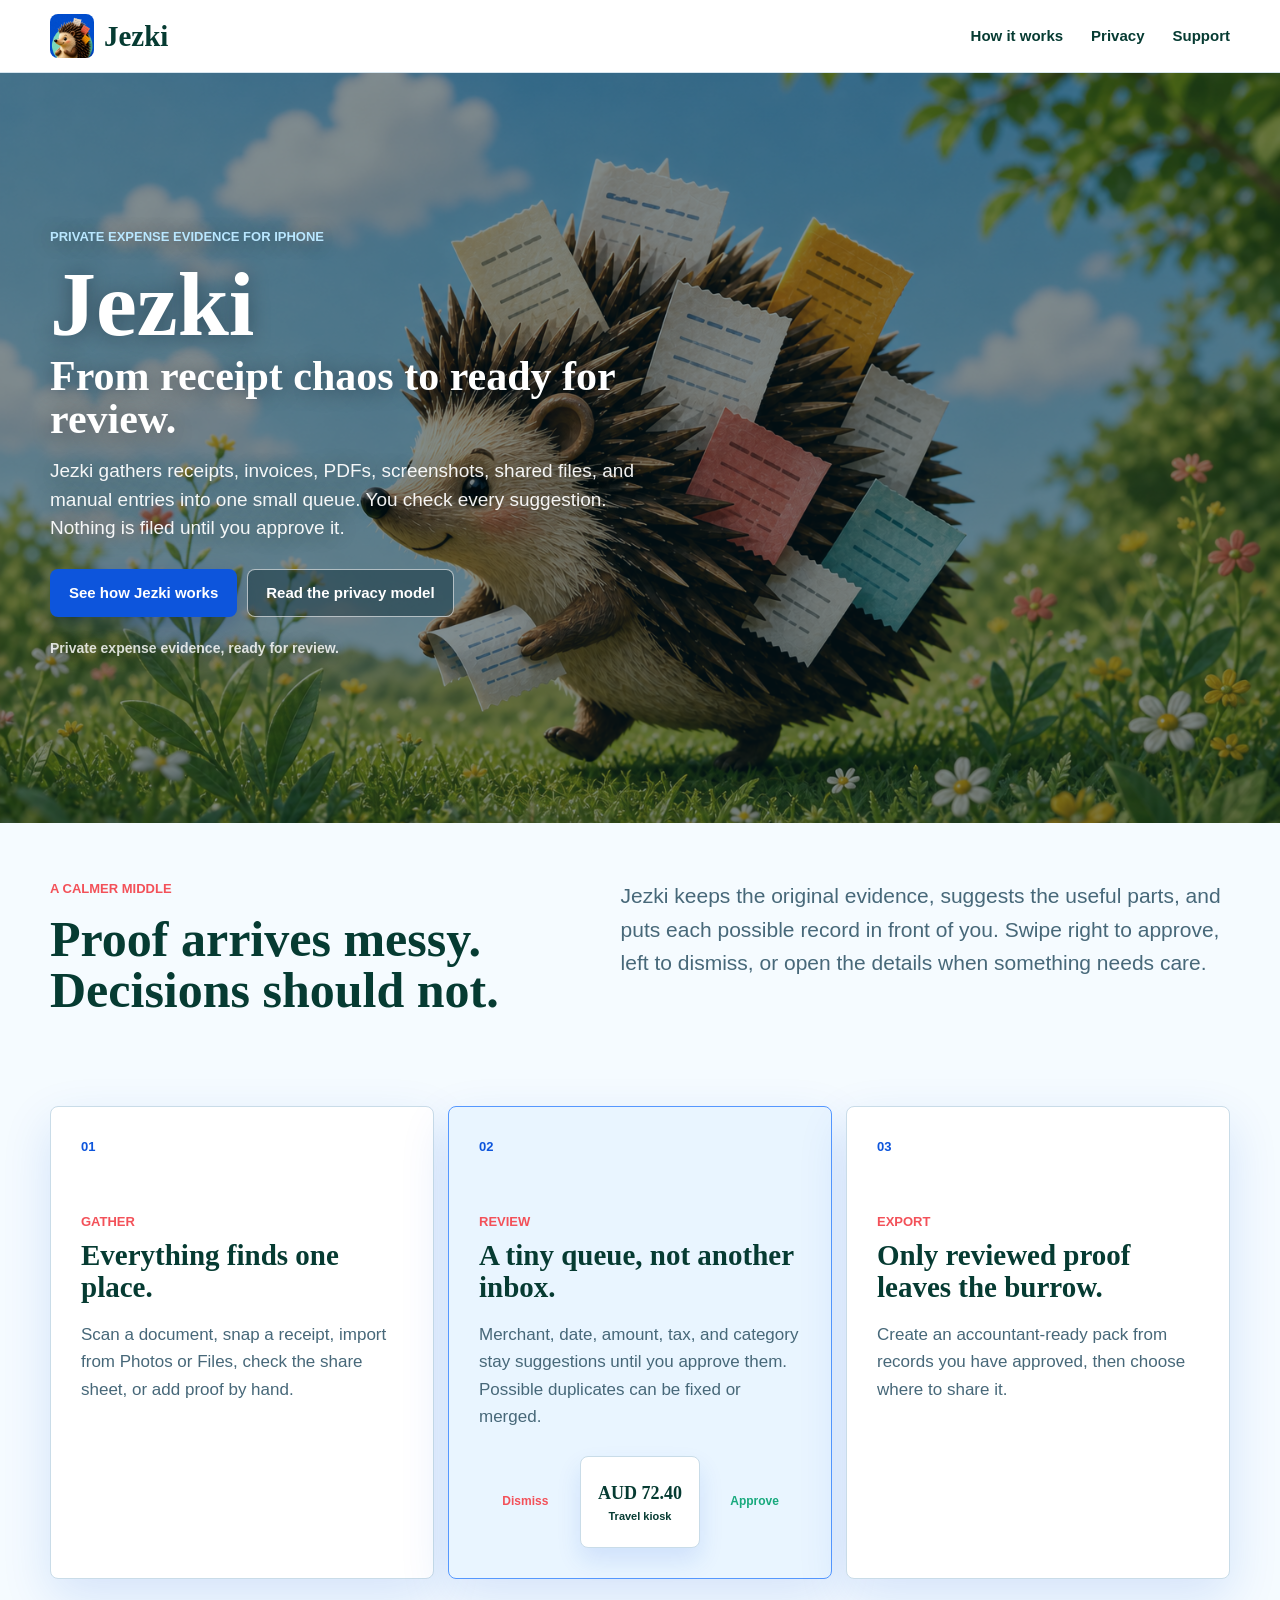
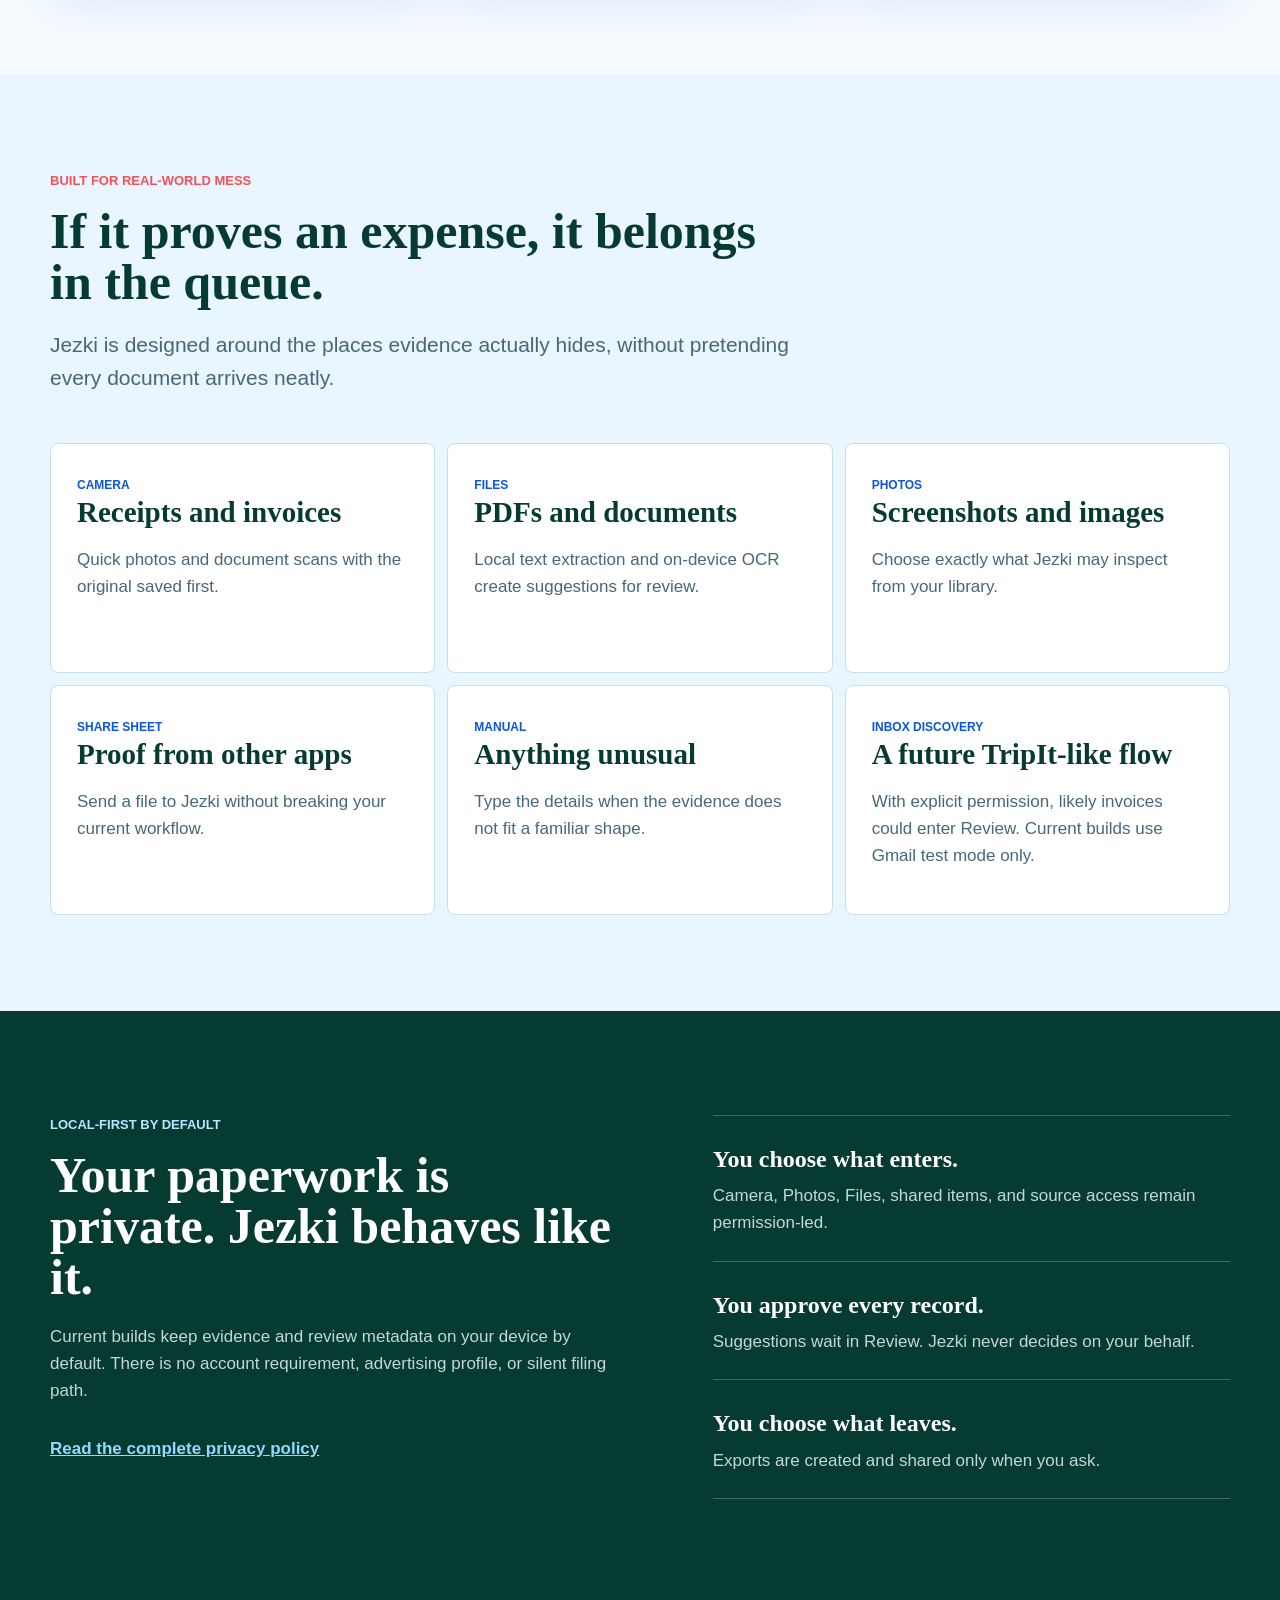
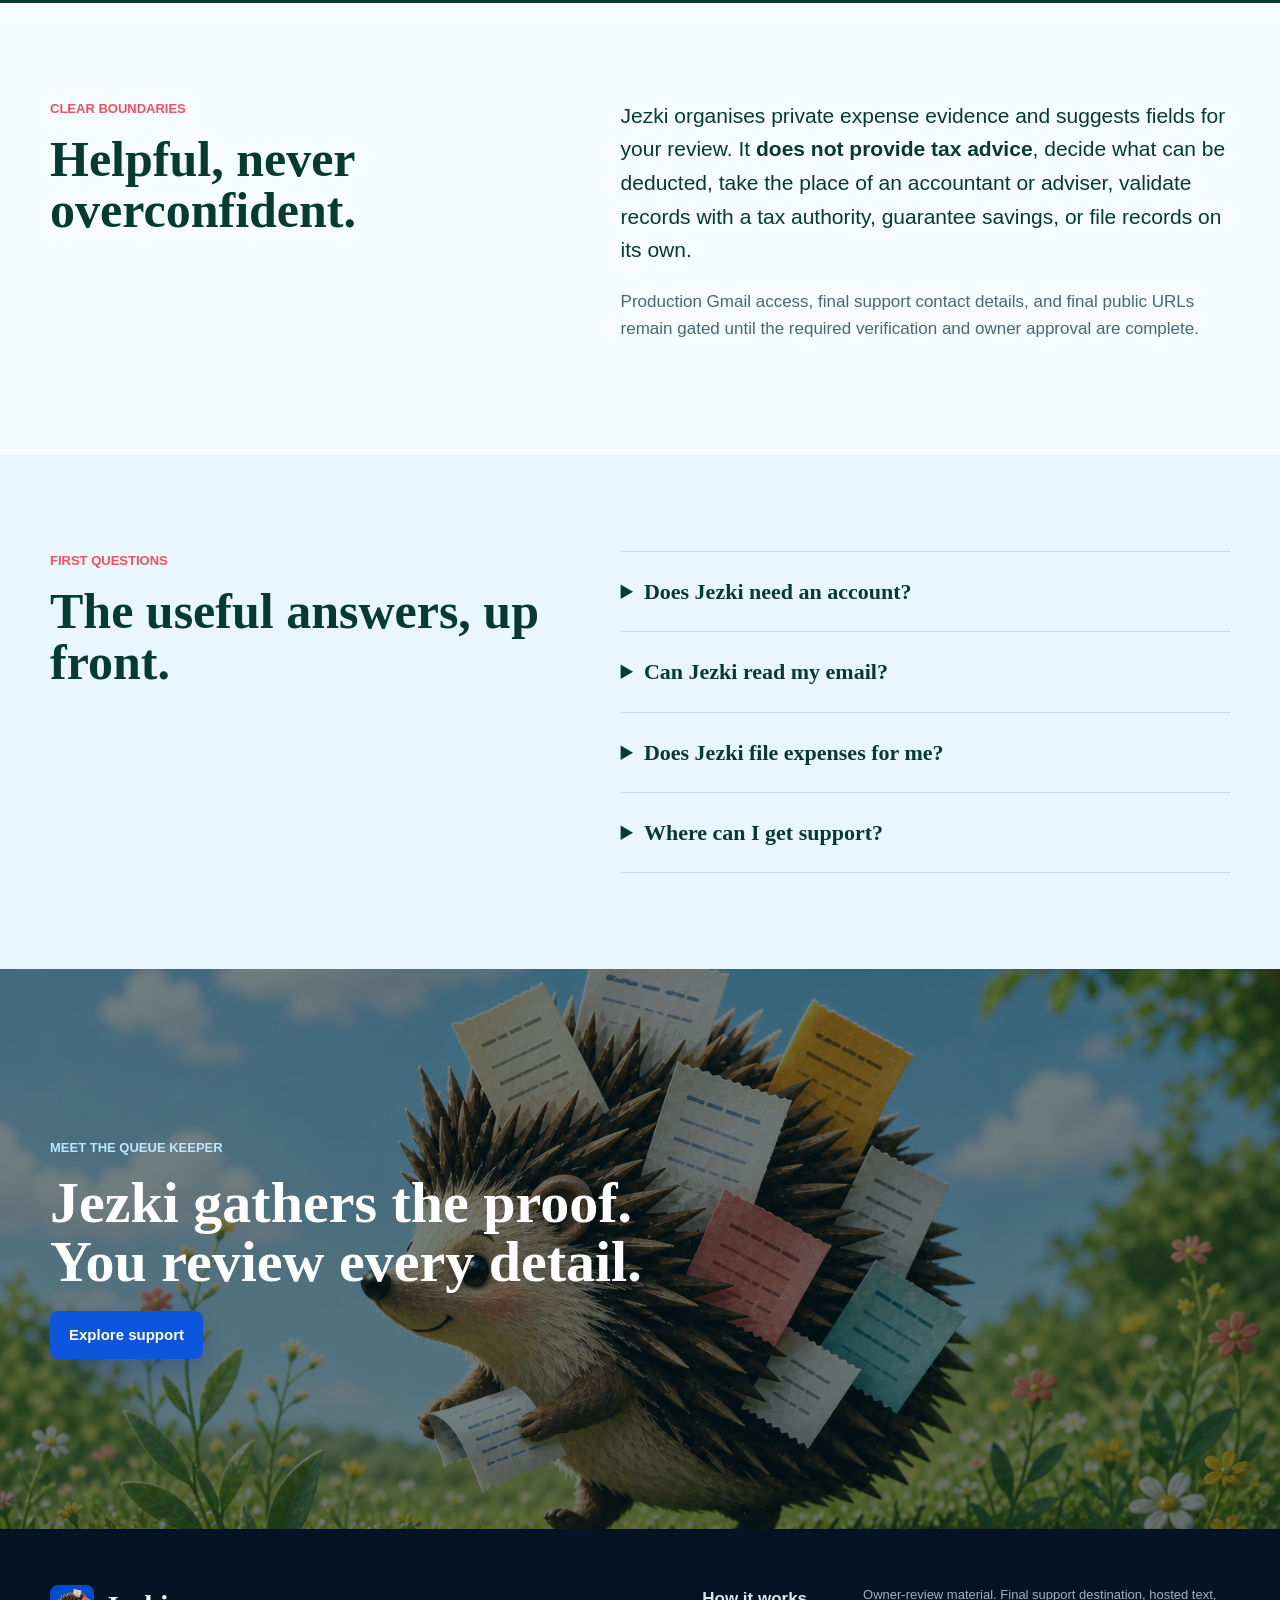
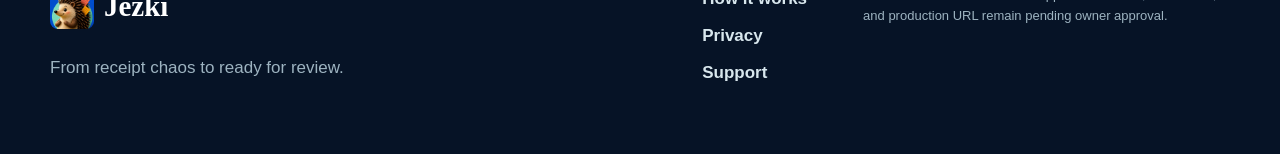
==== index.html @ cfbc45eb "Redesign Jezki website with adaptive mascot art" ====
<!doctype html>
<html lang="en">
<head>
  <meta charset="utf-8">
  <meta name="viewport" content="width=device-width, initial-scale=1">
  <title>Jezki - Private expense evidence for iPhone</title>
  <meta name="description" content="Jezki turns receipt chaos into a small review queue: gather private expense evidence, check every suggestion, and export only what you approve.">
  <meta name="theme-color" content="#f5fbff" media="(prefers-color-scheme: light)">
  <meta name="theme-color" content="#061326" media="(prefers-color-scheme: dark)">
  <meta property="og:type" content="website">
  <meta property="og:title" content="Jezki - From receipt chaos to ready for review">
  <meta property="og:description" content="Private expense evidence, ready for review. Jezki gathers the proof. You approve every detail.">
  <link rel="stylesheet" href="assets/styles.css">
  <link rel="icon" href="assets/jezki-icon.png">
</head>
<body>
  <a class="skip-link" href="#main">Skip to content</a>

  <header class="site-header">
    <div class="wrap header-inner">
      <a class="brand" href="index.html" aria-label="Jezki home">
        <img src="assets/jezki-icon.png" alt="" width="44" height="44">
        <span>Jezki</span>
      </a>
      <nav class="nav" aria-label="Primary">
        <a href="#how-it-works">How it works</a>
        <a href="#privacy">Privacy</a>
        <a href="support.html">Support</a>
      </nav>
    </div>
  </header>

  <main id="main">
    <section class="hero" aria-labelledby="hero-title">
      <picture class="hero-media" aria-hidden="true">
        <source srcset="assets/jezki-hero-night.png" media="(prefers-color-scheme: dark)">
        <img src="assets/jezki-hero-day.png" alt="" width="1536" height="1024">
      </picture>
      <div class="hero-shade" aria-hidden="true"></div>
      <div class="wrap hero-inner">
        <div class="hero-copy">
          <p class="eyebrow light">Private expense evidence for iPhone</p>
          <h1 id="hero-title">Jezki</h1>
          <p class="hero-promise">From receipt chaos to ready for review.</p>
          <p class="hero-detail">Jezki gathers receipts, invoices, PDFs, screenshots, shared files, and manual entries into one small queue. You check every suggestion. Nothing is filed until you approve it.</p>
          <div class="hero-actions">
            <a class="button primary" href="#how-it-works">See how Jezki works</a>
            <a class="button glass" href="privacy.html">Read the privacy model</a>
          </div>
          <p class="hero-note">Private expense evidence, ready for review.</p>
        </div>
      </div>
    </section>

    <section class="section intro" id="how-it-works" aria-labelledby="intro-title">
      <div class="wrap split-intro">
        <div>
          <p class="eyebrow">A calmer middle</p>
          <h2 id="intro-title">Proof arrives messy. Decisions should not.</h2>
        </div>
        <p class="section-lede">Jezki keeps the original evidence, suggests the useful parts, and puts each possible record in front of you. Swipe right to approve, left to dismiss, or open the details when something needs care.</p>
      </div>
    </section>

    <section class="section workflow" aria-label="Jezki workflow">
      <div class="wrap workflow-grid">
        <article class="workflow-step gather-step">
          <span class="step-number">01</span>
          <p class="step-kicker">Gather</p>
          <h3>Everything finds one place.</h3>
          <p>Scan a document, snap a receipt, import from Photos or Files, check the share sheet, or add proof by hand.</p>
        </article>
        <article class="workflow-step review-step">
          <span class="step-number">02</span>
          <p class="step-kicker">Review</p>
          <h3>A tiny queue, not another inbox.</h3>
          <p>Merchant, date, amount, tax, and category stay suggestions until you approve them. Possible duplicates can be fixed or merged.</p>
          <div class="swipe-cue" aria-label="Swipe right to approve, swipe left to dismiss">
            <span class="dismiss-cue">Dismiss</span>
            <span class="receipt-card">AUD 72.40<br><small>Travel kiosk</small></span>
            <span class="approve-cue">Approve</span>
          </div>
        </article>
        <article class="workflow-step export-step">
          <span class="step-number">03</span>
          <p class="step-kicker">Export</p>
          <h3>Only reviewed proof leaves the burrow.</h3>
          <p>Create an accountant-ready pack from records you have approved, then choose where to share it.</p>
        </article>
      </div>
    </section>

    <section class="section sources" aria-labelledby="sources-title">
      <div class="wrap">
        <div class="section-head">
          <p class="eyebrow">Built for real-world mess</p>
          <h2 id="sources-title">If it proves an expense, it belongs in the queue.</h2>
          <p>Jezki is designed around the places evidence actually hides, without pretending every document arrives neatly.</p>
        </div>
        <div class="source-list">
          <article><span>Camera</span><h3>Receipts and invoices</h3><p>Quick photos and document scans with the original saved first.</p></article>
          <article><span>Files</span><h3>PDFs and documents</h3><p>Local text extraction and on-device OCR create suggestions for review.</p></article>
          <article><span>Photos</span><h3>Screenshots and images</h3><p>Choose exactly what Jezki may inspect from your library.</p></article>
          <article><span>Share sheet</span><h3>Proof from other apps</h3><p>Send a file to Jezki without breaking your current workflow.</p></article>
          <article><span>Manual</span><h3>Anything unusual</h3><p>Type the details when the evidence does not fit a familiar shape.</p></article>
          <article><span>Inbox discovery</span><h3>A future TripIt-like flow</h3><p>With explicit permission, likely invoices could enter Review. Current builds use Gmail test mode only.</p></article>
        </div>
      </div>
    </section>

    <section class="privacy-band" id="privacy" aria-labelledby="privacy-title">
      <div class="wrap privacy-grid">
        <div>
          <p class="eyebrow light">Local-First By Default</p>
          <h2 id="privacy-title">Your paperwork is private. Jezki behaves like it.</h2>
          <p>Current builds keep evidence and review metadata on your device by default. There is no account requirement, advertising profile, or silent filing path.</p>
          <a class="text-link light-link" href="privacy.html">Read the complete privacy policy</a>
        </div>
        <ul class="privacy-list">
          <li><strong>You choose what enters.</strong><span>Camera, Photos, Files, shared items, and source access remain permission-led.</span></li>
          <li><strong>You approve every record.</strong><span>Suggestions wait in Review. Jezki never decides on your behalf.</span></li>
          <li><strong>You choose what leaves.</strong><span>Exports are created and shared only when you ask.</span></li>
        </ul>
      </div>
    </section>

    <section class="section boundary" aria-labelledby="boundary-title">
      <div class="wrap boundary-grid">
        <div>
          <p class="eyebrow">Clear boundaries</p>
          <h2 id="boundary-title">Helpful, never overconfident.</h2>
        </div>
        <div>
          <p>Jezki organises private expense evidence and suggests fields for your review. It <strong>does not provide tax advice</strong>, decide what can be deducted, take the place of an accountant or adviser, validate records with a tax authority, guarantee savings, or file records on its own.</p>
          <p>Production Gmail access, final support contact details, and final public URLs remain gated until the required verification and owner approval are complete.</p>
        </div>
      </div>
    </section>

    <section class="section faq" id="faq" aria-labelledby="faq-title">
      <div class="wrap faq-grid">
        <div>
          <p class="eyebrow">First questions</p>
          <h2 id="faq-title">The useful answers, up front.</h2>
        </div>
        <div class="faq-list">
          <details><summary>Does Jezki need an account?</summary><p>No. The current app is designed to work locally without a mandatory account or backend service.</p></details>
          <details><summary>Can Jezki read my email?</summary><p>Current builds use a local Gmail test mode only. Any future production inbox discovery must be optional, transparent, pausable, disconnectable, and verified before release.</p></details>
          <details><summary>Does Jezki file expenses for me?</summary><p>No. Every possible record waits for your review, and exports happen only when you create and share them.</p></details>
          <details><summary>Where can I get support?</summary><p>The owner-approved support destination is still pending. The support page documents the available in-app controls and current boundaries.</p></details>
        </div>
      </div>
    </section>

    <section class="closing" aria-labelledby="closing-title">
      <picture aria-hidden="true">
        <source srcset="assets/jezki-hero-night.png" media="(prefers-color-scheme: dark)">
        <img src="assets/jezki-hero-day.png" alt="" width="1536" height="1024">
      </picture>
      <div class="closing-shade" aria-hidden="true"></div>
      <div class="wrap closing-copy">
        <p class="eyebrow light">Meet the queue keeper</p>
        <h2 id="closing-title">Jezki gathers the proof.<br>You review every detail.</h2>
        <a class="button primary" href="support.html">Explore support</a>
      </div>
    </section>
  </main>

  <footer class="site-footer">
    <div class="wrap footer-grid">
      <div>
        <a class="brand footer-brand" href="index.html" aria-label="Jezki home">
          <img src="assets/jezki-icon.png" alt="" width="44" height="44">
          <span>Jezki</span>
        </a>
        <p>From receipt chaos to ready for review.</p>
      </div>
      <nav aria-label="Footer">
        <a href="#how-it-works">How it works</a>
        <a href="privacy.html">Privacy</a>
        <a href="support.html">Support</a>
      </nav>
      <p class="footer-note">Owner-review material. Final support destination, hosted text, and production URL remain pending owner approval.</p>
    </div>
  </footer>
</body>
</html>
---- assets/styles.css ----
:root {
  color-scheme: light dark;
  --paper: #f5fbff;
  --paper-strong: #ffffff;
  --surface: #ffffff;
  --surface-blue: #e9f5ff;
  --ink: #063b32;
  --ink-soft: #476879;
  --line: #c9dce8;
  --cobalt: #0d55dc;
  --cobalt-bright: #5598ff;
  --sky: #83cfff;
  --coral: #f35159;
  --mint: #18a97d;
  --amber: #f0a92e;
  --night: #061326;
  --night-surface: #0c1f3b;
  --display: "Iowan Old Style", "Palatino Linotype", Palatino, Georgia, serif;
  --sans: -apple-system, BlinkMacSystemFont, "Segoe UI", sans-serif;
  --shadow: 0 18px 50px rgba(13, 85, 220, .14);
}

* {
  box-sizing: border-box;
}

html {
  scroll-behavior: smooth;
}

body {
  margin: 0;
  background: var(--paper);
  color: var(--ink);
  font-family: var(--sans);
  font-size: 17px;
  line-height: 1.6;
  letter-spacing: 0;
  text-rendering: optimizeLegibility;
}

img {
  display: block;
  max-width: 100%;
}

a {
  color: inherit;
}

.wrap {
  width: min(1180px, calc(100% - 48px));
  margin: 0 auto;
}

.skip-link {
  position: fixed;
  top: 12px;
  left: 12px;
  z-index: 100;
  padding: 10px 14px;
  background: var(--surface);
  color: var(--ink);
  border: 2px solid var(--cobalt);
  border-radius: 6px;
  transform: translateY(-160%);
}

.skip-link:focus {
  transform: translateY(0);
}

:focus-visible {
  outline: 3px solid var(--amber);
  outline-offset: 4px;
}

.site-header {
  position: sticky;
  top: 0;
  z-index: 20;
  min-height: 72px;
  background: color-mix(in srgb, var(--paper-strong) 92%, transparent);
  border-bottom: 1px solid color-mix(in srgb, var(--line) 75%, transparent);
  backdrop-filter: blur(18px);
}

.header-inner {
  min-height: 72px;
  display: flex;
  align-items: center;
  justify-content: space-between;
  gap: 28px;
}

.brand {
  display: inline-flex;
  align-items: center;
  gap: 10px;
  text-decoration: none;
  font-family: var(--display);
  font-size: 29px;
  font-weight: 800;
  line-height: 1;
}

.brand img {
  width: 44px;
  height: 44px;
  border-radius: 8px;
}

.nav {
  display: flex;
  align-items: center;
  gap: 28px;
  font-size: 15px;
  font-weight: 750;
}

.nav a,
.site-footer nav a {
  text-decoration: none;
}

.nav a:hover,
.site-footer nav a:hover,
.text-link:hover {
  color: var(--cobalt);
}

.hero {
  position: relative;
  isolation: isolate;
  height: min(780px, calc(100svh - 150px));
  min-height: 620px;
  overflow: hidden;
  color: #fff;
  background: var(--night);
}

.hero-media,
.hero-media img,
.closing picture,
.closing picture img {
  position: absolute;
  inset: 0;
  width: 100%;
  height: 100%;
}

.hero-media img,
.closing picture img {
  object-fit: cover;
  object-position: center 54%;
}

.hero-shade,
.closing-shade {
  position: absolute;
  inset: 0;
  z-index: 1;
  background: rgba(4, 29, 36, .50);
}

.hero-inner {
  position: relative;
  z-index: 2;
  height: 100%;
  display: flex;
  align-items: center;
}

.hero-copy {
  width: min(640px, 70%);
  padding: 48px 0 58px;
  text-shadow: 0 2px 20px rgba(0, 14, 24, .38);
}

.eyebrow {
  margin: 0 0 14px;
  color: var(--coral);
  font-size: 13px;
  font-weight: 850;
  letter-spacing: 0;
  text-transform: uppercase;
}

.eyebrow.light {
  color: #b9e7ff;
}

h1,
h2,
h3,
p {
  overflow-wrap: anywhere;
}

h1,
h2,
h3 {
  margin-top: 0;
  font-family: var(--display);
  letter-spacing: 0;
}

h1 {
  margin-bottom: 8px;
  font-size: 92px;
  line-height: .92;
}

.hero-promise {
  margin: 0 0 16px;
  max-width: 620px;
  font-family: var(--display);
  font-size: 42px;
  font-weight: 800;
  line-height: 1.03;
}

.hero-detail {
  max-width: 600px;
  margin: 0 0 26px;
  font-size: 19px;
  line-height: 1.5;
  color: rgba(255, 255, 255, .94);
}

.hero-note {
  margin: 20px 0 0;
  font-size: 14px;
  font-weight: 750;
  color: rgba(255, 255, 255, .82);
}

.hero-actions {
  display: flex;
  flex-wrap: wrap;
  gap: 10px;
}

.button {
  display: inline-flex;
  min-height: 48px;
  align-items: center;
  justify-content: center;
  padding: 12px 18px;
  border: 1px solid transparent;
  border-radius: 8px;
  text-decoration: none;
  font-size: 15px;
  font-weight: 800;
  line-height: 1.2;
  text-shadow: none;
}

.button.primary {
  color: #fff;
  background: var(--cobalt);
  box-shadow: 0 10px 30px rgba(0, 31, 110, .28);
}

.button.primary:hover {
  background: #0844bd;
}

.button.glass {
  color: #fff;
  border-color: rgba(255, 255, 255, .62);
  background: rgba(3, 35, 44, .42);
}

.section {
  padding: 96px 0;
}

.intro {
  padding-top: 56px;
  padding-bottom: 58px;
}

.split-intro,
.boundary-grid,
.faq-grid {
  display: grid;
  grid-template-columns: minmax(0, .9fr) minmax(0, 1.1fr);
  gap: 72px;
  align-items: start;
}

h2 {
  margin-bottom: 20px;
  font-size: 50px;
  line-height: 1.02;
}

h3 {
  margin-bottom: 10px;
  font-size: 29px;
  line-height: 1.1;
}

.section-lede,
.section-head > p:last-child {
  margin: 0;
  color: var(--ink-soft);
  font-size: 21px;
}

.workflow {
  padding-top: 12px;
}

.workflow-grid {
  display: grid;
  grid-template-columns: repeat(3, minmax(0, 1fr));
  gap: 14px;
}

.workflow-step {
  min-height: 430px;
  padding: 30px;
  border: 1px solid var(--line);
  border-radius: 8px;
  background: var(--surface);
  box-shadow: var(--shadow);
}

.review-step {
  border-color: var(--cobalt-bright);
  background: var(--surface-blue);
}

.step-number,
.step-kicker {
  display: block;
  font-size: 13px;
  font-weight: 850;
  text-transform: uppercase;
}

.step-number {
  margin-bottom: 54px;
  color: var(--cobalt);
}

.step-kicker {
  margin: 0 0 8px;
  color: var(--coral);
}

.workflow-step > p:last-of-type {
  color: var(--ink-soft);
}

.swipe-cue {
  display: grid;
  grid-template-columns: 1fr 1.3fr 1fr;
  align-items: center;
  gap: 8px;
  margin-top: 26px;
  font-size: 12px;
  font-weight: 850;
  text-align: center;
}

.dismiss-cue {
  color: var(--coral);
}

.approve-cue {
  color: var(--mint);
}

.receipt-card {
  min-height: 92px;
  display: flex;
  flex-direction: column;
  align-items: center;
  justify-content: center;
  padding: 12px;
  border: 1px solid var(--line);
  border-radius: 8px;
  background: var(--surface);
  color: var(--ink);
  box-shadow: 0 12px 24px rgba(13, 85, 220, .12);
  font-family: var(--display);
  font-size: 18px;
}

.receipt-card small {
  font-family: var(--sans);
  font-size: 11px;
  font-weight: 650;
}

.sources {
  background: var(--surface-blue);
}

.section-head {
  max-width: 760px;
  margin-bottom: 48px;
}

.source-list {
  display: grid;
  grid-template-columns: repeat(3, minmax(0, 1fr));
  gap: 12px;
}

.source-list article {
  min-height: 230px;
  padding: 26px;
  border: 1px solid var(--line);
  border-radius: 8px;
  background: var(--surface);
}

.source-list article span {
  color: var(--cobalt);
  font-size: 12px;
  font-weight: 850;
  text-transform: uppercase;
}

.source-list article p {
  margin-bottom: 0;
  color: var(--ink-soft);
}

.privacy-band {
  padding: 104px 0;
  color: #f2f8ff;
  background: #063b32;
}

.privacy-grid {
  display: grid;
  grid-template-columns: minmax(0, 1fr) minmax(0, .9fr);
  gap: 88px;
  align-items: start;
}

.privacy-grid h2 {
  color: #fff;
}

.privacy-grid p {
  color: #c3d8d4;
}

.text-link {
  display: inline-block;
  margin-top: 14px;
  color: var(--cobalt);
  font-weight: 800;
}

.light-link {
  color: #94d8ff;
}

.privacy-list {
  margin: 0;
  padding: 0;
  list-style: none;
  border-top: 1px solid rgba(255, 255, 255, .24);
}

.privacy-list li {
  padding: 24px 0;
  border-bottom: 1px solid rgba(255, 255, 255, .24);
}

.privacy-list strong,
.privacy-list span {
  display: block;
}

.privacy-list strong {
  margin-bottom: 4px;
  color: #fff;
  font-family: var(--display);
  font-size: 24px;
}

.privacy-list span {
  color: #c3d8d4;
}

.boundary-grid > div:last-child p:first-child {
  margin-top: 0;
  font-size: 21px;
}

.boundary-grid > div:last-child p:last-child {
  color: var(--ink-soft);
}

.faq {
  background: var(--surface-blue);
}

.faq-list {
  border-top: 1px solid var(--line);
}

.faq-list details {
  border-bottom: 1px solid var(--line);
}

.faq-list summary {
  padding: 22px 42px 22px 0;
  cursor: pointer;
  font-family: var(--display);
  font-size: 22px;
  font-weight: 750;
}

.faq-list details p {
  margin: -8px 0 24px;
  color: var(--ink-soft);
}

.closing {
  position: relative;
  min-height: 560px;
  isolation: isolate;
  overflow: hidden;
  color: #fff;
}

.closing picture img {
  object-position: center 58%;
}

.closing-shade {
  background: rgba(4, 29, 36, .56);
}

.closing-copy {
  position: relative;
  z-index: 2;
  min-height: 560px;
  display: flex;
  flex-direction: column;
  align-items: flex-start;
  justify-content: center;
}

.closing-copy h2 {
  max-width: 760px;
  color: #fff;
  font-size: 58px;
}

.site-footer {
  padding: 56px 0;
  color: #d8e7ed;
  background: var(--night);
}

.footer-grid {
  display: grid;
  grid-template-columns: minmax(0, 1.3fr) auto minmax(220px, .8fr);
  gap: 56px;
  align-items: start;
}

.footer-brand {
  color: #fff;
}

.site-footer p {
  color: #9db3c0;
}

.site-footer nav {
  display: grid;
  gap: 10px;
  font-weight: 750;
}

.footer-note {
  margin-top: 0;
  font-size: 13px;
}

/* Reading pages */
.page-hero {
  position: relative;
  min-height: 430px;
  display: flex;
  align-items: flex-end;
  overflow: hidden;
  color: #fff;
  background: var(--night);
}

.page-hero picture,
.page-hero picture img,
.page-hero::after {
  position: absolute;
  inset: 0;
  width: 100%;
  height: 100%;
}

.page-hero picture img {
  object-fit: cover;
  object-position: center 52%;
}

.page-hero::after {
  content: "";
  background: rgba(4, 29, 36, .58);
}

.page-hero .wrap {
  position: relative;
  z-index: 2;
  padding-top: 80px;
  padding-bottom: 64px;
}

.page-hero h1 {
  max-width: 760px;
  margin-bottom: 16px;
  font-size: 62px;
}

.page-hero .lede {
  max-width: 720px;
  margin: 0;
  color: rgba(255, 255, 255, .9);
  font-size: 20px;
}

.reading {
  padding: 72px 0 104px;
}

.reading .wrap {
  width: min(860px, calc(100% - 48px));
}

.notice {
  margin-bottom: 36px;
  padding: 20px 22px;
  border-left: 5px solid var(--coral);
  background: var(--surface-blue);
}

.notice p {
  margin: 4px 0 0;
}

.toc {
  margin-bottom: 48px;
  padding: 26px;
  border: 1px solid var(--line);
  border-radius: 8px;
  background: var(--surface);
}

.toc > p {
  margin: 0 0 10px;
  font-weight: 850;
}

.toc ul {
  display: flex;
  flex-wrap: wrap;
  gap: 8px 18px;
  margin: 0;
  padding: 0;
  list-style: none;
}

.toc a {
  color: var(--cobalt);
  font-weight: 700;
}

.doc-block {
  padding: 36px 0;
  border-top: 1px solid var(--line);
}

.doc-block h2 {
  margin-bottom: 14px;
  font-size: 34px;
}

.doc-block p {
  color: var(--ink-soft);
}

.doc-block .updated {
  font-size: 14px;
  font-weight: 750;
}

@media (max-width: 900px) {
  .workflow-grid,
  .source-list {
    grid-template-columns: repeat(2, minmax(0, 1fr));
  }

  .workflow-step:last-child {
    grid-column: 1 / -1;
    min-height: 300px;
  }

  .privacy-grid,
  .footer-grid {
    grid-template-columns: 1fr 1fr;
  }

  .footer-note {
    grid-column: 1 / -1;
  }
}

@media (max-width: 700px) {
  .wrap,
  .reading .wrap {
    width: min(100% - 30px, 1180px);
  }

  .site-header,
  .header-inner {
    min-height: 64px;
  }

  .brand {
    font-size: 25px;
  }

  .brand img {
    width: 38px;
    height: 38px;
  }

  .nav {
    gap: 14px;
    font-size: 13px;
  }

  .nav a:first-child {
    display: none;
  }

  .hero {
    height: calc(100svh - 150px);
    min-height: 560px;
  }

  .hero-media img {
    object-position: 58% center;
  }

  .hero-shade {
    background: rgba(4, 29, 36, .58);
  }

  .hero-copy {
    width: 100%;
    padding: 38px 0 46px;
  }

  h1 {
    font-size: 62px;
  }

  .hero-promise {
    font-size: 34px;
  }

  .hero-detail {
    max-width: 530px;
    font-size: 17px;
  }

  .section {
    padding: 70px 0;
  }

  .intro {
    padding-top: 48px;
    padding-bottom: 38px;
  }

  .split-intro,
  .boundary-grid,
  .faq-grid,
  .privacy-grid,
  .footer-grid {
    grid-template-columns: 1fr;
    gap: 28px;
  }

  h2,
  .closing-copy h2 {
    font-size: 40px;
  }

  .workflow-grid,
  .source-list {
    grid-template-columns: 1fr;
  }

  .workflow-step,
  .workflow-step:last-child {
    grid-column: auto;
    min-height: 0;
  }

  .step-number {
    margin-bottom: 32px;
  }

  .source-list article {
    min-height: 0;
  }

  .privacy-band {
    padding: 76px 0;
  }

  .closing,
  .closing-copy {
    min-height: 500px;
  }

  .page-hero {
    min-height: 390px;
  }

  .page-hero h1 {
    font-size: 48px;
  }

  .reading {
    padding: 56px 0 76px;
  }
}

@media (max-width: 430px) {
  .hero-actions {
    display: grid;
  }

  .button {
    width: 100%;
  }

  .hero-note {
    display: none;
  }

  .swipe-cue {
    grid-template-columns: .8fr 1.4fr .8fr;
  }
}

@media (max-height: 680px) {
  .hero {
    min-height: 500px;
  }

  .hero-copy {
    padding-top: 28px;
    padding-bottom: 28px;
  }

  h1 {
    font-size: 54px;
  }

  .hero-promise {
    font-size: 29px;
  }

  .hero-detail {
    margin-bottom: 18px;
    font-size: 15px;
  }
}

@media (prefers-color-scheme: dark) {
  :root {
    --paper: #061326;
    --paper-strong: #091a32;
    --surface: #0c1f3b;
    --surface-blue: #0a2440;
    --ink: #f3f8ff;
    --ink-soft: #abc2d1;
    --line: #213b5d;
    --cobalt: #5598ff;
    --cobalt-bright: #6aa7ff;
    --coral: #ff7778;
    --mint: #43d8ad;
    --amber: #ffc259;
    --shadow: 0 18px 50px rgba(0, 0, 0, .22);
  }

  .button.primary {
    color: #041225;
    background: var(--cobalt-bright);
  }

  .privacy-band {
    background: #07372f;
  }

  .site-footer {
    background: #030c1a;
  }
}

@media (prefers-reduced-motion: reduce) {
  html {
    scroll-behavior: auto;
  }
}
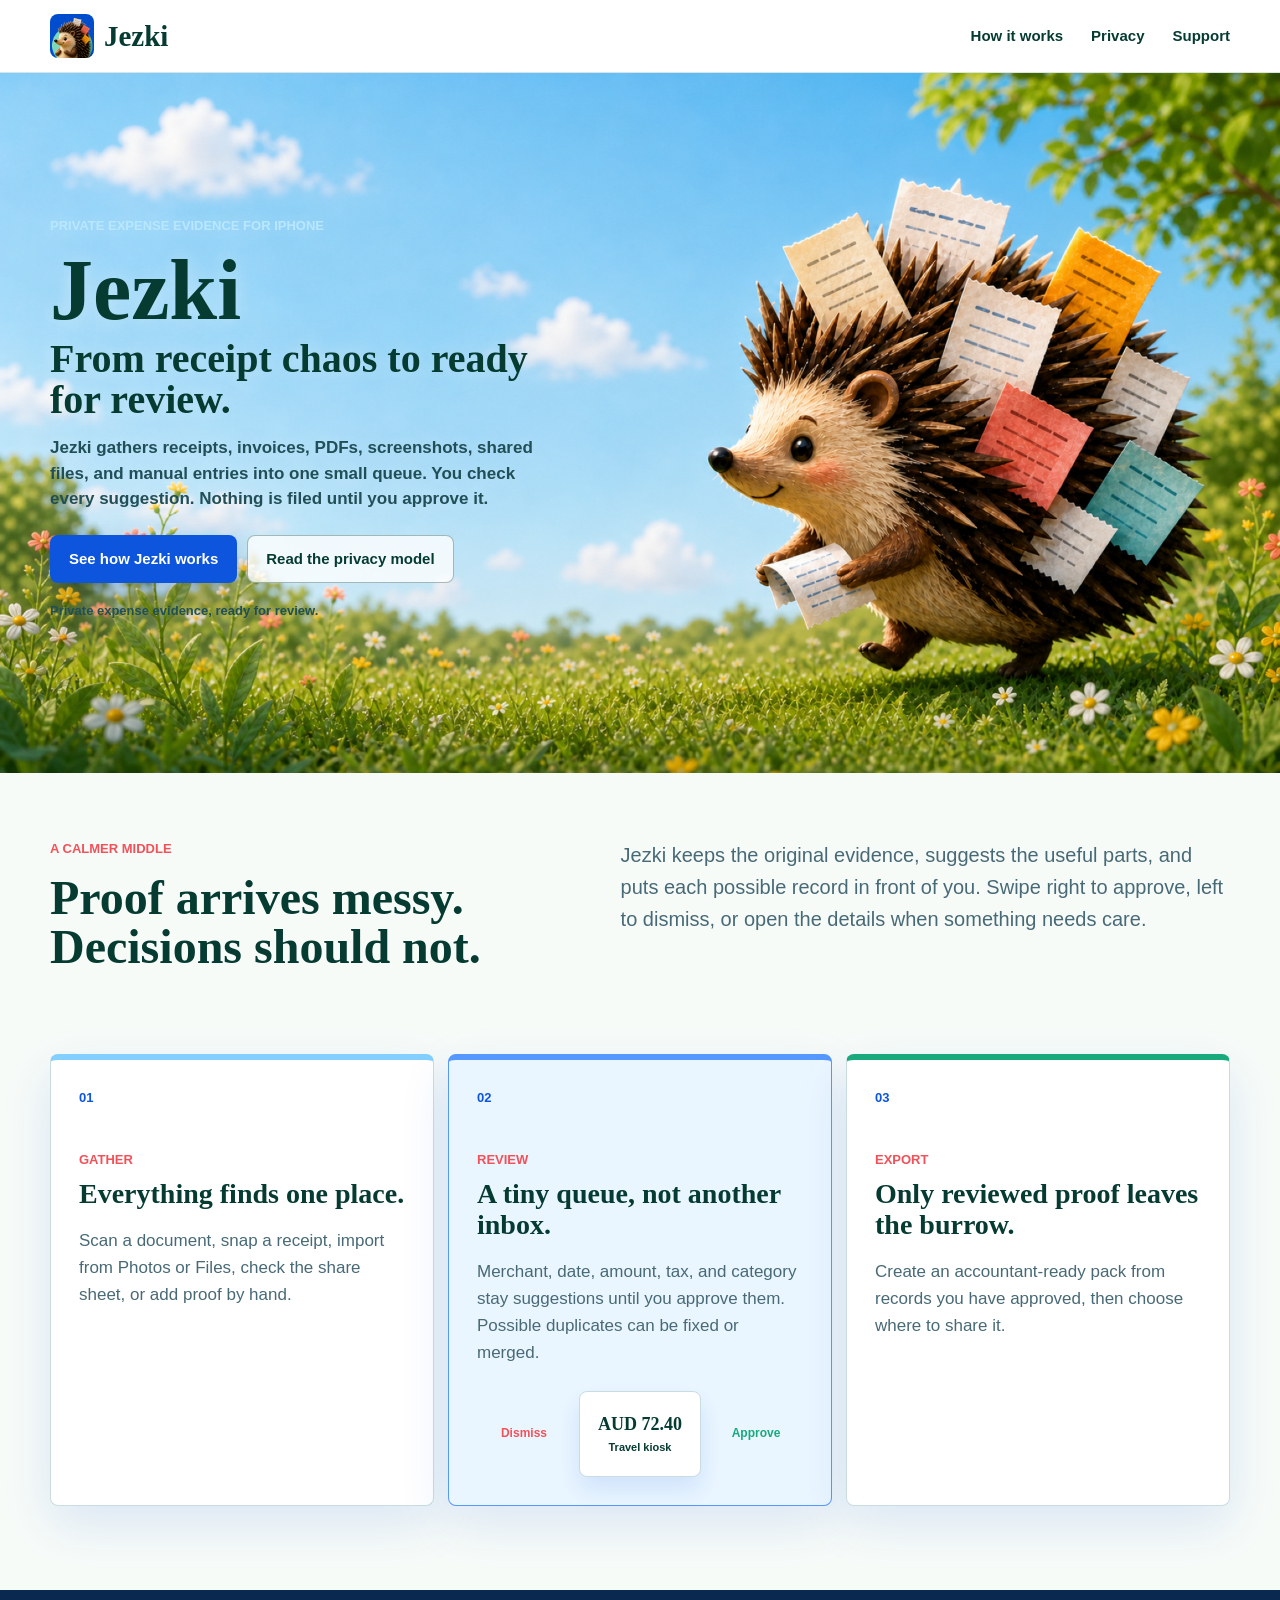
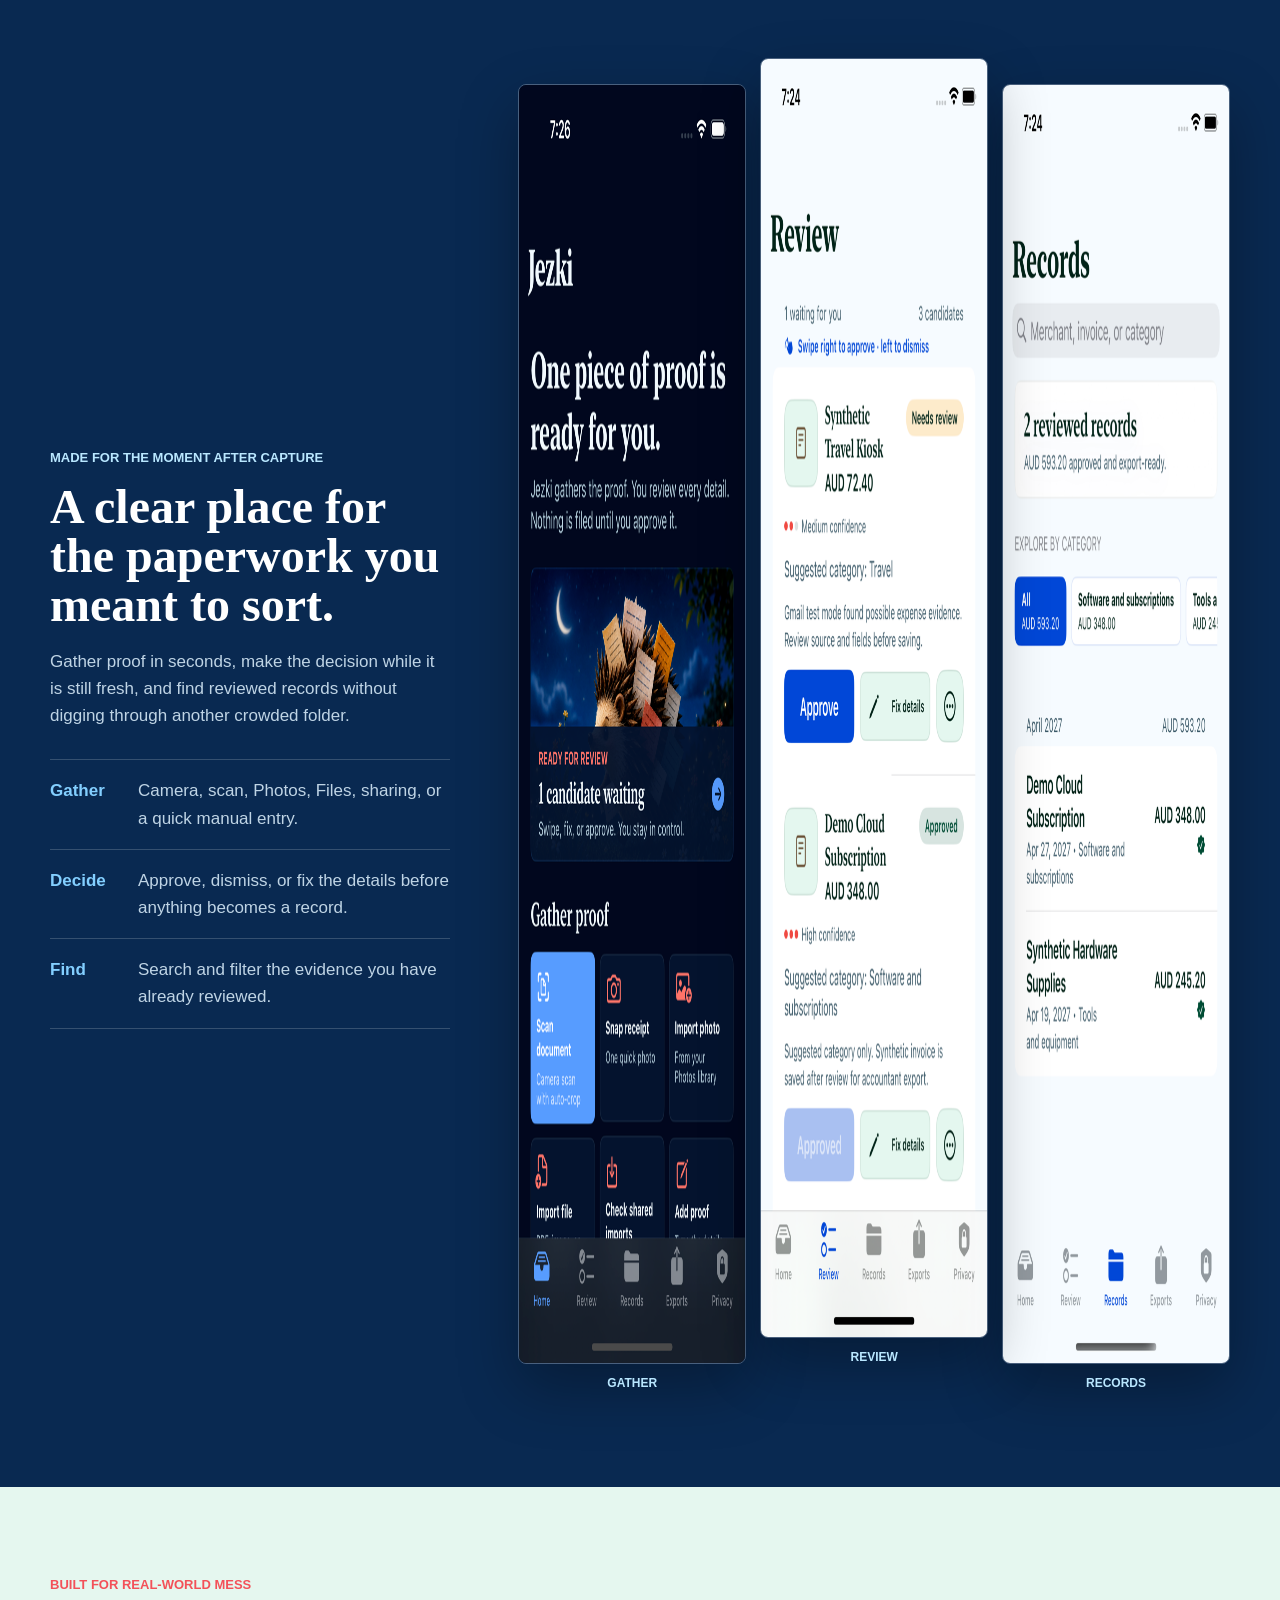
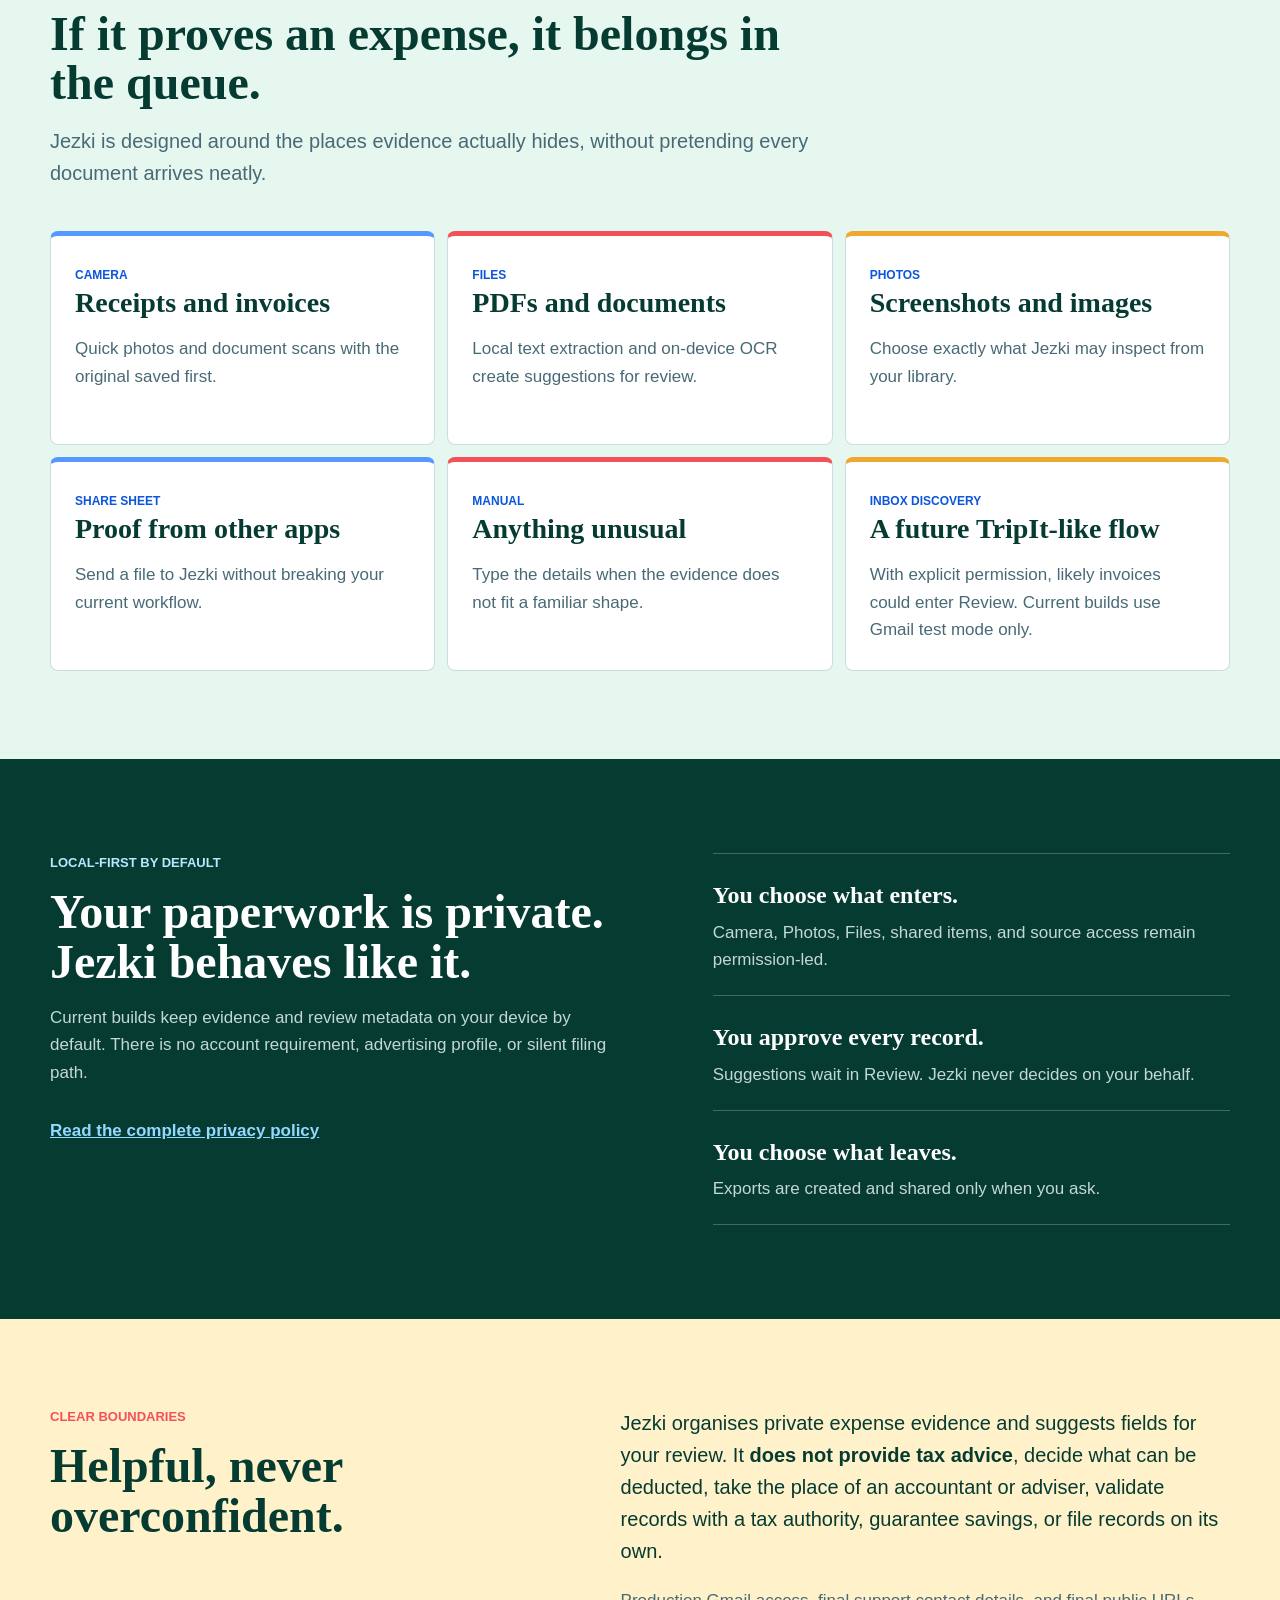
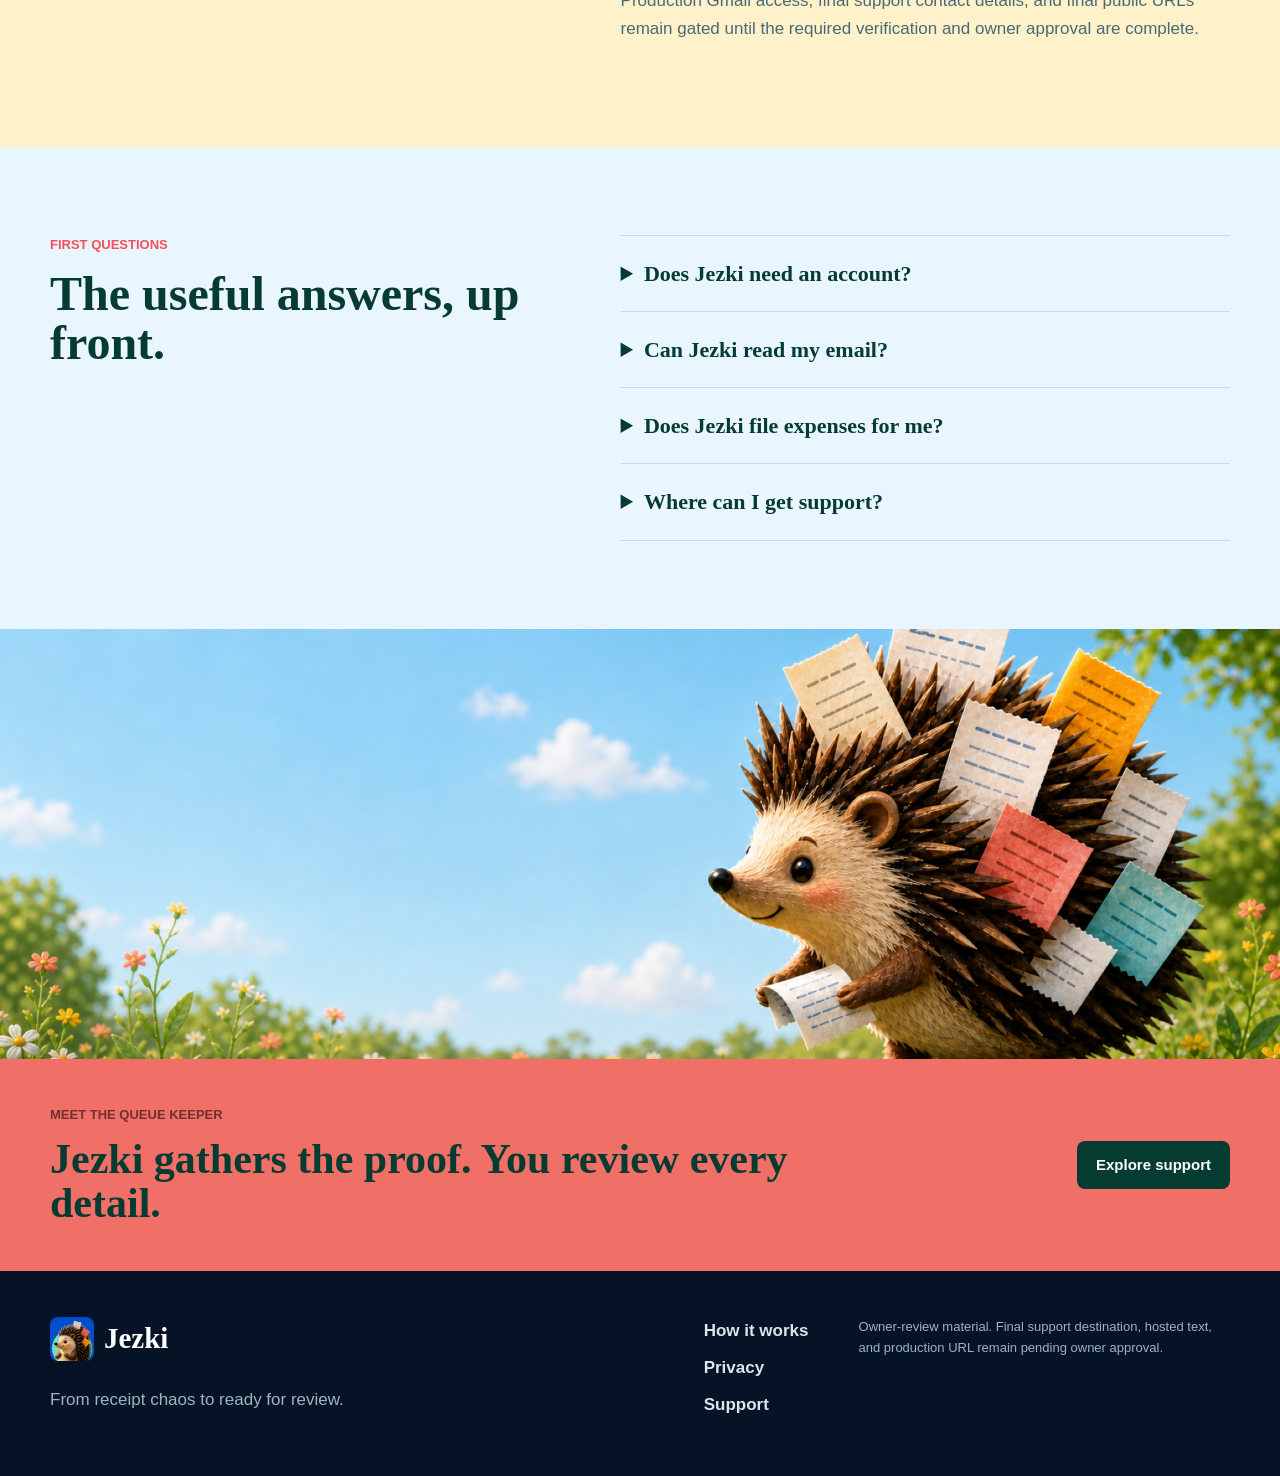
==== commit bb5a438e: "Elevate Jezki website visual storytelling" ====
--- a/index.html
+++ b/index.html
@@ -33,10 +33,9 @@
   <main id="main">
     <section class="hero" aria-labelledby="hero-title">
       <picture class="hero-media" aria-hidden="true">
-        <source srcset="assets/jezki-hero-night.png" media="(prefers-color-scheme: dark)">
-        <img src="assets/jezki-hero-day.png" alt="" width="1536" height="1024">
+        <source srcset="assets/jezki-hero-wide-night.png" media="(prefers-color-scheme: dark)">
+        <img src="assets/jezki-hero-wide-day.png" alt="" width="1920" height="1080">
       </picture>
-      <div class="hero-shade" aria-hidden="true"></div>
       <div class="wrap hero-inner">
         <div class="hero-copy">
           <p class="eyebrow light">Private expense evidence for iPhone</p>
@@ -90,6 +89,35 @@
       </div>
     </section>
 
+    <section class="app-showcase" aria-labelledby="showcase-title">
+      <div class="wrap showcase-grid">
+        <div class="showcase-copy">
+          <p class="eyebrow light">Made for the moment after capture</p>
+          <h2 id="showcase-title">A clear place for the paperwork you meant to sort.</h2>
+          <p>Gather proof in seconds, make the decision while it is still fresh, and find reviewed records without digging through another crowded folder.</p>
+          <ul class="showcase-points">
+            <li><strong>Gather</strong><span>Camera, scan, Photos, Files, sharing, or a quick manual entry.</span></li>
+            <li><strong>Decide</strong><span>Approve, dismiss, or fix the details before anything becomes a record.</span></li>
+            <li><strong>Find</strong><span>Search and filter the evidence you have already reviewed.</span></li>
+          </ul>
+        </div>
+        <div class="screen-row" aria-label="Jezki app screens">
+          <figure>
+            <img src="assets/app-home-dark.png" alt="Jezki home screen with the review queue and six ways to gather proof" width="590" height="1280" loading="lazy">
+            <figcaption>Gather</figcaption>
+          </figure>
+          <figure>
+            <img src="assets/app-review-light.png" alt="Jezki review screen showing an expense candidate ready to approve or fix" width="591" height="1280" loading="lazy">
+            <figcaption>Review</figcaption>
+          </figure>
+          <figure>
+            <img src="assets/app-records-light.png" alt="Jezki records screen with search, category filters, and reviewed totals" width="591" height="1280" loading="lazy">
+            <figcaption>Records</figcaption>
+          </figure>
+        </div>
+      </div>
+    </section>
+
     <section class="section sources" aria-labelledby="sources-title">
       <div class="wrap">
         <div class="section-head">
@@ -152,16 +180,20 @@
       </div>
     </section>
 
-    <section class="closing" aria-labelledby="closing-title">
+    <section class="closing" aria-label="Jezki carrying a bundle of receipts through a flower meadow">
       <picture aria-hidden="true">
-        <source srcset="assets/jezki-hero-night.png" media="(prefers-color-scheme: dark)">
-        <img src="assets/jezki-hero-day.png" alt="" width="1536" height="1024">
+        <source srcset="assets/jezki-hero-wide-night.png" media="(prefers-color-scheme: dark)">
+        <img src="assets/jezki-hero-wide-day.png" alt="" width="1920" height="1080" loading="lazy">
       </picture>
-      <div class="closing-shade" aria-hidden="true"></div>
-      <div class="wrap closing-copy">
-        <p class="eyebrow light">Meet the queue keeper</p>
-        <h2 id="closing-title">Jezki gathers the proof.<br>You review every detail.</h2>
-        <a class="button primary" href="support.html">Explore support</a>
+    </section>
+
+    <section class="closing-cta" aria-labelledby="closing-title">
+      <div class="wrap closing-cta-inner">
+        <div>
+          <p class="eyebrow">Meet the queue keeper</p>
+          <h2 id="closing-title">Jezki gathers the proof. You review every detail.</h2>
+        </div>
+        <a class="button dark-button" href="support.html">Explore support</a>
       </div>
     </section>
   </main>
--- a/assets/styles.css
+++ b/assets/styles.css
@@ -1,12 +1,14 @@
 :root {
   color-scheme: light dark;
-  --paper: #f5fbff;
+  --paper: #f7fbf8;
   --paper-strong: #ffffff;
   --surface: #ffffff;
-  --surface-blue: #e9f5ff;
+  --surface-blue: #eaf6ff;
+  --surface-mint: #e5f7ef;
+  --surface-amber: #fff1c9;
   --ink: #063b32;
-  --ink-soft: #476879;
-  --line: #c9dce8;
+  --ink-soft: #486a76;
+  --line: #c9dde1;
   --cobalt: #0d55dc;
   --cobalt-bright: #5598ff;
   --sky: #83cfff;
@@ -14,10 +16,14 @@
   --mint: #18a97d;
   --amber: #f0a92e;
   --night: #061326;
-  --night-surface: #0c1f3b;
+  --deep-green: #063b32;
+  --showcase: #092951;
+  --hero-ink: #063b32;
+  --hero-soft: #214f57;
+  --hero-glass: rgba(255, 255, 255, .78);
   --display: "Iowan Old Style", "Palatino Linotype", Palatino, Georgia, serif;
   --sans: -apple-system, BlinkMacSystemFont, "Segoe UI", sans-serif;
-  --shadow: 0 18px 50px rgba(13, 85, 220, .14);
+  --shadow: 0 18px 50px rgba(13, 85, 220, .12);
 }
 
 * {
@@ -59,10 +65,10 @@
   left: 12px;
   z-index: 100;
   padding: 10px 14px;
+  border: 2px solid var(--cobalt);
+  border-radius: 6px;
   background: var(--surface);
   color: var(--ink);
-  border: 2px solid var(--cobalt);
-  border-radius: 6px;
   transform: translateY(-160%);
 }
 
@@ -80,8 +86,8 @@
   top: 0;
   z-index: 20;
   min-height: 72px;
-  background: color-mix(in srgb, var(--paper-strong) 92%, transparent);
   border-bottom: 1px solid color-mix(in srgb, var(--line) 75%, transparent);
+  background: color-mix(in srgb, var(--paper-strong) 91%, transparent);
   backdrop-filter: blur(18px);
 }
 
@@ -97,11 +103,12 @@
   display: inline-flex;
   align-items: center;
   gap: 10px;
-  text-decoration: none;
+  color: var(--ink);
   font-family: var(--display);
   font-size: 29px;
   font-weight: 800;
   line-height: 1;
+  text-decoration: none;
 }
 
 .brand img {
@@ -132,35 +139,25 @@
 .hero {
   position: relative;
   isolation: isolate;
-  height: min(780px, calc(100svh - 150px));
-  min-height: 620px;
+  height: min(700px, calc(100svh - 72px));
+  min-height: 610px;
   overflow: hidden;
-  color: #fff;
-  background: var(--night);
+  background: #83cfff;
+  color: var(--hero-ink);
 }
 
 .hero-media,
-.hero-media img,
-.closing picture,
-.closing picture img {
+.hero-media img {
   position: absolute;
   inset: 0;
   width: 100%;
   height: 100%;
 }
 
-.hero-media img,
-.closing picture img {
+.hero-media img {
   object-fit: cover;
-  object-position: center 54%;
-}
-
-.hero-shade,
-.closing-shade {
-  position: absolute;
-  inset: 0;
-  z-index: 1;
-  background: rgba(4, 29, 36, .50);
+  object-position: center center;
+  animation: scene-reveal 900ms ease-out both;
 }
 
 .hero-inner {
@@ -172,13 +169,14 @@
 }
 
 .hero-copy {
-  width: min(640px, 70%);
-  padding: 48px 0 58px;
-  text-shadow: 0 2px 20px rgba(0, 14, 24, .38);
+  width: min(535px, 44%);
+  padding: 42px 0 50px;
+  text-shadow: 0 1px 18px rgba(255, 255, 255, .38);
+  animation: copy-reveal 700ms 180ms ease-out both;
 }
 
 .eyebrow {
-  margin: 0 0 14px;
+  margin: 0 0 13px;
   color: var(--coral);
   font-size: 13px;
   font-weight: 850;
@@ -207,32 +205,33 @@
 
 h1 {
   margin-bottom: 8px;
-  font-size: 92px;
-  line-height: .92;
+  font-size: 86px;
+  line-height: .94;
 }
 
 .hero-promise {
-  margin: 0 0 16px;
-  max-width: 620px;
+  max-width: 510px;
+  margin: 0 0 15px;
   font-family: var(--display);
-  font-size: 42px;
+  font-size: 40px;
   font-weight: 800;
-  line-height: 1.03;
+  line-height: 1.02;
 }
 
 .hero-detail {
-  max-width: 600px;
-  margin: 0 0 26px;
-  font-size: 19px;
-  line-height: 1.5;
-  color: rgba(255, 255, 255, .94);
+  max-width: 510px;
+  margin: 0 0 24px;
+  color: var(--hero-soft);
+  font-size: 17px;
+  font-weight: 600;
+  line-height: 1.48;
 }
 
 .hero-note {
-  margin: 20px 0 0;
-  font-size: 14px;
-  font-weight: 750;
-  color: rgba(255, 255, 255, .82);
+  margin: 18px 0 0;
+  color: var(--hero-soft);
+  font-size: 13px;
+  font-weight: 800;
 }
 
 .hero-actions {
@@ -242,24 +241,24 @@
 }
 
 .button {
+  min-height: 48px;
   display: inline-flex;
-  min-height: 48px;
   align-items: center;
   justify-content: center;
   padding: 12px 18px;
   border: 1px solid transparent;
   border-radius: 8px;
-  text-decoration: none;
   font-size: 15px;
   font-weight: 800;
   line-height: 1.2;
+  text-decoration: none;
   text-shadow: none;
 }
 
 .button.primary {
+  background: var(--cobalt);
   color: #fff;
-  background: var(--cobalt);
-  box-shadow: 0 10px 30px rgba(0, 31, 110, .28);
+  box-shadow: 0 10px 30px rgba(0, 31, 110, .22);
 }
 
 .button.primary:hover {
@@ -267,18 +266,26 @@
 }
 
 .button.glass {
+  border-color: rgba(6, 59, 50, .34);
+  background: var(--hero-glass);
+  color: var(--hero-ink);
+  backdrop-filter: blur(12px);
+}
+
+.dark-button {
+  flex: 0 0 auto;
+  background: var(--deep-green);
   color: #fff;
-  border-color: rgba(255, 255, 255, .62);
-  background: rgba(3, 35, 44, .42);
 }
 
 .section {
-  padding: 96px 0;
+  padding: 88px 0;
 }
 
 .intro {
-  padding-top: 56px;
-  padding-bottom: 58px;
+  padding-top: 66px;
+  padding-bottom: 48px;
+  background: var(--paper);
 }
 
 .split-intro,
@@ -291,14 +298,14 @@
 }
 
 h2 {
-  margin-bottom: 20px;
-  font-size: 50px;
-  line-height: 1.02;
+  margin-bottom: 18px;
+  font-size: 48px;
+  line-height: 1.03;
 }
 
 h3 {
   margin-bottom: 10px;
-  font-size: 29px;
+  font-size: 28px;
   line-height: 1.1;
 }
 
@@ -306,11 +313,12 @@
 .section-head > p:last-child {
   margin: 0;
   color: var(--ink-soft);
-  font-size: 21px;
+  font-size: 20px;
 }
 
 .workflow {
-  padding-top: 12px;
+  padding-top: 16px;
+  padding-bottom: 84px;
 }
 
 .workflow-grid {
@@ -320,9 +328,10 @@
 }
 
 .workflow-step {
-  min-height: 430px;
-  padding: 30px;
+  min-height: 390px;
+  padding: 28px;
   border: 1px solid var(--line);
+  border-top: 6px solid var(--sky);
   border-radius: 8px;
   background: var(--surface);
   box-shadow: var(--shadow);
@@ -331,6 +340,10 @@
 .review-step {
   border-color: var(--cobalt-bright);
   background: var(--surface-blue);
+}
+
+.export-step {
+  border-top-color: var(--mint);
 }
 
 .step-number,
@@ -342,7 +355,7 @@
 }
 
 .step-number {
-  margin-bottom: 54px;
+  margin-bottom: 42px;
   color: var(--cobalt);
 }
 
@@ -360,7 +373,7 @@
   grid-template-columns: 1fr 1.3fr 1fr;
   align-items: center;
   gap: 8px;
-  margin-top: 26px;
+  margin-top: 24px;
   font-size: 12px;
   font-weight: 850;
   text-align: center;
@@ -375,7 +388,7 @@
 }
 
 .receipt-card {
-  min-height: 92px;
+  min-height: 86px;
   display: flex;
   flex-direction: column;
   align-items: center;
@@ -396,13 +409,89 @@
   font-weight: 650;
 }
 
+.app-showcase {
+  padding: 94px 0;
+  overflow: hidden;
+  background: var(--showcase);
+  color: #f5f9ff;
+}
+
+.showcase-grid {
+  display: grid;
+  grid-template-columns: minmax(280px, .72fr) minmax(0, 1.28fr);
+  gap: 68px;
+  align-items: center;
+}
+
+.showcase-copy h2 {
+  color: #fff;
+}
+
+.showcase-copy > p:not(.eyebrow) {
+  color: #bfd4e5;
+}
+
+.showcase-points {
+  margin: 30px 0 0;
+  padding: 0;
+  list-style: none;
+  border-top: 1px solid rgba(255, 255, 255, .18);
+}
+
+.showcase-points li {
+  display: grid;
+  grid-template-columns: 72px 1fr;
+  gap: 16px;
+  padding: 17px 0;
+  border-bottom: 1px solid rgba(255, 255, 255, .18);
+}
+
+.showcase-points strong {
+  color: #83cfff;
+}
+
+.showcase-points span {
+  color: #bfd4e5;
+}
+
+.screen-row {
+  display: grid;
+  grid-template-columns: repeat(3, minmax(0, 1fr));
+  gap: 14px;
+  align-items: end;
+}
+
+.screen-row figure {
+  margin: 0;
+}
+
+.screen-row figure:nth-child(2) {
+  transform: translateY(-26px);
+}
+
+.screen-row img {
+  width: 100%;
+  border: 1px solid rgba(255, 255, 255, .26);
+  border-radius: 8px;
+  box-shadow: 0 24px 60px rgba(0, 0, 0, .3);
+}
+
+.screen-row figcaption {
+  margin-top: 10px;
+  color: #b9e7ff;
+  font-size: 12px;
+  font-weight: 850;
+  text-align: center;
+  text-transform: uppercase;
+}
+
 .sources {
-  background: var(--surface-blue);
+  background: var(--surface-mint);
 }
 
 .section-head {
   max-width: 760px;
-  margin-bottom: 48px;
+  margin-bottom: 42px;
 }
 
 .source-list {
@@ -412,11 +501,23 @@
 }
 
 .source-list article {
-  min-height: 230px;
-  padding: 26px;
+  min-height: 214px;
+  padding: 24px;
   border: 1px solid var(--line);
   border-radius: 8px;
   background: var(--surface);
+}
+
+.source-list article:nth-child(3n + 1) {
+  border-top: 5px solid var(--cobalt-bright);
+}
+
+.source-list article:nth-child(3n + 2) {
+  border-top: 5px solid var(--coral);
+}
+
+.source-list article:nth-child(3n + 3) {
+  border-top: 5px solid var(--amber);
 }
 
 .source-list article span {
@@ -432,9 +533,9 @@
 }
 
 .privacy-band {
-  padding: 104px 0;
+  padding: 94px 0;
+  background: var(--deep-green);
   color: #f2f8ff;
-  background: #063b32;
 }
 
 .privacy-grid {
@@ -471,7 +572,7 @@
 }
 
 .privacy-list li {
-  padding: 24px 0;
+  padding: 22px 0;
   border-bottom: 1px solid rgba(255, 255, 255, .24);
 }
 
@@ -491,9 +592,13 @@
   color: #c3d8d4;
 }
 
+.boundary {
+  background: var(--surface-amber);
+}
+
 .boundary-grid > div:last-child p:first-child {
   margin-top: 0;
-  font-size: 21px;
+  font-size: 20px;
 }
 
 .boundary-grid > div:last-child p:last-child {
@@ -513,7 +618,7 @@
 }
 
 .faq-list summary {
-  padding: 22px 42px 22px 0;
+  padding: 20px 42px 20px 0;
   cursor: pointer;
   font-family: var(--display);
   font-size: 22px;
@@ -521,52 +626,63 @@
 }
 
 .faq-list details p {
-  margin: -8px 0 24px;
+  margin: -6px 0 22px;
   color: var(--ink-soft);
 }
 
 .closing {
   position: relative;
-  min-height: 560px;
-  isolation: isolate;
+  height: 430px;
   overflow: hidden;
-  color: #fff;
-}
-
+  background: #83cfff;
+}
+
+.closing picture,
 .closing picture img {
-  object-position: center 58%;
-}
-
-.closing-shade {
-  background: rgba(4, 29, 36, .56);
-}
-
-.closing-copy {
-  position: relative;
-  z-index: 2;
-  min-height: 560px;
-  display: flex;
-  flex-direction: column;
-  align-items: flex-start;
-  justify-content: center;
-}
-
-.closing-copy h2 {
-  max-width: 760px;
-  color: #fff;
-  font-size: 58px;
+  position: absolute;
+  inset: 0;
+  width: 100%;
+  height: 100%;
+}
+
+.closing picture img {
+  object-fit: cover;
+  object-position: center center;
+}
+
+.closing-cta {
+  padding: 46px 0;
+  background: #f06f67;
+  color: #063b32;
+}
+
+.closing-cta-inner {
+  display: grid;
+  grid-template-columns: minmax(0, 1fr) auto;
+  gap: 48px;
+  align-items: center;
+}
+
+.closing-cta .eyebrow {
+  color: #71312f;
+}
+
+.closing-cta h2 {
+  max-width: 820px;
+  margin-bottom: 0;
+  font-size: 42px;
 }
 
 .site-footer {
-  padding: 56px 0;
+  padding: 46px 0;
+  background: var(--night);
   color: #d8e7ed;
-  background: var(--night);
 }
 
 .footer-grid {
   display: grid;
   grid-template-columns: minmax(0, 1.3fr) auto minmax(220px, .8fr);
-  gap: 56px;
+  gap: 50px;
   align-items: start;
 }
 
@@ -596,8 +712,8 @@
   display: flex;
   align-items: flex-end;
   overflow: hidden;
+  background: var(--night);
   color: #fff;
-  background: var(--night);
 }
 
 .page-hero picture,
@@ -704,6 +820,38 @@
   font-weight: 750;
 }
 
+@keyframes scene-reveal {
+  from { opacity: .74; transform: scale(1.025); }
+  to { opacity: 1; transform: scale(1); }
+}
+
+@keyframes copy-reveal {
+  from { opacity: 0; transform: translateY(14px); }
+  to { opacity: 1; transform: translateY(0); }
+}
+
+@media (max-width: 1040px) {
+  .hero-copy {
+    width: 47%;
+  }
+
+  h1 {
+    font-size: 76px;
+  }
+
+  .hero-promise {
+    font-size: 36px;
+  }
+
+  .showcase-grid {
+    grid-template-columns: 1fr;
+  }
+
+  .showcase-copy {
+    max-width: 720px;
+  }
+}
+
 @media (max-width: 900px) {
   .workflow-grid,
   .source-list {
@@ -712,7 +860,7 @@
 
   .workflow-step:last-child {
     grid-column: 1 / -1;
-    min-height: 300px;
+    min-height: 280px;
   }
 
   .privacy-grid,
@@ -755,57 +903,88 @@
   }
 
   .hero {
-    height: calc(100svh - 150px);
-    min-height: 560px;
-  }
-
+    height: auto;
+    min-height: 0;
+    padding-top: 245px;
+    background: var(--paper);
+    color: var(--ink);
+  }
+
+  .hero-media,
   .hero-media img {
-    object-position: 58% center;
-  }
-
-  .hero-shade {
-    background: rgba(4, 29, 36, .58);
+    height: 245px;
+  }
+
+  .hero-media img {
+    object-position: 68% center;
+  }
+
+  .hero-inner {
+    height: auto;
+    background: var(--paper);
   }
 
   .hero-copy {
     width: 100%;
-    padding: 38px 0 46px;
+    padding: 24px 0 30px;
+    text-shadow: none;
   }
 
   h1 {
-    font-size: 62px;
+    margin-bottom: 4px;
+    font-size: 50px;
   }
 
   .hero-promise {
-    font-size: 34px;
+    margin-bottom: 10px;
+    font-size: 30px;
   }
 
   .hero-detail {
-    max-width: 530px;
-    font-size: 17px;
+    margin-bottom: 16px;
+    color: var(--ink-soft);
+    font-size: 15px;
+    line-height: 1.4;
+  }
+
+  .hero-note {
+    color: var(--ink-soft);
+  }
+
+  .button.glass {
+    border-color: var(--line);
+    background: var(--surface);
+    color: var(--ink);
+  }
+
+  .hero .button {
+    min-height: 44px;
+    padding-top: 10px;
+    padding-bottom: 10px;
   }
 
   .section {
-    padding: 70px 0;
+    padding: 66px 0;
   }
 
   .intro {
     padding-top: 48px;
-    padding-bottom: 38px;
+    padding-bottom: 34px;
   }
 
   .split-intro,
   .boundary-grid,
   .faq-grid,
   .privacy-grid,
-  .footer-grid {
+  .footer-grid,
+  .closing-cta-inner {
     grid-template-columns: 1fr;
     gap: 28px;
   }
 
   h2,
-  .closing-copy h2 {
-    font-size: 40px;
+  .closing-cta h2 {
+    font-size: 38px;
   }
 
   .workflow-grid,
@@ -820,7 +999,33 @@
   }
 
   .step-number {
-    margin-bottom: 32px;
+    margin-bottom: 30px;
+  }
+
+  .app-showcase {
+    padding: 72px 0;
+  }
+
+  .showcase-grid {
+    gap: 44px;
+  }
+
+  .screen-row {
+    display: flex;
+    align-items: flex-end;
+    gap: 12px;
+    overflow-x: auto;
+    padding: 26px 4px 14px;
+    scroll-snap-type: x mandatory;
+  }
+
+  .screen-row figure {
+    flex: 0 0 72%;
+    scroll-snap-align: center;
+  }
+
+  .screen-row figure:nth-child(2) {
+    transform: none;
   }
 
   .source-list article {
@@ -828,12 +1033,23 @@
   }
 
   .privacy-band {
-    padding: 76px 0;
-  }
-
-  .closing,
-  .closing-copy {
-    min-height: 500px;
+    padding: 72px 0;
+  }
+
+  .closing {
+    height: 280px;
+  }
+
+  .closing picture img {
+    object-position: 68% center;
+  }
+
+  .closing-cta {
+    padding: 38px 0;
+  }
+
+  .dark-button {
+    justify-self: start;
   }
 
   .page-hero {
@@ -865,56 +1081,56 @@
   .swipe-cue {
     grid-template-columns: .8fr 1.4fr .8fr;
   }
-}
-
-@media (max-height: 680px) {
-  .hero {
-    min-height: 500px;
-  }
-
-  .hero-copy {
-    padding-top: 28px;
-    padding-bottom: 28px;
-  }
-
-  h1 {
-    font-size: 54px;
-  }
-
-  .hero-promise {
-    font-size: 29px;
-  }
-
-  .hero-detail {
-    margin-bottom: 18px;
-    font-size: 15px;
+
+  .showcase-points li {
+    grid-template-columns: 1fr;
+    gap: 2px;
   }
 }
 
 @media (prefers-color-scheme: dark) {
   :root {
-    --paper: #061326;
-    --paper-strong: #091a32;
-    --surface: #0c1f3b;
-    --surface-blue: #0a2440;
+    --paper: #071d1a;
+    --paper-strong: #09252d;
+    --surface: #0d2b33;
+    --surface-blue: #0d3150;
+    --surface-mint: #0b382e;
+    --surface-amber: #393219;
     --ink: #f3f8ff;
-    --ink-soft: #abc2d1;
-    --line: #213b5d;
-    --cobalt: #5598ff;
-    --cobalt-bright: #6aa7ff;
-    --coral: #ff7778;
+    --ink-soft: #b6ccd3;
+    --line: #2b5157;
+    --cobalt: #65a1ff;
+    --cobalt-bright: #79aeff;
+    --coral: #ff7b79;
     --mint: #43d8ad;
     --amber: #ffc259;
-    --shadow: 0 18px 50px rgba(0, 0, 0, .22);
+    --showcase: #0a2448;
+    --hero-ink: #ffffff;
+    --hero-soft: #d4e6f4;
+    --hero-glass: rgba(3, 25, 37, .72);
+    --shadow: 0 18px 50px rgba(0, 0, 0, .2);
+  }
+
+  .hero {
+    background: #08254f;
+  }
+
+  .hero-copy {
+    text-shadow: 0 2px 20px rgba(0, 14, 24, .34);
   }
 
   .button.primary {
+    background: var(--cobalt-bright);
     color: #041225;
-    background: var(--cobalt-bright);
-  }
-
-  .privacy-band {
-    background: #07372f;
+  }
+
+  .button.glass {
+    border-color: rgba(255, 255, 255, .48);
+    color: #fff;
+  }
+
+  .closing {
+    background: #08254f;
   }
 
   .site-footer {
@@ -926,4 +1142,9 @@
   html {
     scroll-behavior: auto;
   }
-}
+
+  .hero-media img,
+  .hero-copy {
+    animation: none;
+  }
+}
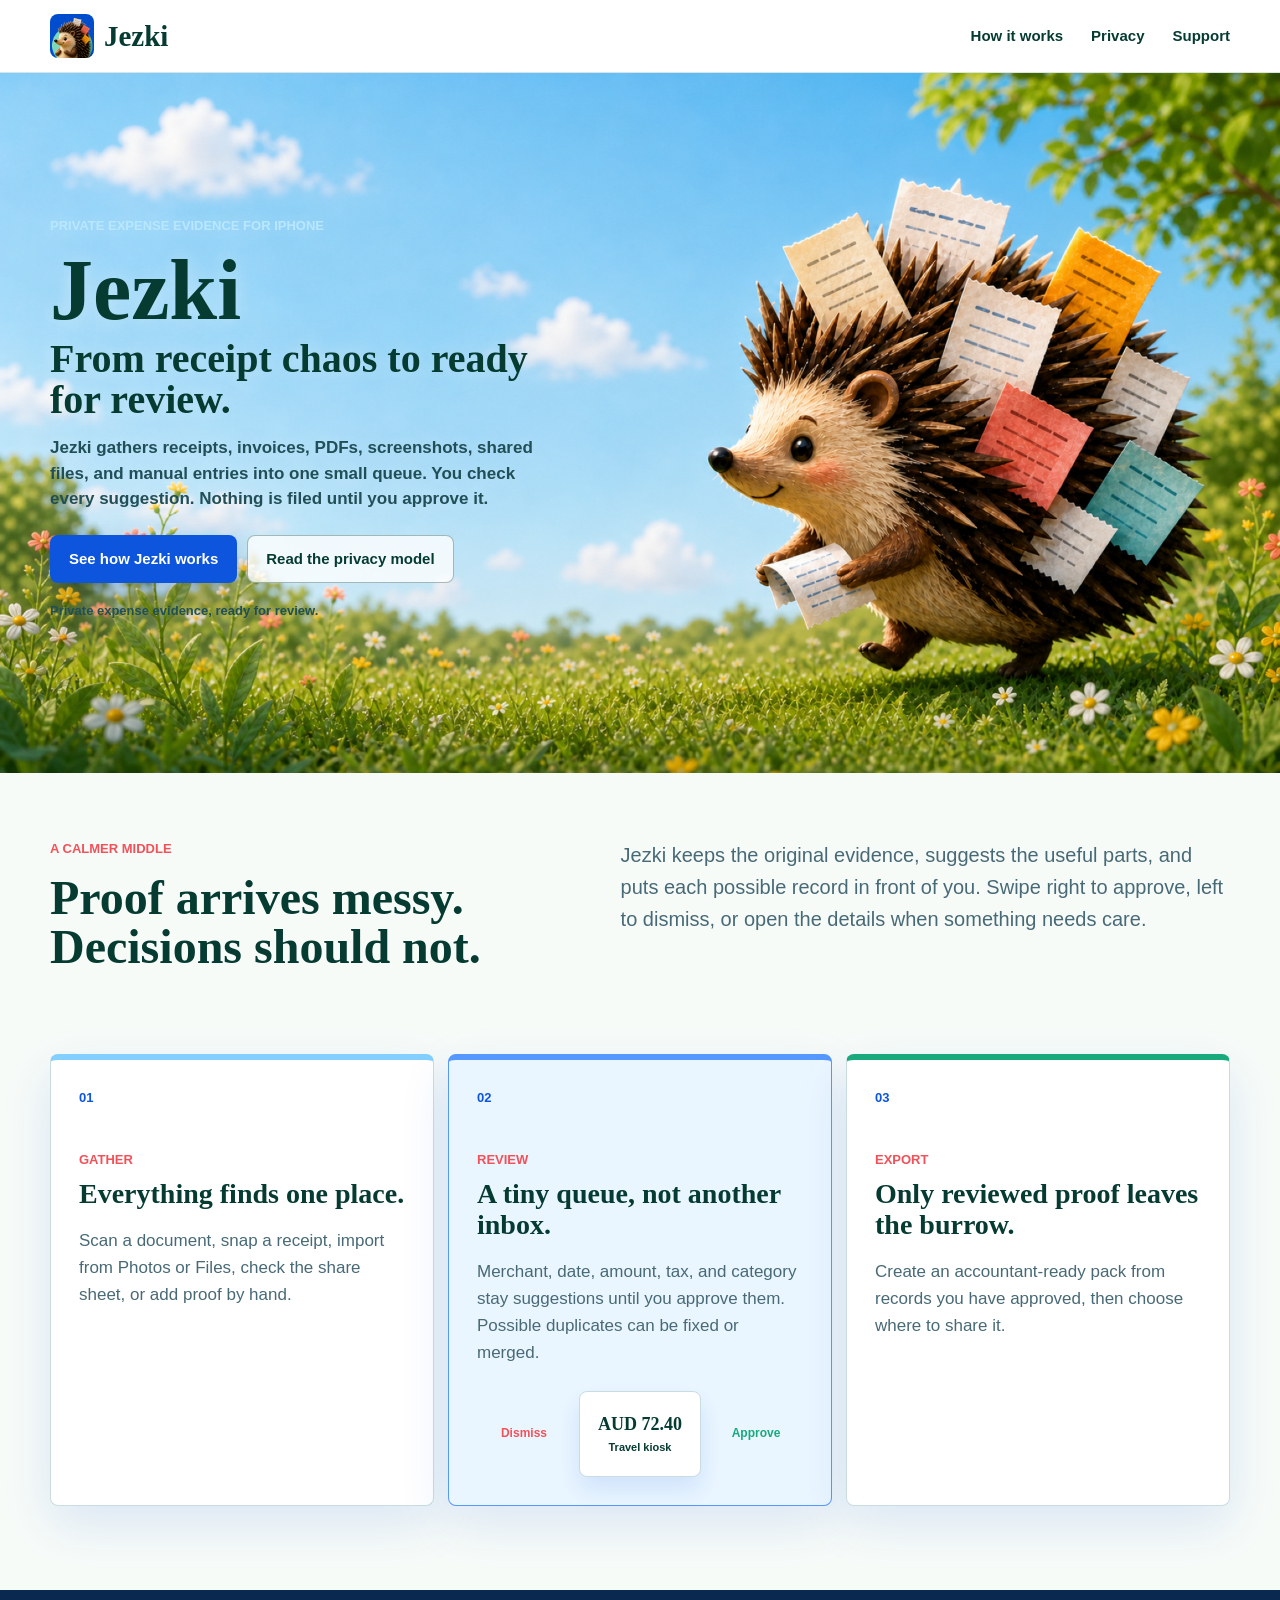
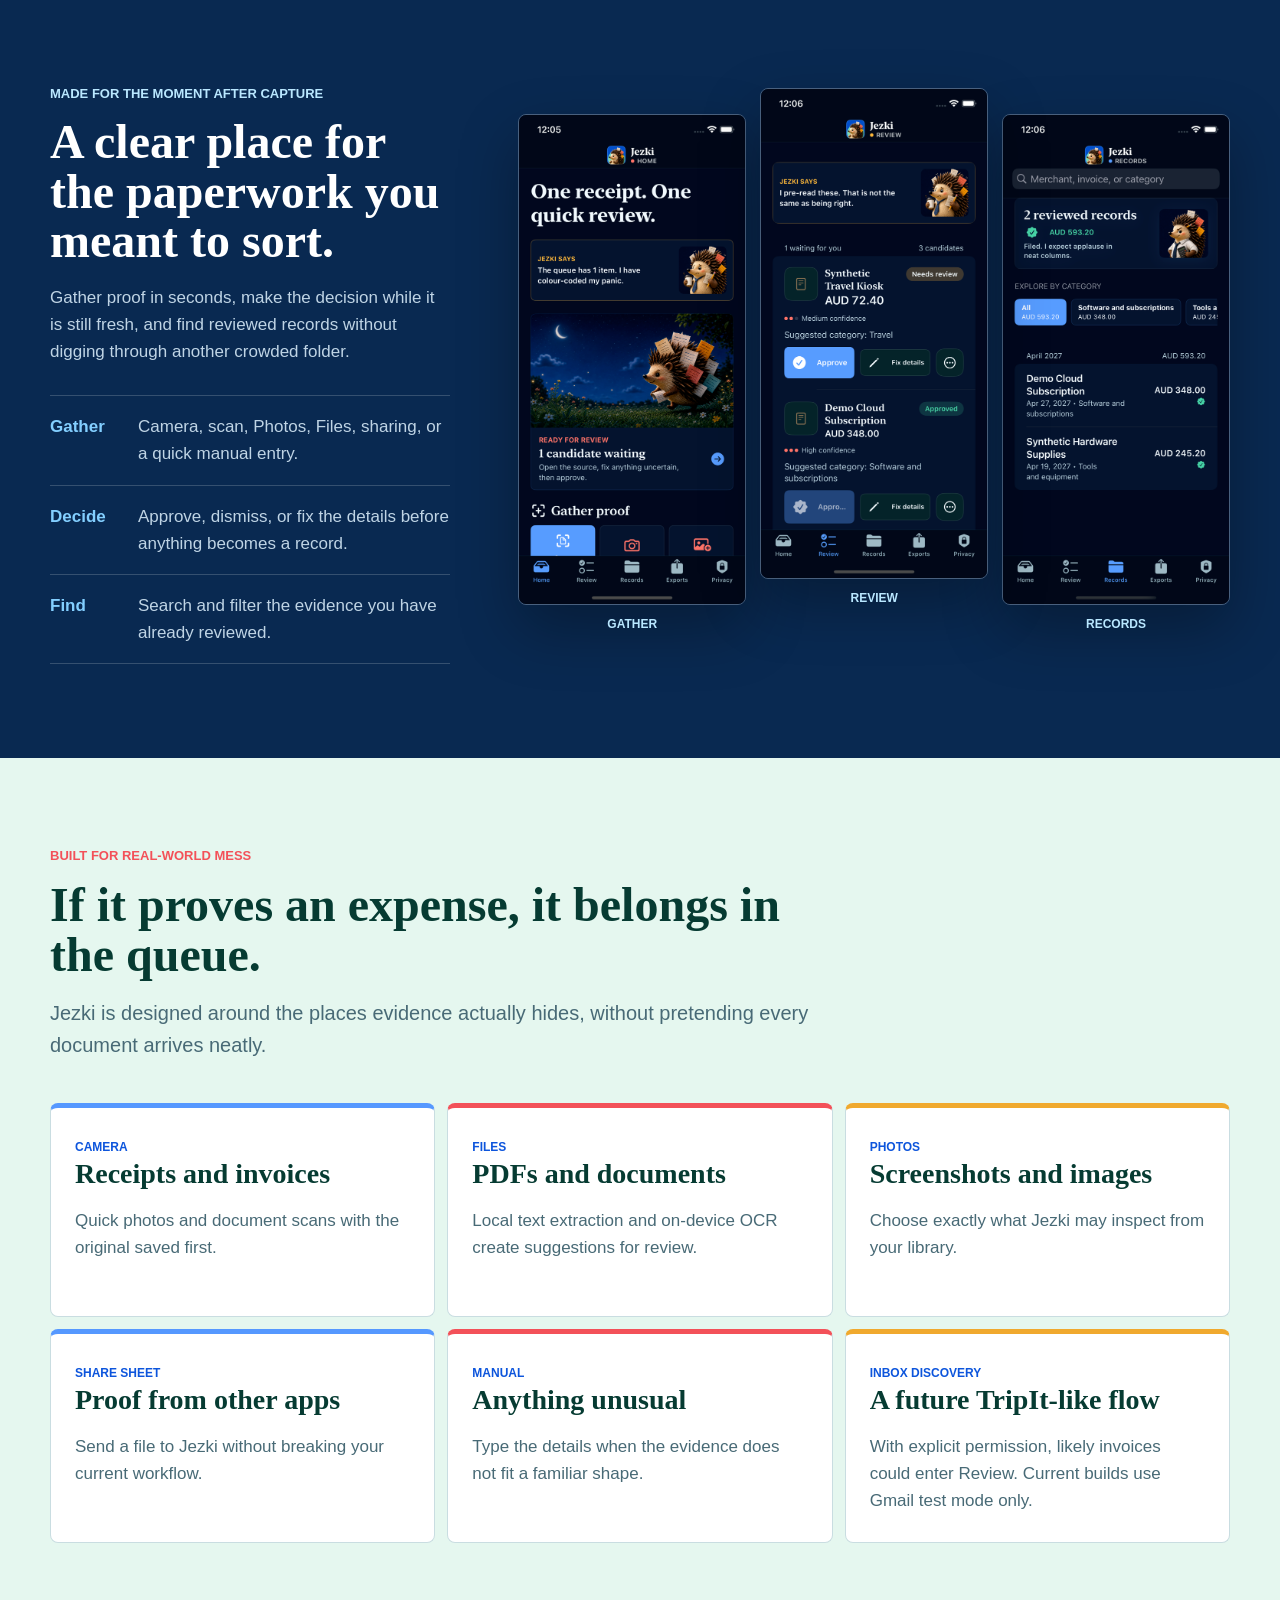
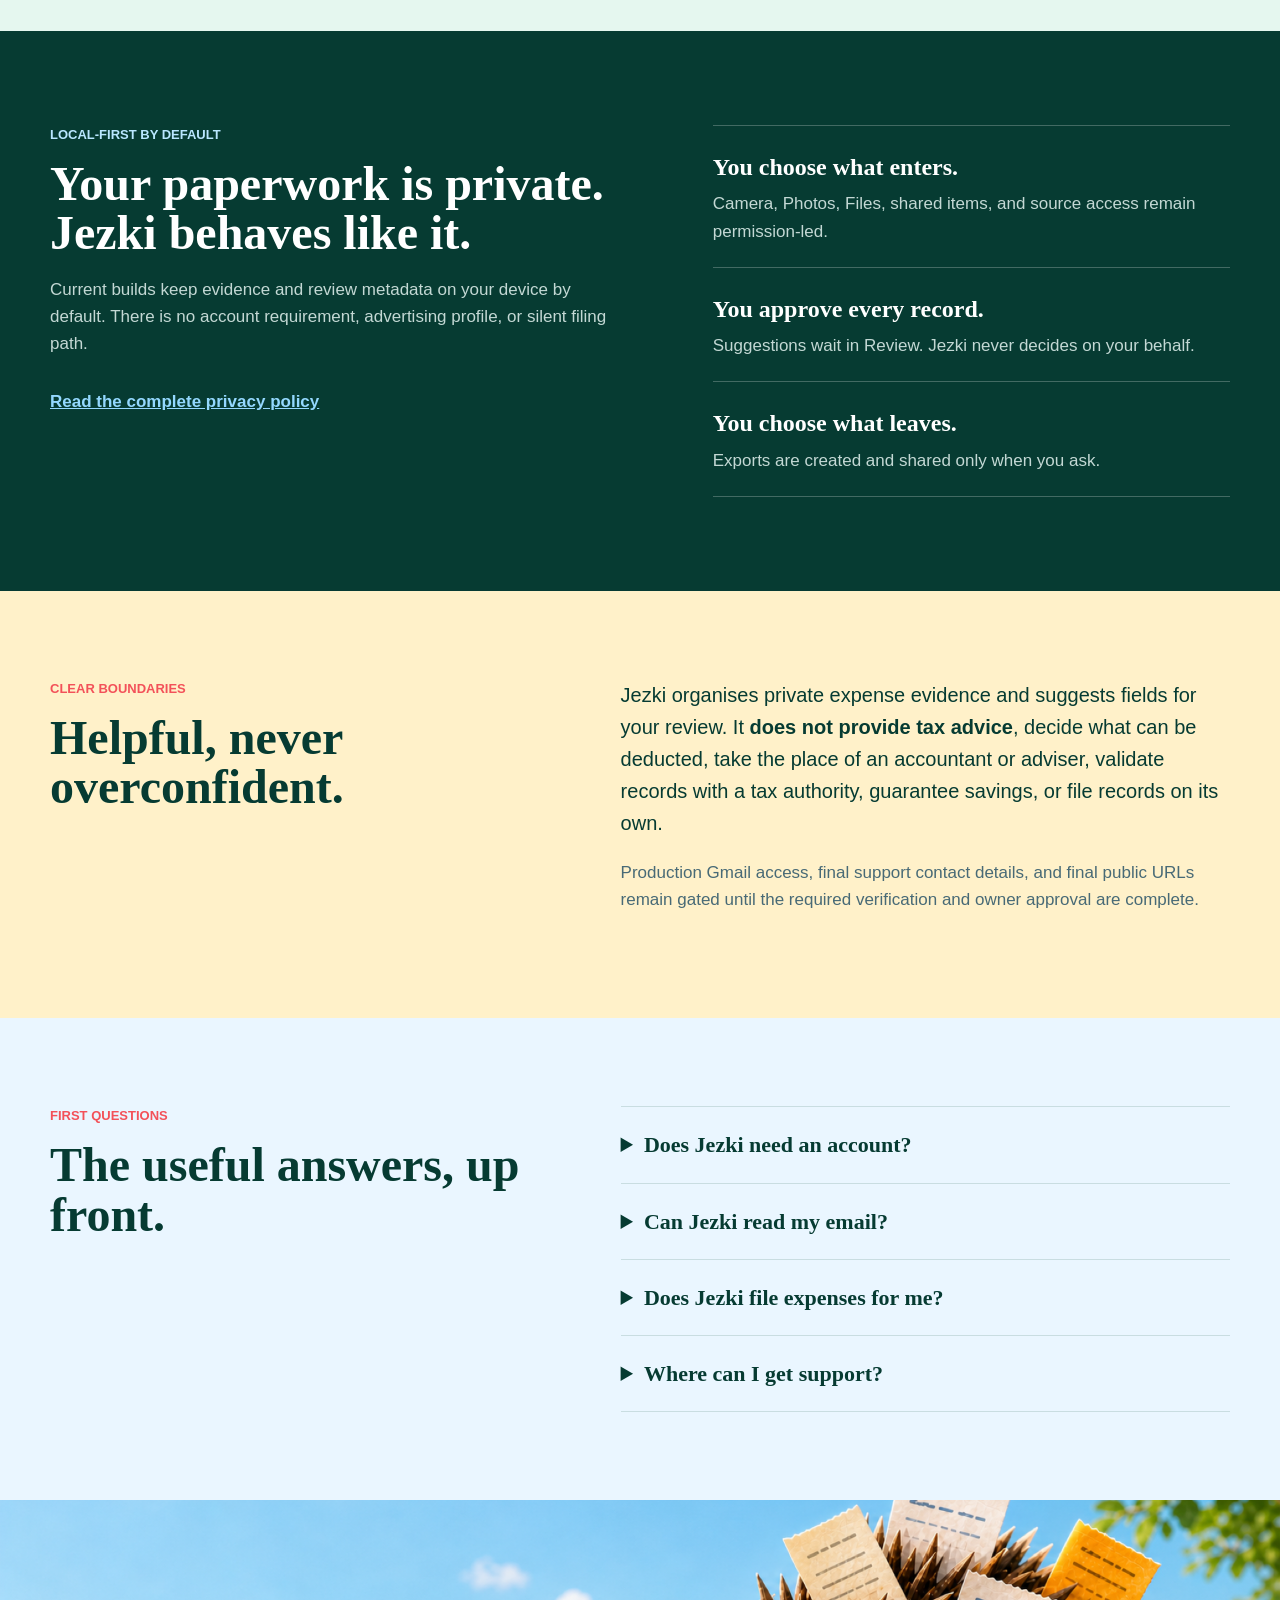
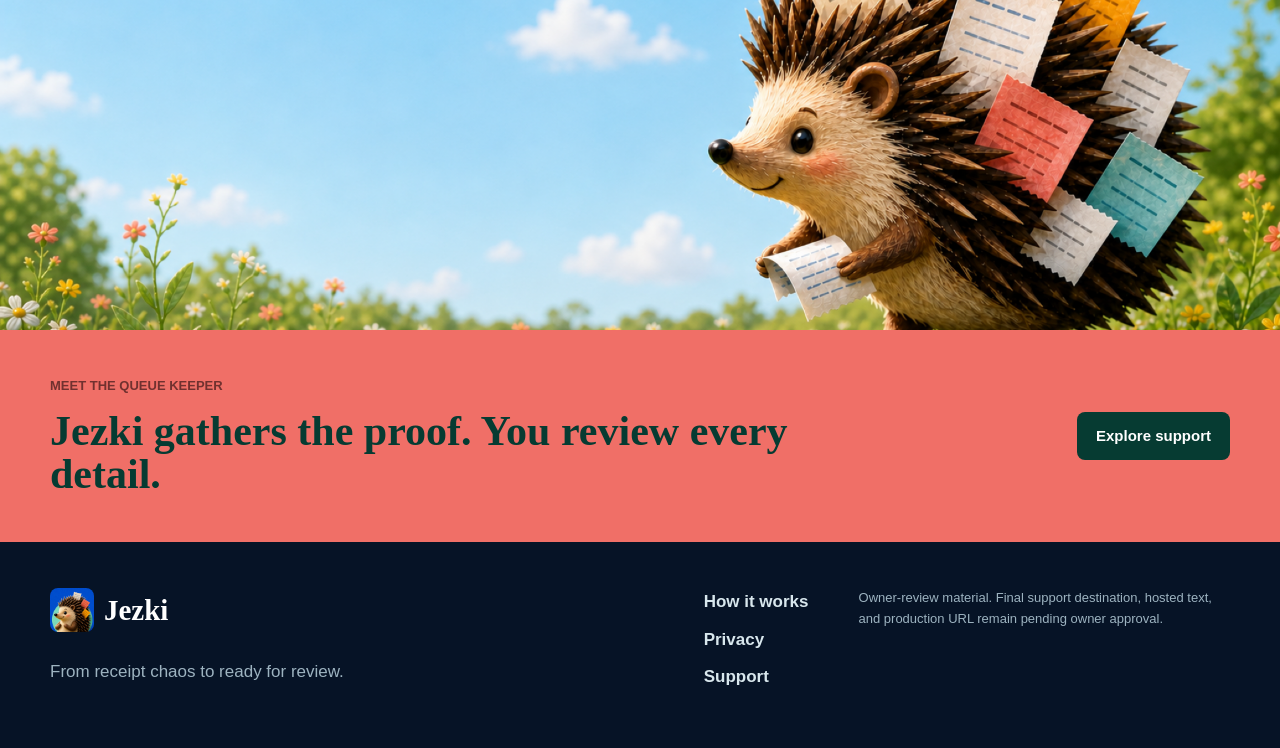
==== commit 6b38bd68: "Fix Jezki mobile showcase sizing" ====
--- a/index.html
+++ b/index.html
@@ -103,15 +103,15 @@
         </div>
         <div class="screen-row" aria-label="Jezki app screens">
           <figure>
-            <img src="assets/app-home-dark.png" alt="Jezki home screen with the review queue and six ways to gather proof" width="590" height="1280" loading="lazy">
+            <img src="assets/app-home-dark.png" alt="Jezki home screen with the review queue and six ways to gather proof" width="590" height="1277" loading="lazy">
             <figcaption>Gather</figcaption>
           </figure>
           <figure>
-            <img src="assets/app-review-light.png" alt="Jezki review screen showing an expense candidate ready to approve or fix" width="591" height="1280" loading="lazy">
+            <img src="assets/app-review-dark.png" alt="Jezki review screen showing an expense candidate ready to approve or fix" width="590" height="1277" loading="lazy">
             <figcaption>Review</figcaption>
           </figure>
           <figure>
-            <img src="assets/app-records-light.png" alt="Jezki records screen with search, category filters, and reviewed totals" width="591" height="1280" loading="lazy">
+            <img src="assets/app-records-dark.png" alt="Jezki records screen with search, category filters, and reviewed totals" width="590" height="1277" loading="lazy">
             <figcaption>Records</figcaption>
           </figure>
         </div>
--- a/assets/styles.css
+++ b/assets/styles.css
@@ -36,6 +36,7 @@
 
 body {
   margin: 0;
+  overflow-x: hidden;
   background: var(--paper);
   color: var(--ink);
   font-family: var(--sans);
@@ -471,6 +472,7 @@
 
 .screen-row img {
   width: 100%;
+  height: auto;
   border: 1px solid rgba(255, 255, 255, .26);
   border-radius: 8px;
   box-shadow: 0 24px 60px rgba(0, 0, 0, .3);
@@ -905,14 +907,14 @@
   .hero {
     height: auto;
     min-height: 0;
-    padding-top: 245px;
+    padding-top: 220px;
     background: var(--paper);
     color: var(--ink);
   }
 
   .hero-media,
   .hero-media img {
-    height: 245px;
+    height: 220px;
   }
 
   .hero-media img {
@@ -1011,17 +1013,36 @@
   }
 
   .screen-row {
-    display: flex;
-    align-items: flex-end;
+    display: grid;
+    grid-template-columns: none;
+    grid-auto-flow: column;
+    grid-auto-columns: minmax(260px, 86%);
+    align-items: start;
     gap: 12px;
     overflow-x: auto;
-    padding: 26px 4px 14px;
+    overscroll-behavior-inline: contain;
+    padding: 12px 2px 18px;
+    scroll-padding-inline: 2px;
     scroll-snap-type: x mandatory;
+    scrollbar-width: none;
+    -webkit-overflow-scrolling: touch;
+  }
+
+  .screen-row::-webkit-scrollbar {
+    display: none;
   }
 
   .screen-row figure {
-    flex: 0 0 72%;
-    scroll-snap-align: center;
+    width: 100%;
+    min-width: 0;
+    scroll-snap-align: start;
+  }
+
+  .screen-row img {
+    width: 100%;
+    aspect-ratio: 590 / 1277;
+    object-fit: cover;
+    object-position: top;
   }
 
   .screen-row figure:nth-child(2) {
@@ -1053,7 +1074,24 @@
   }
 
   .page-hero {
-    min-height: 390px;
+    min-height: 0;
+    display: block;
+    padding-top: 220px;
+  }
+
+  .page-hero picture,
+  .page-hero::after {
+    inset: 0 0 auto;
+    height: 220px;
+  }
+
+  .page-hero picture img {
+    object-position: 68% 52%;
+  }
+
+  .page-hero .wrap {
+    padding-top: 28px;
+    padding-bottom: 34px;
   }
 
   .page-hero h1 {
@@ -1066,6 +1104,32 @@
 }
 
 @media (max-width: 430px) {
+  .hero {
+    padding-top: 210px;
+  }
+
+  .hero-media,
+  .hero-media img {
+    height: 210px;
+  }
+
+  .page-hero {
+    padding-top: 210px;
+  }
+
+  .page-hero picture,
+  .page-hero::after {
+    height: 210px;
+  }
+
+  h1 {
+    font-size: 44px;
+  }
+
+  .hero-promise {
+    font-size: 28px;
+  }
+
   .hero-actions {
     display: grid;
   }
@@ -1085,6 +1149,10 @@
   .showcase-points li {
     grid-template-columns: 1fr;
     gap: 2px;
+  }
+
+  .screen-row {
+    grid-auto-columns: minmax(248px, 88%);
   }
 }
 
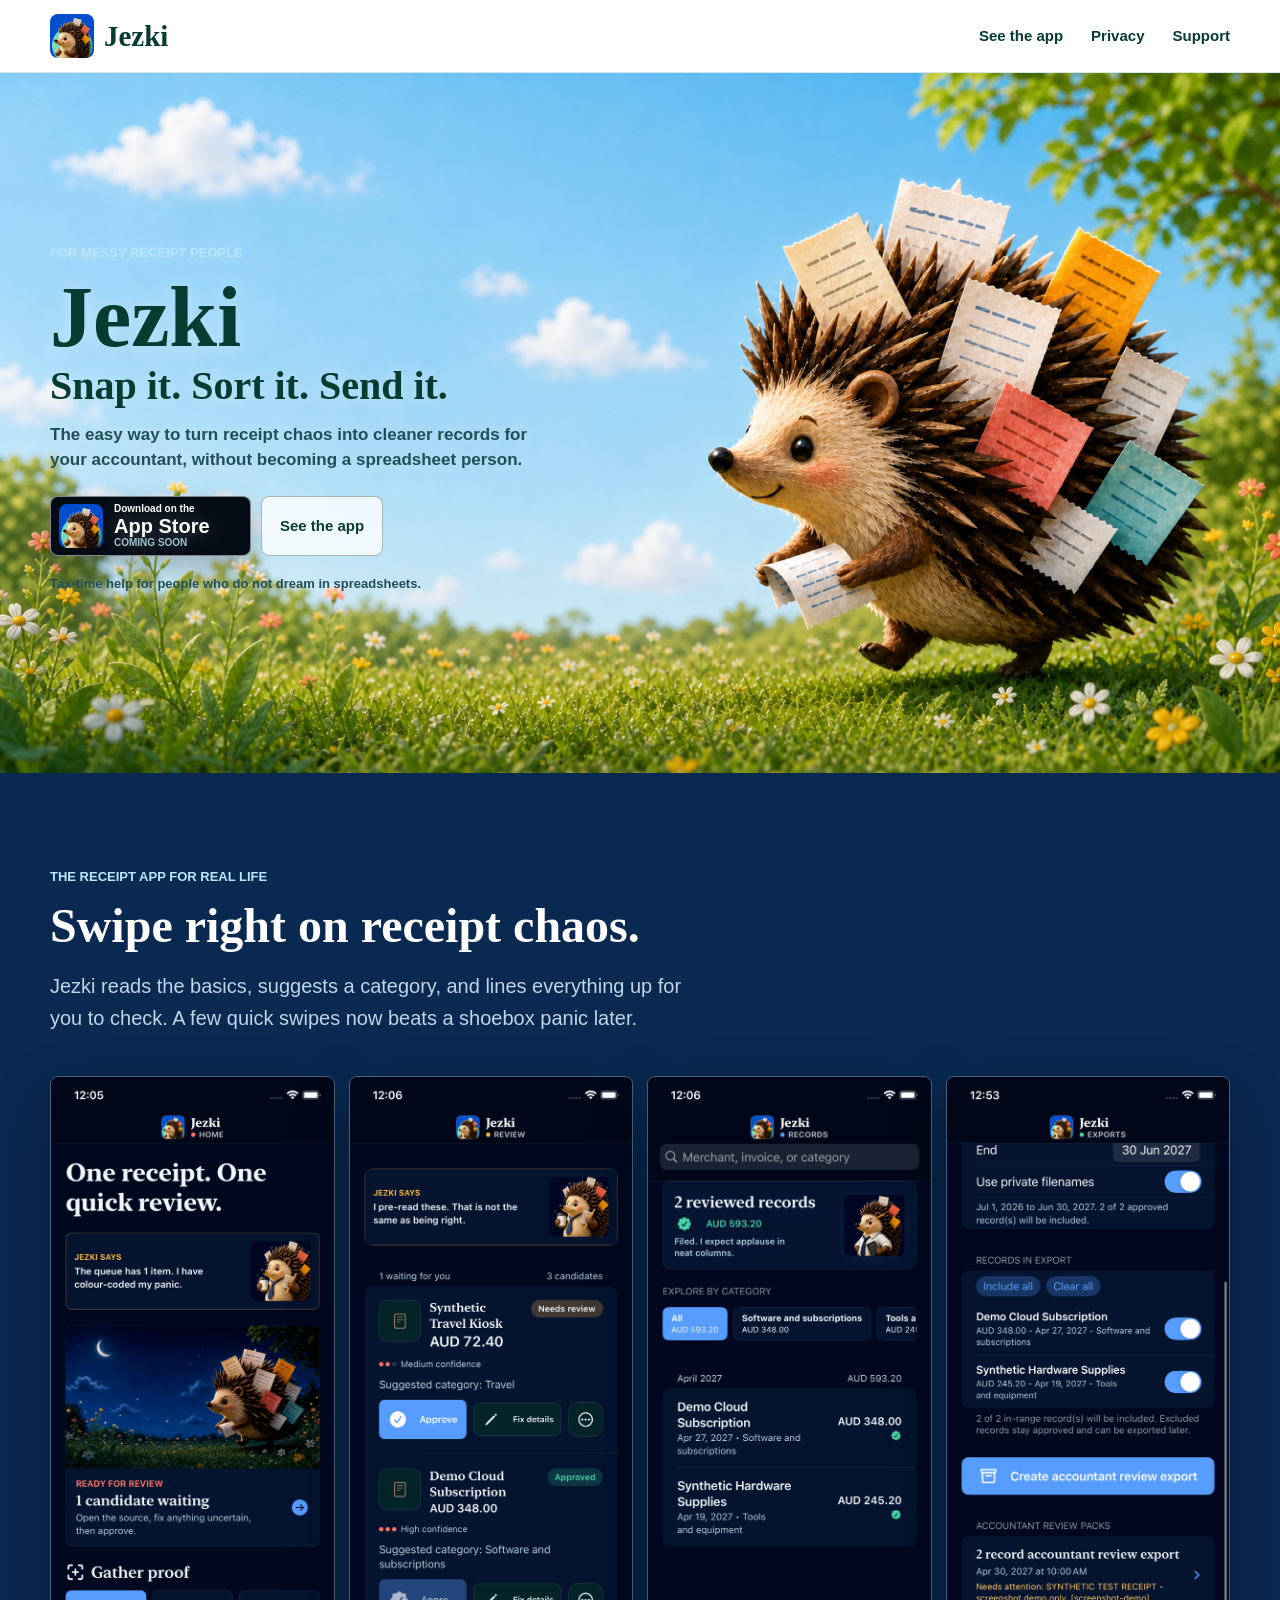
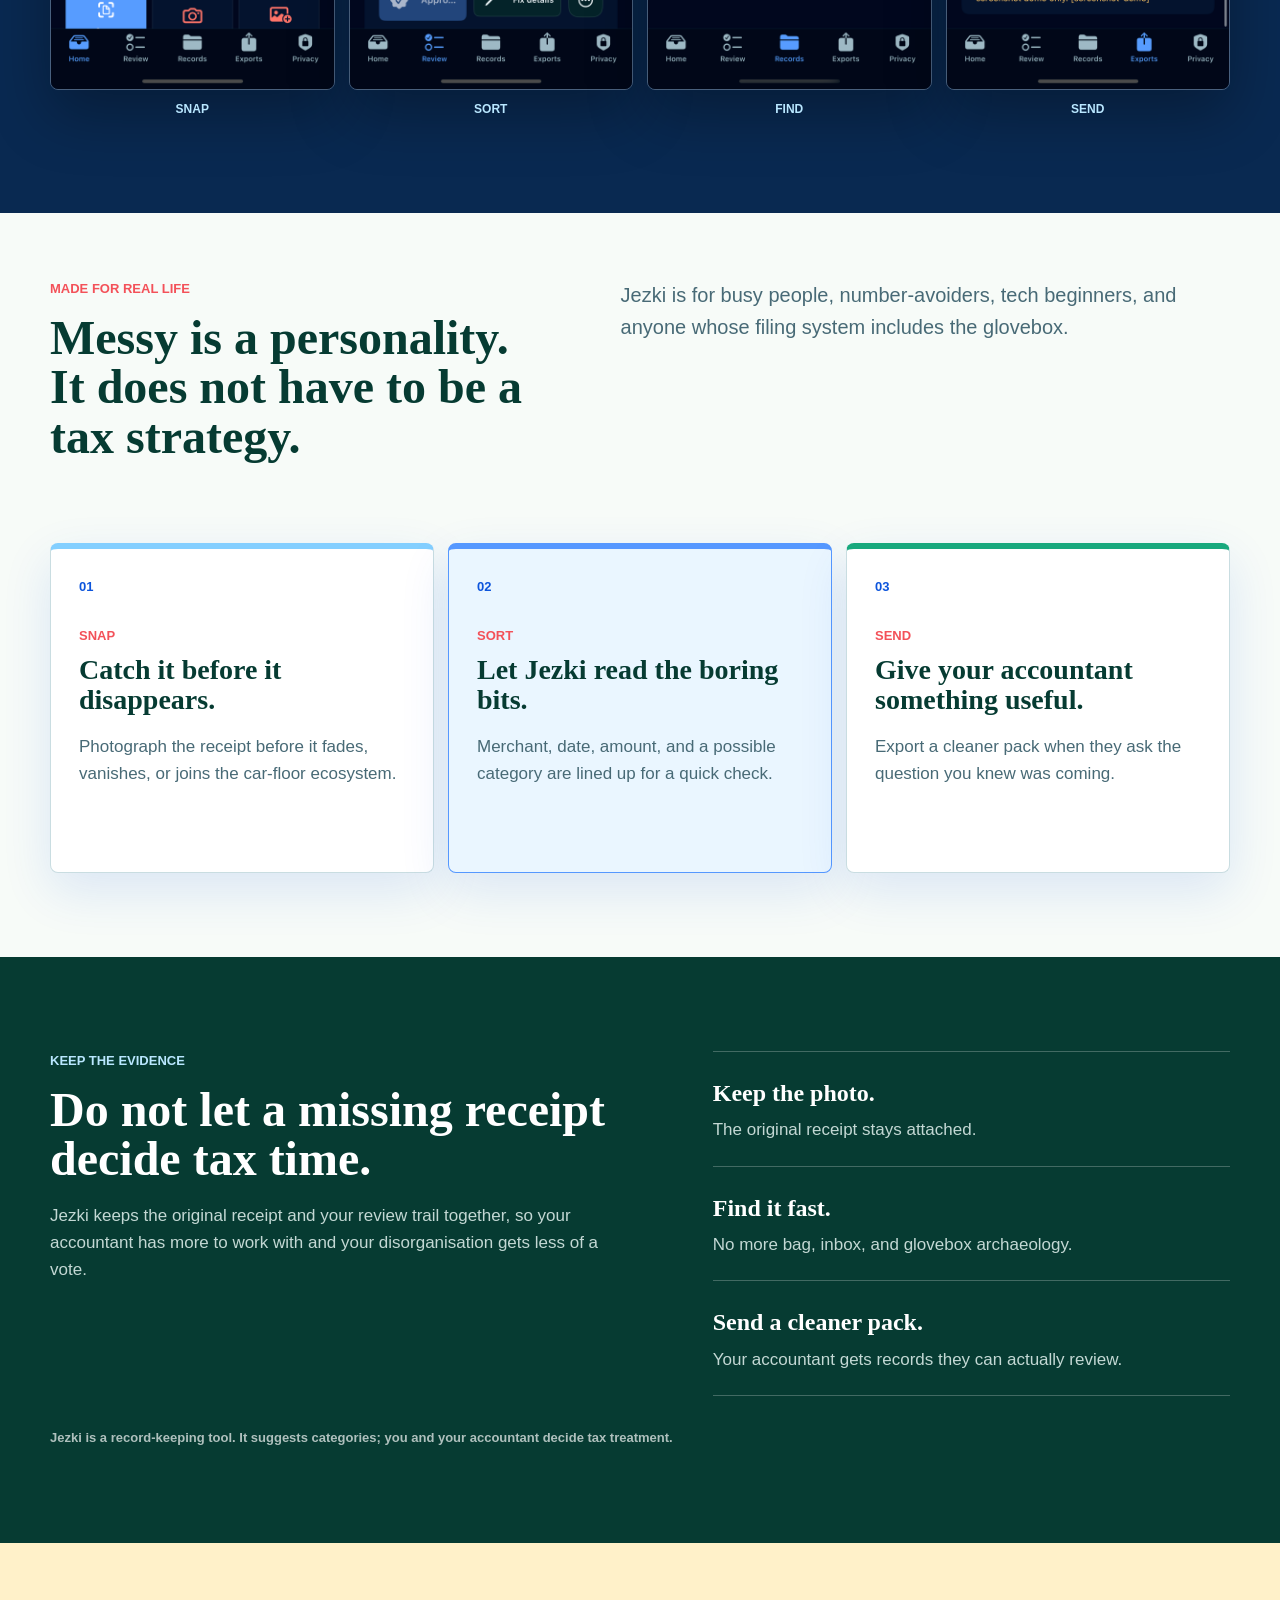
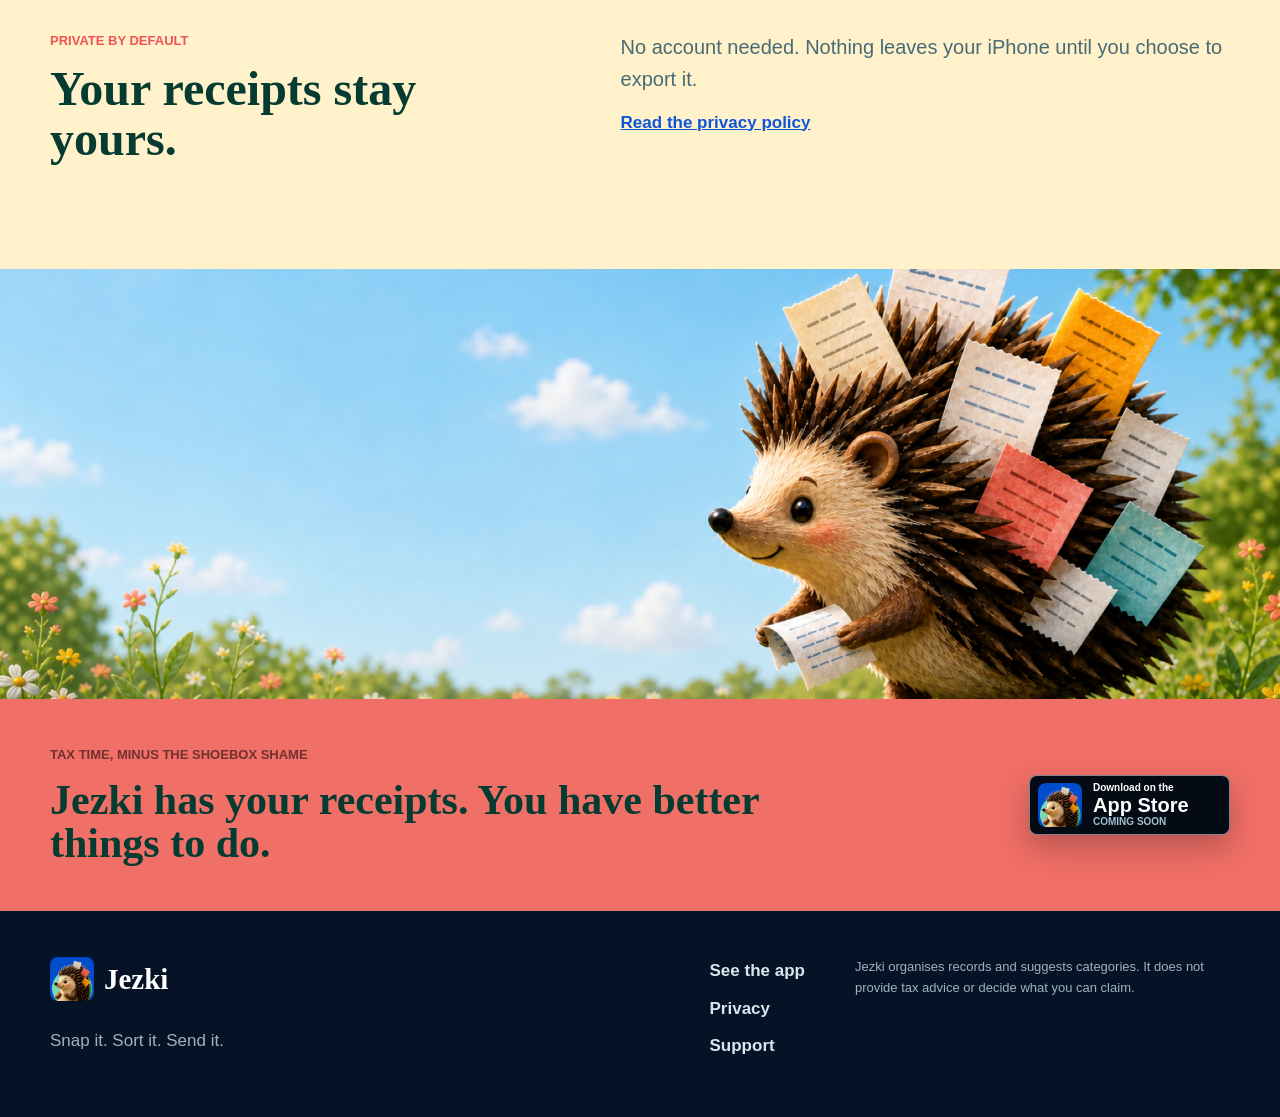
==== commit 2e392388: "Refocus Jezki site on calm receipt conversion" ====
--- a/index.html
+++ b/index.html
@@ -3,14 +3,13 @@
 <head>
   <meta charset="utf-8">
   <meta name="viewport" content="width=device-width, initial-scale=1">
-  <title>Jezki - Private expense evidence for iPhone</title>
-  <meta name="description" content="Jezki turns receipt chaos into a small review queue: gather private expense evidence, check every suggestion, and export only what you approve.">
-  <meta name="theme-color" content="#f5fbff" media="(prefers-color-scheme: light)">
-  <meta name="theme-color" content="#061326" media="(prefers-color-scheme: dark)">
+  <title>Jezki - Snap, sort, and send business receipts</title>
+  <meta name="description" content="Jezki is the easy iPhone app for snapping, sorting, and sending business receipts and invoices to your accountant.">
+  <meta name="theme-color" content="#061326">
   <meta property="og:type" content="website">
-  <meta property="og:title" content="Jezki - From receipt chaos to ready for review">
-  <meta property="og:description" content="Private expense evidence, ready for review. Jezki gathers the proof. You approve every detail.">
-  <link rel="stylesheet" href="assets/styles.css">
+  <meta property="og:title" content="Jezki - Snap it. Sort it. Send it.">
+  <meta property="og:description" content="A fun, simple way to turn receipt chaos into cleaner records for your accountant.">
+  <link rel="stylesheet" href="assets/styles.css?v=20260711-1">
   <link rel="icon" href="assets/jezki-icon.png">
 </head>
 <body>
@@ -23,7 +22,7 @@
         <span>Jezki</span>
       </a>
       <nav class="nav" aria-label="Primary">
-        <a href="#how-it-works">How it works</a>
+        <a href="#screens">See the app</a>
         <a href="#privacy">Privacy</a>
         <a href="support.html">Support</a>
       </nav>
@@ -33,20 +32,52 @@
   <main id="main">
     <section class="hero" aria-labelledby="hero-title">
       <picture class="hero-media" aria-hidden="true">
+        <source srcset="assets/jezki-hero-wide-night.png" media="(max-width: 700px)">
         <source srcset="assets/jezki-hero-wide-night.png" media="(prefers-color-scheme: dark)">
         <img src="assets/jezki-hero-wide-day.png" alt="" width="1920" height="1080">
       </picture>
       <div class="wrap hero-inner">
         <div class="hero-copy">
-          <p class="eyebrow light">Private expense evidence for iPhone</p>
+          <p class="eyebrow light">For messy receipt people</p>
           <h1 id="hero-title">Jezki</h1>
-          <p class="hero-promise">From receipt chaos to ready for review.</p>
-          <p class="hero-detail">Jezki gathers receipts, invoices, PDFs, screenshots, shared files, and manual entries into one small queue. You check every suggestion. Nothing is filed until you approve it.</p>
+          <p class="hero-promise">Snap it. Sort it. Send it.</p>
+          <p class="hero-detail">The easy way to turn receipt chaos into cleaner records for your accountant, without becoming a spreadsheet person.</p>
           <div class="hero-actions">
-            <a class="button primary" href="#how-it-works">See how Jezki works</a>
-            <a class="button glass" href="privacy.html">Read the privacy model</a>
+            <a class="store-link" id="app-store" href="#app-store" aria-label="Jezki for iPhone. App Store link coming soon.">
+              <img src="assets/jezki-icon.png" alt="" width="48" height="48">
+              <span><small>Download on the</small><strong>App Store</strong><em>Coming soon</em></span>
+            </a>
+            <a class="button glass" href="#screens">See the app</a>
           </div>
-          <p class="hero-note">Private expense evidence, ready for review.</p>
+          <p class="hero-note">Tax-time help for people who do not dream in spreadsheets.</p>
+        </div>
+      </div>
+    </section>
+
+    <section class="app-showcase" id="screens" aria-labelledby="showcase-title">
+      <div class="wrap">
+        <div class="showcase-head">
+          <p class="eyebrow light">The receipt app for real life</p>
+          <h2 id="showcase-title">Swipe right on receipt chaos.</h2>
+          <p>Jezki reads the basics, suggests a category, and lines everything up for you to check. A few quick swipes now beats a shoebox panic later.</p>
+        </div>
+        <div class="screen-row" aria-label="Jezki app screens">
+          <figure>
+            <img src="assets/app-home-dark.png" alt="Jezki home screen with the review queue and six ways to gather proof" width="590" height="1277" loading="lazy">
+            <figcaption>Snap</figcaption>
+          </figure>
+          <figure>
+            <img src="assets/app-review-dark.png" alt="Jezki review screen showing an expense candidate ready to approve or fix" width="590" height="1277" loading="lazy">
+            <figcaption>Sort</figcaption>
+          </figure>
+          <figure>
+            <img src="assets/app-records-dark.png" alt="Jezki records screen with search, category filters, and reviewed totals" width="590" height="1277" loading="lazy">
+            <figcaption>Find</figcaption>
+          </figure>
+          <figure>
+            <img src="assets/app-exports-dark.png" alt="Jezki export screen preparing reviewed records for an accountant" width="590" height="1277" loading="lazy">
+            <figcaption>Send</figcaption>
+          </figure>
         </div>
       </div>
     </section>
@@ -54,10 +85,10 @@
     <section class="section intro" id="how-it-works" aria-labelledby="intro-title">
       <div class="wrap split-intro">
         <div>
-          <p class="eyebrow">A calmer middle</p>
-          <h2 id="intro-title">Proof arrives messy. Decisions should not.</h2>
+          <p class="eyebrow">Made for real life</p>
+          <h2 id="intro-title">Messy is a personality. It does not have to be a tax strategy.</h2>
         </div>
-        <p class="section-lede">Jezki keeps the original evidence, suggests the useful parts, and puts each possible record in front of you. Swipe right to approve, left to dismiss, or open the details when something needs care.</p>
+        <p class="section-lede">Jezki is for busy people, number-avoiders, tech beginners, and anyone whose filing system includes the glovebox.</p>
       </div>
     </section>
 
@@ -65,135 +96,72 @@
       <div class="wrap workflow-grid">
         <article class="workflow-step gather-step">
           <span class="step-number">01</span>
-          <p class="step-kicker">Gather</p>
-          <h3>Everything finds one place.</h3>
-          <p>Scan a document, snap a receipt, import from Photos or Files, check the share sheet, or add proof by hand.</p>
+          <p class="step-kicker">Snap</p>
+          <h3>Catch it before it disappears.</h3>
+          <p>Photograph the receipt before it fades, vanishes, or joins the car-floor ecosystem.</p>
         </article>
         <article class="workflow-step review-step">
           <span class="step-number">02</span>
-          <p class="step-kicker">Review</p>
-          <h3>A tiny queue, not another inbox.</h3>
-          <p>Merchant, date, amount, tax, and category stay suggestions until you approve them. Possible duplicates can be fixed or merged.</p>
-          <div class="swipe-cue" aria-label="Swipe right to approve, swipe left to dismiss">
-            <span class="dismiss-cue">Dismiss</span>
-            <span class="receipt-card">AUD 72.40<br><small>Travel kiosk</small></span>
-            <span class="approve-cue">Approve</span>
-          </div>
+          <p class="step-kicker">Sort</p>
+          <h3>Let Jezki read the boring bits.</h3>
+          <p>Merchant, date, amount, and a possible category are lined up for a quick check.</p>
         </article>
         <article class="workflow-step export-step">
           <span class="step-number">03</span>
-          <p class="step-kicker">Export</p>
-          <h3>Only reviewed proof leaves the burrow.</h3>
-          <p>Create an accountant-ready pack from records you have approved, then choose where to share it.</p>
+          <p class="step-kicker">Send</p>
+          <h3>Give your accountant something useful.</h3>
+          <p>Export a cleaner pack when they ask the question you knew was coming.</p>
         </article>
       </div>
     </section>
 
-    <section class="app-showcase" aria-labelledby="showcase-title">
-      <div class="wrap showcase-grid">
-        <div class="showcase-copy">
-          <p class="eyebrow light">Made for the moment after capture</p>
-          <h2 id="showcase-title">A clear place for the paperwork you meant to sort.</h2>
-          <p>Gather proof in seconds, make the decision while it is still fresh, and find reviewed records without digging through another crowded folder.</p>
-          <ul class="showcase-points">
-            <li><strong>Gather</strong><span>Camera, scan, Photos, Files, sharing, or a quick manual entry.</span></li>
-            <li><strong>Decide</strong><span>Approve, dismiss, or fix the details before anything becomes a record.</span></li>
-            <li><strong>Find</strong><span>Search and filter the evidence you have already reviewed.</span></li>
-          </ul>
+    <section class="privacy-band tax-band" aria-labelledby="tax-title">
+      <div class="wrap privacy-grid">
+        <div>
+          <p class="eyebrow light">Keep the evidence</p>
+          <h2 id="tax-title">Do not let a missing receipt decide tax time.</h2>
+          <p>Jezki keeps the original receipt and your review trail together, so your accountant has more to work with and your disorganisation gets less of a vote.</p>
         </div>
-        <div class="screen-row" aria-label="Jezki app screens">
-          <figure>
-            <img src="assets/app-home-dark.png" alt="Jezki home screen with the review queue and six ways to gather proof" width="590" height="1277" loading="lazy">
-            <figcaption>Gather</figcaption>
-          </figure>
-          <figure>
-            <img src="assets/app-review-dark.png" alt="Jezki review screen showing an expense candidate ready to approve or fix" width="590" height="1277" loading="lazy">
-            <figcaption>Review</figcaption>
-          </figure>
-          <figure>
-            <img src="assets/app-records-dark.png" alt="Jezki records screen with search, category filters, and reviewed totals" width="590" height="1277" loading="lazy">
-            <figcaption>Records</figcaption>
-          </figure>
-        </div>
+        <ul class="privacy-list">
+          <li><strong>Keep the photo.</strong><span>The original receipt stays attached.</span></li>
+          <li><strong>Find it fast.</strong><span>No more bag, inbox, and glovebox archaeology.</span></li>
+          <li><strong>Send a cleaner pack.</strong><span>Your accountant gets records they can actually review.</span></li>
+        </ul>
       </div>
+      <p class="wrap compact-disclaimer">Jezki is a record-keeping tool. It suggests categories; you and your accountant decide tax treatment.</p>
     </section>
 
-    <section class="section sources" aria-labelledby="sources-title">
-      <div class="wrap">
-        <div class="section-head">
-          <p class="eyebrow">Built for real-world mess</p>
-          <h2 id="sources-title">If it proves an expense, it belongs in the queue.</h2>
-          <p>Jezki is designed around the places evidence actually hides, without pretending every document arrives neatly.</p>
-        </div>
-        <div class="source-list">
-          <article><span>Camera</span><h3>Receipts and invoices</h3><p>Quick photos and document scans with the original saved first.</p></article>
-          <article><span>Files</span><h3>PDFs and documents</h3><p>Local text extraction and on-device OCR create suggestions for review.</p></article>
-          <article><span>Photos</span><h3>Screenshots and images</h3><p>Choose exactly what Jezki may inspect from your library.</p></article>
-          <article><span>Share sheet</span><h3>Proof from other apps</h3><p>Send a file to Jezki without breaking your current workflow.</p></article>
-          <article><span>Manual</span><h3>Anything unusual</h3><p>Type the details when the evidence does not fit a familiar shape.</p></article>
-          <article><span>Inbox discovery</span><h3>A future TripIt-like flow</h3><p>With explicit permission, likely invoices could enter Review. Current builds use Gmail test mode only.</p></article>
-        </div>
-      </div>
-    </section>
-
-    <section class="privacy-band" id="privacy" aria-labelledby="privacy-title">
-      <div class="wrap privacy-grid">
+    <section class="section boundary" id="privacy" aria-labelledby="privacy-title">
+      <div class="wrap split-intro">
         <div>
-          <p class="eyebrow light">Local-First By Default</p>
-          <h2 id="privacy-title">Your paperwork is private. Jezki behaves like it.</h2>
-          <p>Current builds keep evidence and review metadata on your device by default. There is no account requirement, advertising profile, or silent filing path.</p>
-          <a class="text-link light-link" href="privacy.html">Read the complete privacy policy</a>
-        </div>
-        <ul class="privacy-list">
-          <li><strong>You choose what enters.</strong><span>Camera, Photos, Files, shared items, and source access remain permission-led.</span></li>
-          <li><strong>You approve every record.</strong><span>Suggestions wait in Review. Jezki never decides on your behalf.</span></li>
-          <li><strong>You choose what leaves.</strong><span>Exports are created and shared only when you ask.</span></li>
-        </ul>
-      </div>
-    </section>
-
-    <section class="section boundary" aria-labelledby="boundary-title">
-      <div class="wrap boundary-grid">
-        <div>
-          <p class="eyebrow">Clear boundaries</p>
-          <h2 id="boundary-title">Helpful, never overconfident.</h2>
+          <p class="eyebrow">Private by default</p>
+          <h2 id="privacy-title">Your receipts stay yours.</h2>
         </div>
         <div>
-          <p>Jezki organises private expense evidence and suggests fields for your review. It <strong>does not provide tax advice</strong>, decide what can be deducted, take the place of an accountant or adviser, validate records with a tax authority, guarantee savings, or file records on its own.</p>
-          <p>Production Gmail access, final support contact details, and final public URLs remain gated until the required verification and owner approval are complete.</p>
-        </div>
-      </div>
-    </section>
-
-    <section class="section faq" id="faq" aria-labelledby="faq-title">
-      <div class="wrap faq-grid">
-        <div>
-          <p class="eyebrow">First questions</p>
-          <h2 id="faq-title">The useful answers, up front.</h2>
-        </div>
-        <div class="faq-list">
-          <details><summary>Does Jezki need an account?</summary><p>No. The current app is designed to work locally without a mandatory account or backend service.</p></details>
-          <details><summary>Can Jezki read my email?</summary><p>Current builds use a local Gmail test mode only. Any future production inbox discovery must be optional, transparent, pausable, disconnectable, and verified before release.</p></details>
-          <details><summary>Does Jezki file expenses for me?</summary><p>No. Every possible record waits for your review, and exports happen only when you create and share them.</p></details>
-          <details><summary>Where can I get support?</summary><p>The owner-approved support destination is still pending. The support page documents the available in-app controls and current boundaries.</p></details>
+          <p class="section-lede">No account needed. Nothing leaves your iPhone until you choose to export it.</p>
+          <a class="text-link" href="privacy.html">Read the privacy policy</a>
         </div>
       </div>
     </section>
 
     <section class="closing" aria-label="Jezki carrying a bundle of receipts through a flower meadow">
       <picture aria-hidden="true">
+        <source srcset="assets/jezki-hero-wide-night.png" media="(max-width: 700px)">
         <source srcset="assets/jezki-hero-wide-night.png" media="(prefers-color-scheme: dark)">
         <img src="assets/jezki-hero-wide-day.png" alt="" width="1920" height="1080" loading="lazy">
       </picture>
     </section>
 
-    <section class="closing-cta" aria-labelledby="closing-title">
+    <section class="closing-cta" id="download" aria-labelledby="closing-title">
       <div class="wrap closing-cta-inner">
         <div>
-          <p class="eyebrow">Meet the queue keeper</p>
-          <h2 id="closing-title">Jezki gathers the proof. You review every detail.</h2>
+          <p class="eyebrow">Tax time, minus the shoebox shame</p>
+          <h2 id="closing-title">Jezki has your receipts. You have better things to do.</h2>
         </div>
-        <a class="button dark-button" href="support.html">Explore support</a>
+        <a class="store-link store-link-dark" href="#app-store" aria-label="Jezki for iPhone. App Store link coming soon.">
+          <img src="assets/jezki-icon.png" alt="" width="48" height="48">
+          <span><small>Download on the</small><strong>App Store</strong><em>Coming soon</em></span>
+        </a>
       </div>
     </section>
   </main>
@@ -205,14 +173,14 @@
           <img src="assets/jezki-icon.png" alt="" width="44" height="44">
           <span>Jezki</span>
         </a>
-        <p>From receipt chaos to ready for review.</p>
+        <p>Snap it. Sort it. Send it.</p>
       </div>
       <nav aria-label="Footer">
-        <a href="#how-it-works">How it works</a>
+        <a href="#screens">See the app</a>
         <a href="privacy.html">Privacy</a>
         <a href="support.html">Support</a>
       </nav>
-      <p class="footer-note">Owner-review material. Final support destination, hosted text, and production URL remain pending owner approval.</p>
+      <p class="footer-note">Jezki organises records and suggests categories. It does not provide tax advice or decide what you can claim.</p>
     </div>
   </footer>
 </body>
--- a/assets/styles.css
+++ b/assets/styles.css
@@ -241,6 +241,57 @@
   gap: 10px;
 }
 
+.store-link {
+  min-height: 58px;
+  display: inline-flex;
+  align-items: center;
+  gap: 11px;
+  padding: 7px 14px 7px 8px;
+  border: 1px solid rgba(255, 255, 255, .5);
+  border-radius: 8px;
+  background: #050b14;
+  color: #fff;
+  line-height: 1;
+  text-decoration: none;
+  box-shadow: 0 12px 30px rgba(0, 0, 0, .25);
+}
+
+.store-link img {
+  width: 44px;
+  height: 44px;
+  flex: 0 0 44px;
+  border-radius: 8px;
+}
+
+.store-link span {
+  min-width: 122px;
+  display: grid;
+  gap: 2px;
+}
+
+.store-link small,
+.store-link em {
+  font-family: var(--sans);
+  font-size: 10px;
+  font-style: normal;
+  font-weight: 700;
+}
+
+.store-link strong {
+  font-family: var(--sans);
+  font-size: 20px;
+  font-weight: 800;
+}
+
+.store-link em {
+  color: #9fc1d2;
+  text-transform: uppercase;
+}
+
+.store-link:hover {
+  border-color: var(--sky);
+}
+
 .button {
   min-height: 48px;
   display: inline-flex;
@@ -329,7 +380,7 @@
 }
 
 .workflow-step {
-  min-height: 390px;
+  min-height: 330px;
   padding: 28px;
   border: 1px solid var(--line);
   border-top: 6px solid var(--sky);
@@ -356,7 +407,7 @@
 }
 
 .step-number {
-  margin-bottom: 42px;
+  margin-bottom: 28px;
   color: var(--cobalt);
 }
 
@@ -417,19 +468,20 @@
   color: #f5f9ff;
 }
 
-.showcase-grid {
-  display: grid;
-  grid-template-columns: minmax(280px, .72fr) minmax(0, 1.28fr);
-  gap: 68px;
-  align-items: center;
-}
-
-.showcase-copy h2 {
+.showcase-head {
+  max-width: 760px;
+  margin-bottom: 42px;
+}
+
+.showcase-head h2 {
   color: #fff;
 }
 
-.showcase-copy > p:not(.eyebrow) {
+.showcase-head > p:not(.eyebrow) {
+  max-width: 660px;
+  margin-bottom: 0;
   color: #bfd4e5;
+  font-size: 20px;
 }
 
 .showcase-points {
@@ -457,17 +509,13 @@
 
 .screen-row {
   display: grid;
-  grid-template-columns: repeat(3, minmax(0, 1fr));
+  grid-template-columns: repeat(4, minmax(0, 1fr));
   gap: 14px;
-  align-items: end;
+  align-items: start;
 }
 
 .screen-row figure {
   margin: 0;
-}
-
-.screen-row figure:nth-child(2) {
-  transform: translateY(-26px);
 }
 
 .screen-row img {
@@ -594,6 +642,14 @@
   color: #c3d8d4;
 }
 
+.compact-disclaimer {
+  margin-top: 32px;
+  margin-bottom: 0;
+  color: rgba(255, 255, 255, .68);
+  font-size: 13px;
+  font-weight: 650;
+}
+
 .boundary {
   background: var(--surface-amber);
 }
@@ -673,6 +729,10 @@
   max-width: 820px;
   margin-bottom: 0;
   font-size: 42px;
+}
+
+.store-link-dark {
+  justify-self: end;
 }
 
 .site-footer {
@@ -799,8 +859,11 @@
 }
 
 .toc a {
-  color: var(--cobalt);
+  color: var(--mint);
   font-weight: 700;
+  text-decoration-color: color-mix(in srgb, var(--mint) 58%, transparent);
+  text-decoration-thickness: 2px;
+  text-underline-offset: 3px;
 }
 
 .doc-block {
@@ -876,6 +939,29 @@
 }
 
 @media (max-width: 700px) {
+  :root {
+    color-scheme: dark;
+    --paper: #071d1a;
+    --paper-strong: #09252d;
+    --surface: #0d2b33;
+    --surface-blue: #0d3150;
+    --surface-mint: #0b382e;
+    --surface-amber: #393219;
+    --ink: #f3f8ff;
+    --ink-soft: #b6ccd3;
+    --line: #2b5157;
+    --cobalt: #65a1ff;
+    --cobalt-bright: #79aeff;
+    --coral: #ff7b79;
+    --mint: #43d8ad;
+    --amber: #ffc259;
+    --showcase: #0a2448;
+    --hero-ink: #ffffff;
+    --hero-soft: #d4e6f4;
+    --hero-glass: rgba(3, 25, 37, .72);
+    --shadow: 0 18px 50px rgba(0, 0, 0, .2);
+  }
+
   .wrap,
   .reading .wrap {
     width: min(100% - 30px, 1180px);
@@ -1008,8 +1094,12 @@
     padding: 72px 0;
   }
 
-  .showcase-grid {
-    gap: 44px;
+  .showcase-head {
+    margin-bottom: 28px;
+  }
+
+  .showcase-head > p:not(.eyebrow) {
+    font-size: 17px;
   }
 
   .screen-row {
@@ -1073,6 +1163,10 @@
     justify-self: start;
   }
 
+  .store-link-dark {
+    justify-self: start;
+  }
+
   .page-hero {
     min-height: 0;
     display: block;
@@ -1132,6 +1226,10 @@
 
   .hero-actions {
     display: grid;
+  }
+
+  .store-link {
+    width: 100%;
   }
 
   .button {
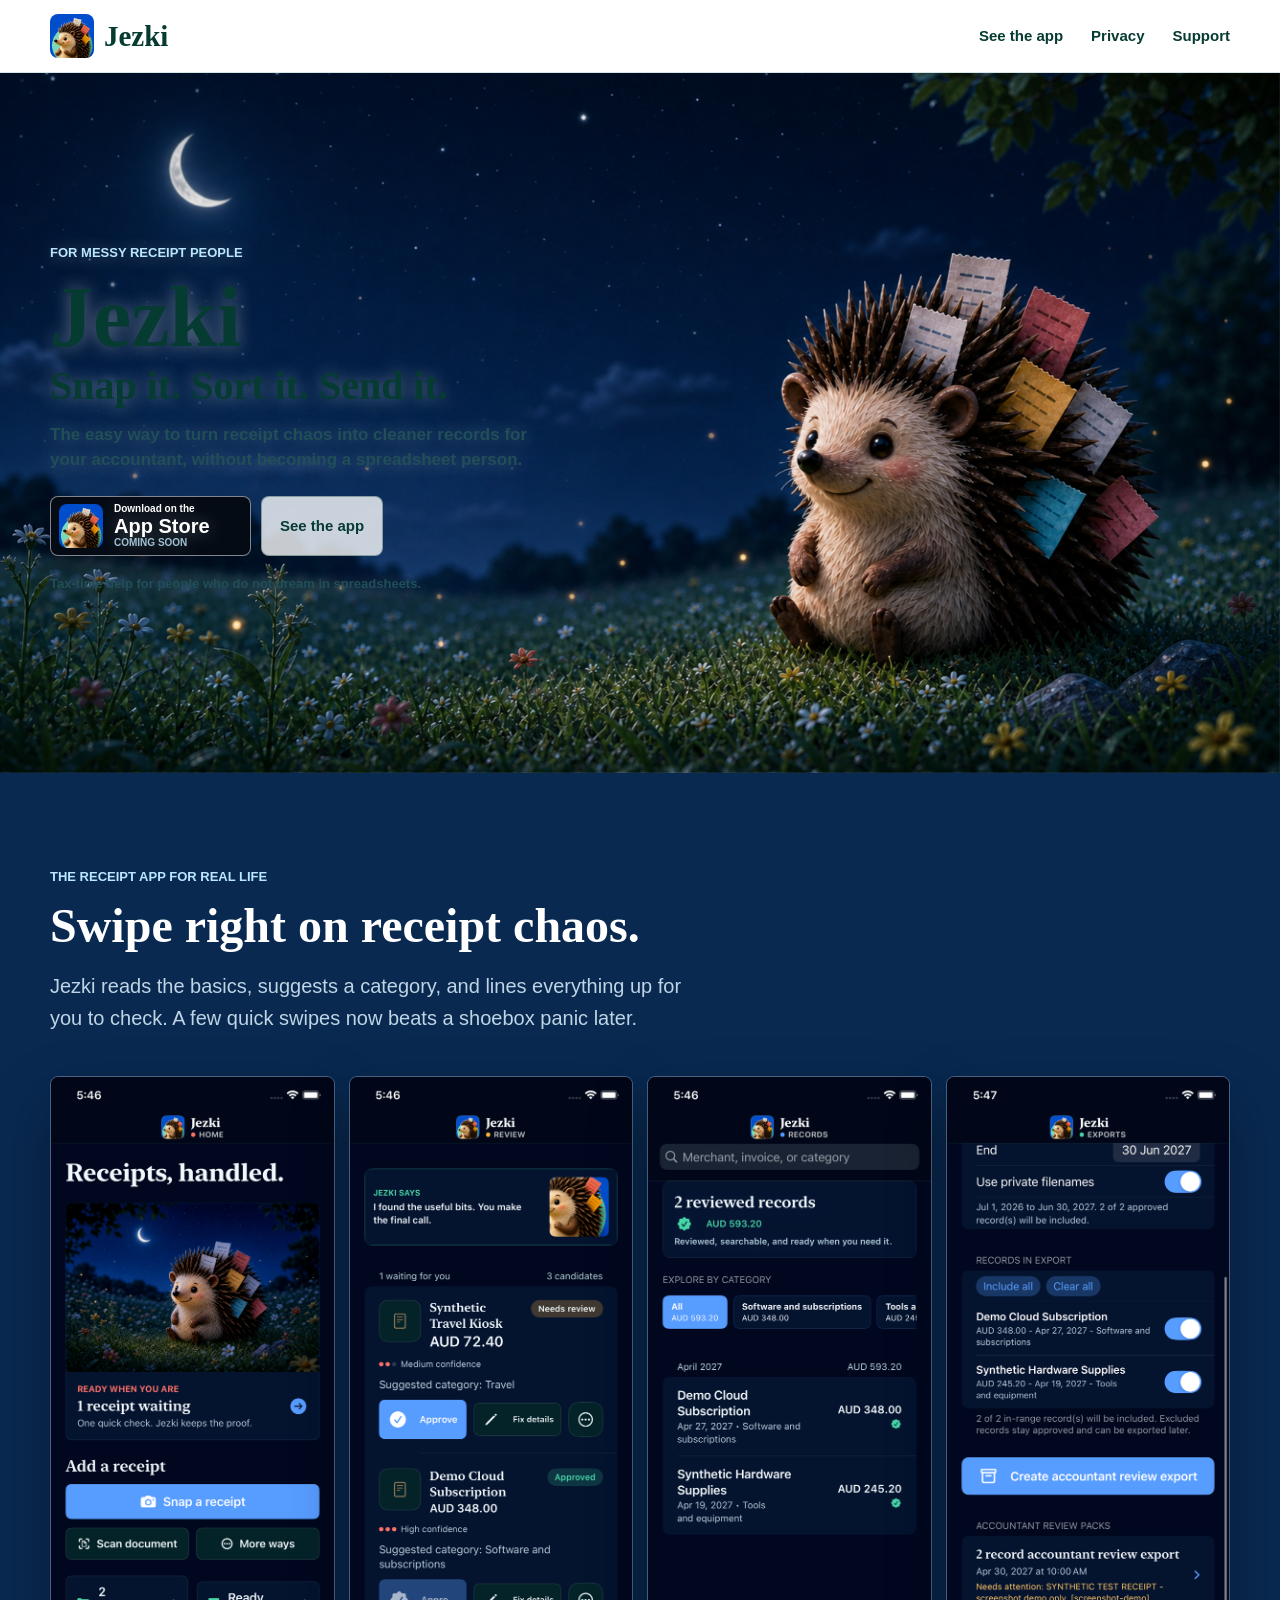
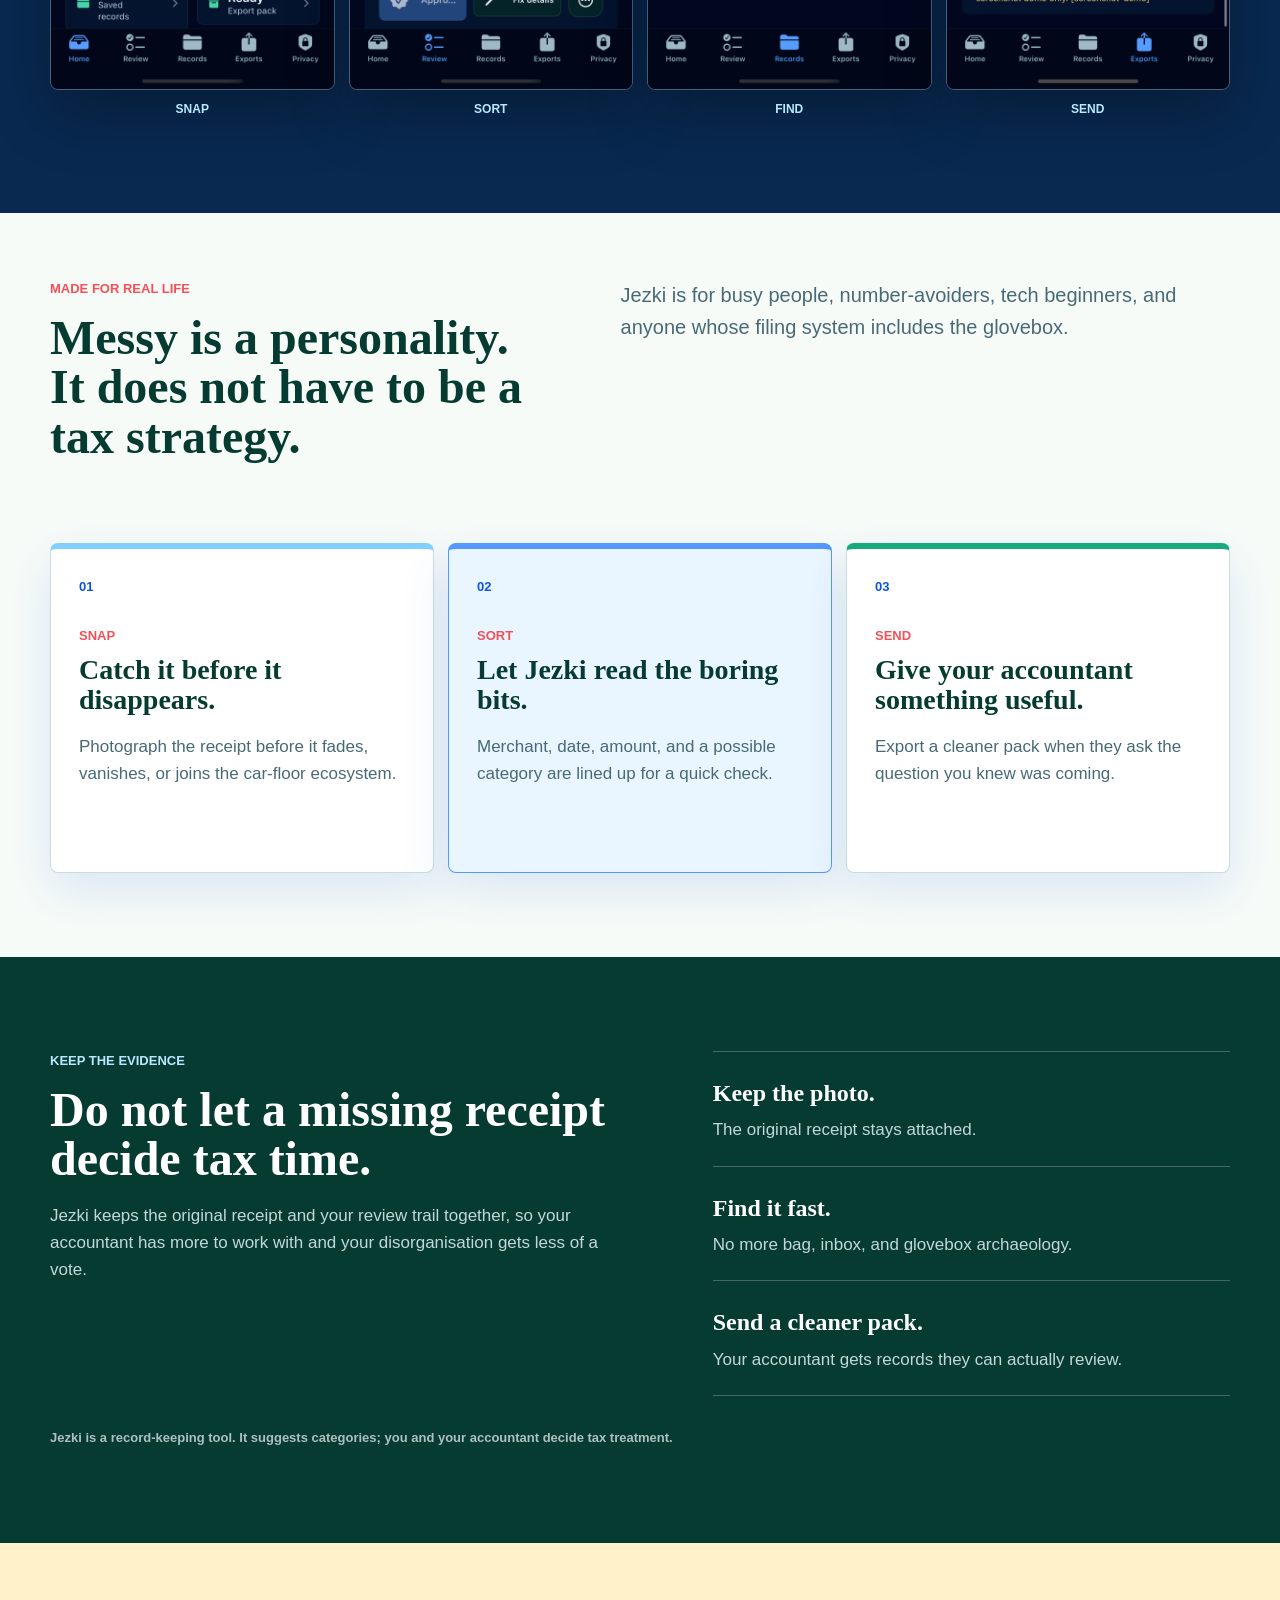
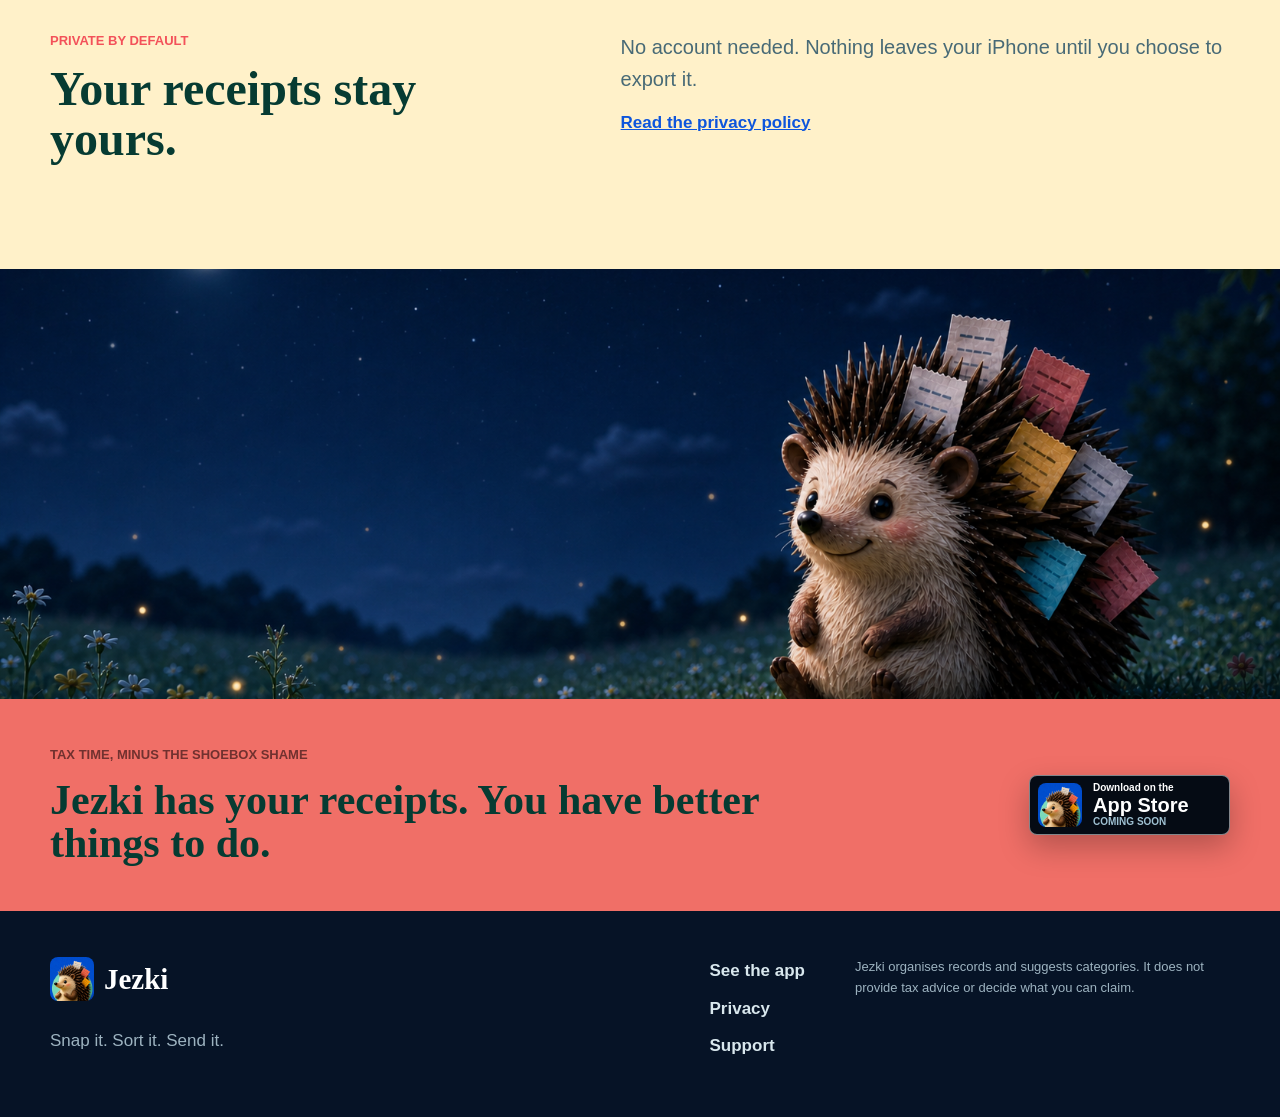
==== commit b56fef58: "Bring the calm Jezki art direction to the website" ====
--- a/index.html
+++ b/index.html
@@ -32,9 +32,9 @@
   <main id="main">
     <section class="hero" aria-labelledby="hero-title">
       <picture class="hero-media" aria-hidden="true">
-        <source srcset="assets/jezki-hero-wide-night.png" media="(max-width: 700px)">
-        <source srcset="assets/jezki-hero-wide-night.png" media="(prefers-color-scheme: dark)">
-        <img src="assets/jezki-hero-wide-day.png" alt="" width="1920" height="1080">
+        <source srcset="assets/jezki-hero-calm-wide-night.png" media="(max-width: 700px)">
+        <source srcset="assets/jezki-hero-calm-wide-night.png" media="(prefers-color-scheme: dark)">
+        <img src="assets/jezki-hero-calm-wide-day.png" alt="" width="1792" height="1024">
       </picture>
       <div class="wrap hero-inner">
         <div class="hero-copy">
@@ -63,19 +63,19 @@
         </div>
         <div class="screen-row" aria-label="Jezki app screens">
           <figure>
-            <img src="assets/app-home-dark.png" alt="Jezki home screen with the review queue and six ways to gather proof" width="590" height="1277" loading="lazy">
+            <img src="assets/app-home-dark.png?v=20260711-2" alt="Jezki home screen with one calm review queue and clear receipt actions" width="590" height="1277" loading="lazy">
             <figcaption>Snap</figcaption>
           </figure>
           <figure>
-            <img src="assets/app-review-dark.png" alt="Jezki review screen showing an expense candidate ready to approve or fix" width="590" height="1277" loading="lazy">
+            <img src="assets/app-review-dark.png?v=20260711-2" alt="Jezki review screen showing an expense candidate ready to approve or fix" width="590" height="1277" loading="lazy">
             <figcaption>Sort</figcaption>
           </figure>
           <figure>
-            <img src="assets/app-records-dark.png" alt="Jezki records screen with search, category filters, and reviewed totals" width="590" height="1277" loading="lazy">
+            <img src="assets/app-records-dark.png?v=20260711-2" alt="Jezki records screen with search, category filters, and reviewed totals" width="590" height="1277" loading="lazy">
             <figcaption>Find</figcaption>
           </figure>
           <figure>
-            <img src="assets/app-exports-dark.png" alt="Jezki export screen preparing reviewed records for an accountant" width="590" height="1277" loading="lazy">
+            <img src="assets/app-exports-dark.png?v=20260711-2" alt="Jezki export screen preparing reviewed records for an accountant" width="590" height="1277" loading="lazy">
             <figcaption>Send</figcaption>
           </figure>
         </div>
@@ -146,9 +146,9 @@
 
     <section class="closing" aria-label="Jezki carrying a bundle of receipts through a flower meadow">
       <picture aria-hidden="true">
-        <source srcset="assets/jezki-hero-wide-night.png" media="(max-width: 700px)">
-        <source srcset="assets/jezki-hero-wide-night.png" media="(prefers-color-scheme: dark)">
-        <img src="assets/jezki-hero-wide-day.png" alt="" width="1920" height="1080" loading="lazy">
+        <source srcset="assets/jezki-hero-calm-wide-night.png" media="(max-width: 700px)">
+        <source srcset="assets/jezki-hero-calm-wide-night.png" media="(prefers-color-scheme: dark)">
+        <img src="assets/jezki-hero-calm-wide-day.png" alt="" width="1792" height="1024" loading="lazy">
       </picture>
     </section>
 
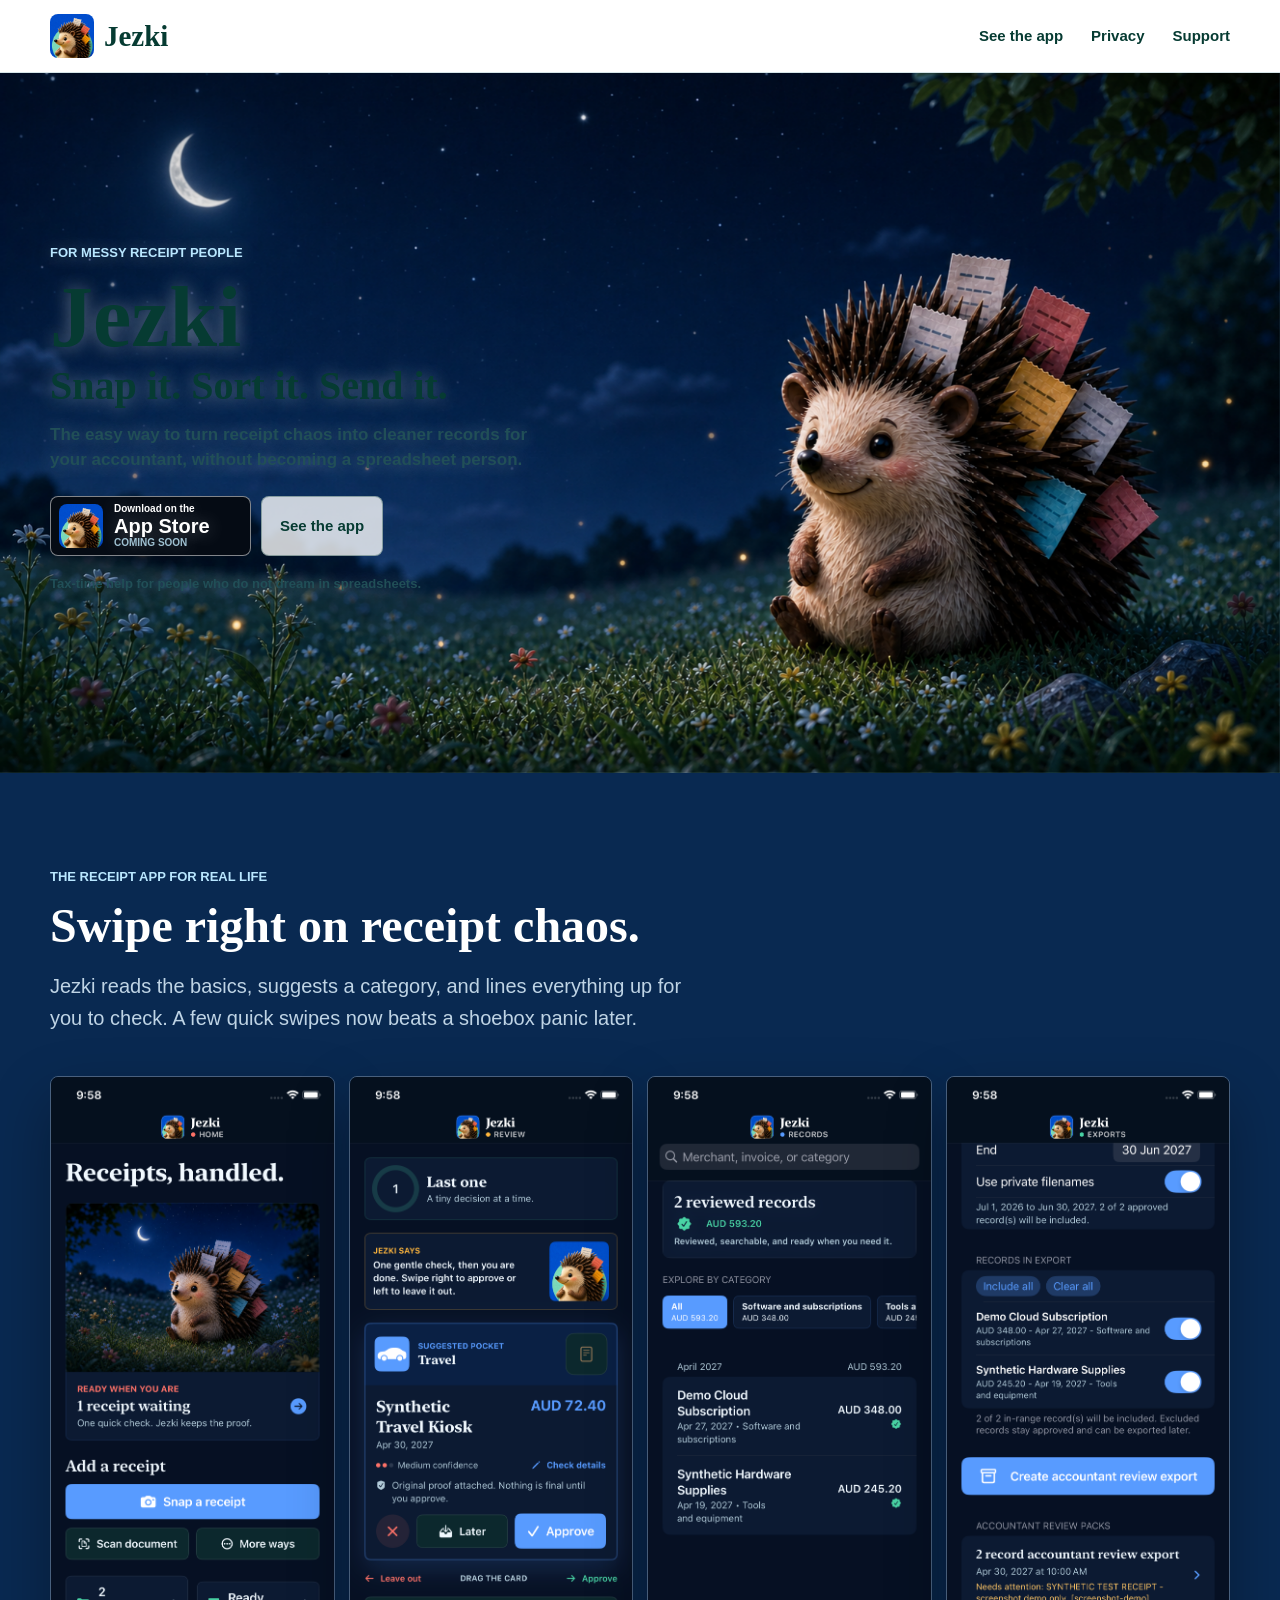
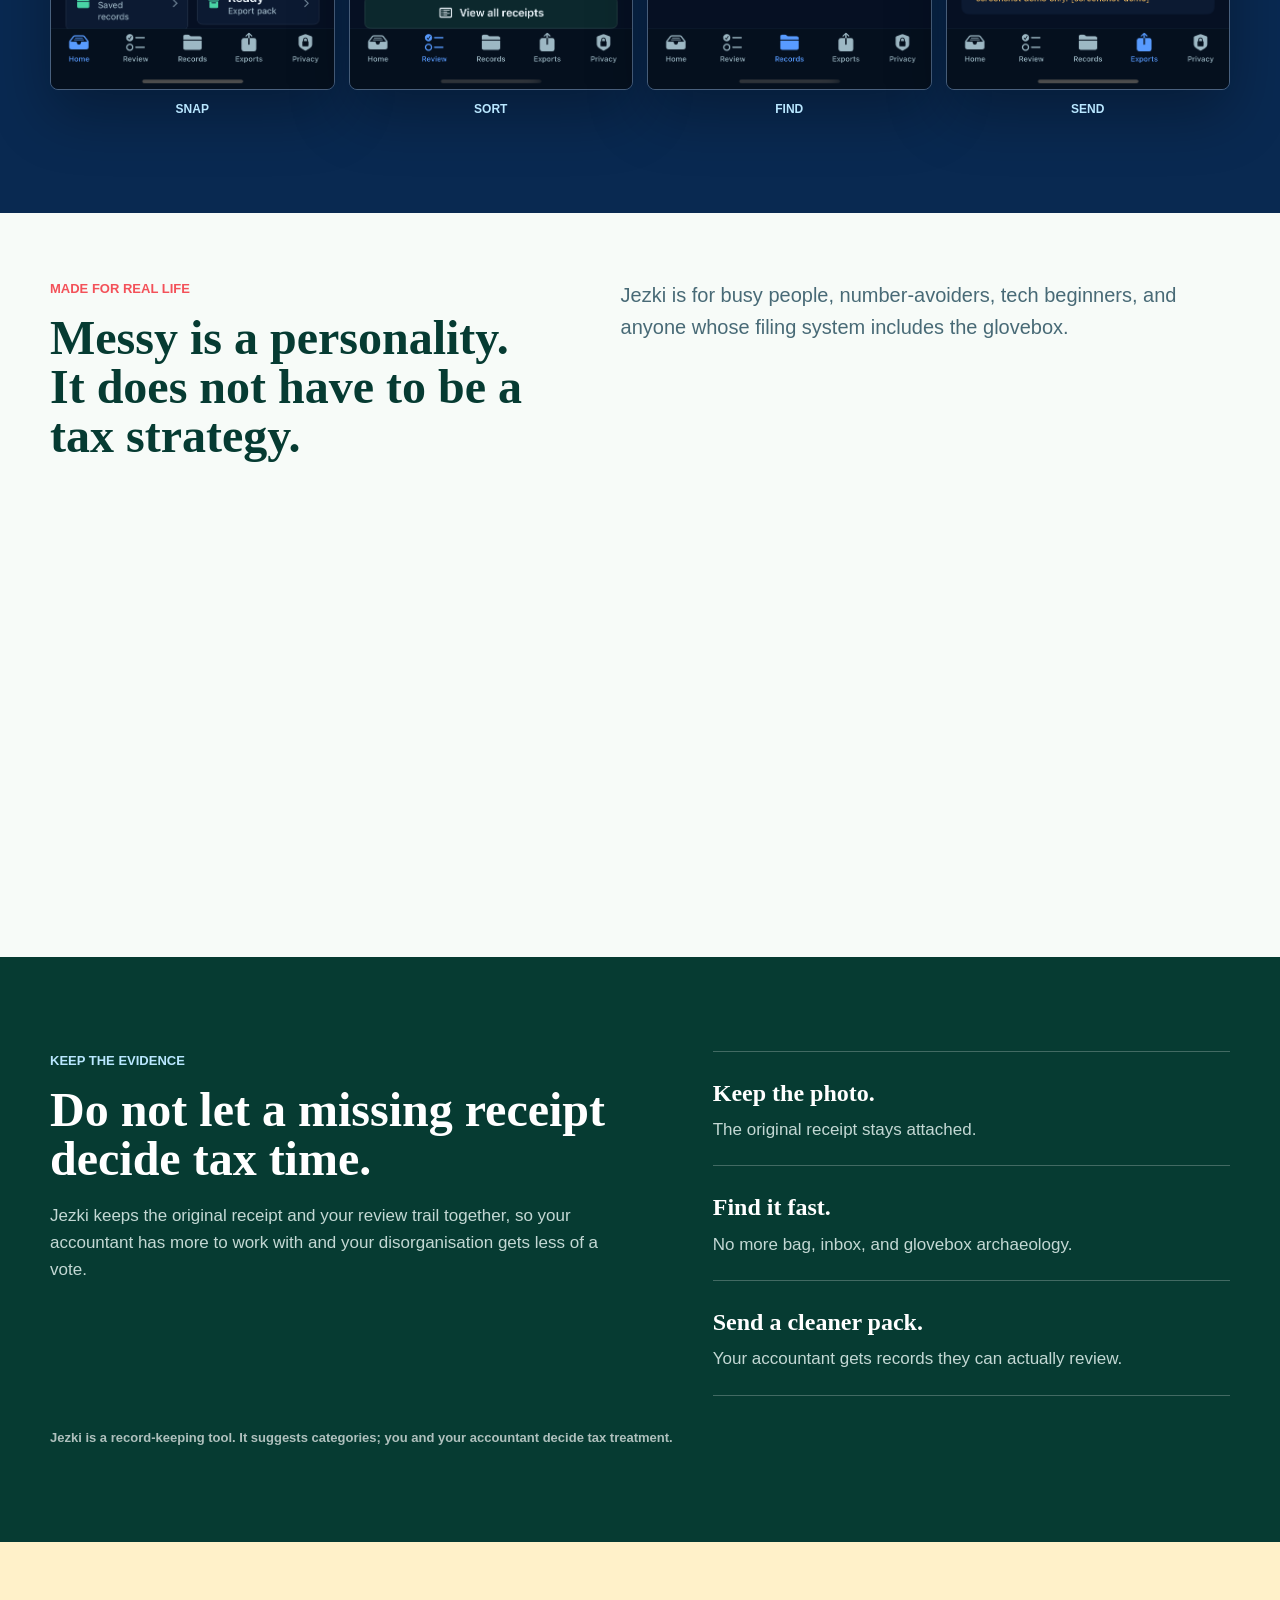
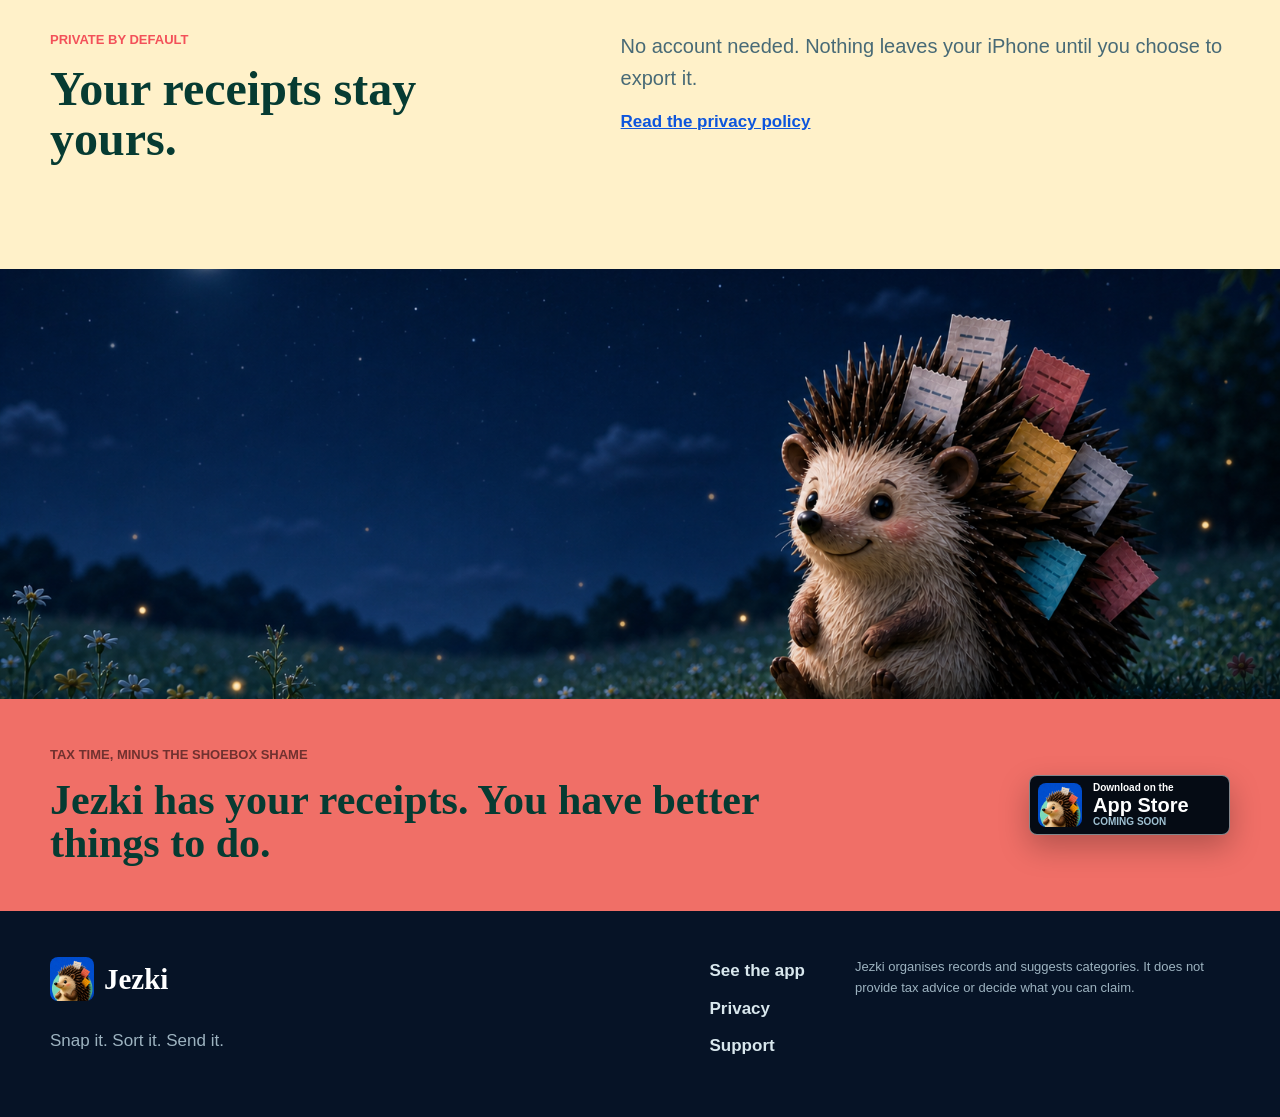
==== commit b9c1a0e4: "Add motion and the new receipt review showcase" ====
--- a/index.html
+++ b/index.html
@@ -9,7 +9,7 @@
   <meta property="og:type" content="website">
   <meta property="og:title" content="Jezki - Snap it. Sort it. Send it.">
   <meta property="og:description" content="A fun, simple way to turn receipt chaos into cleaner records for your accountant.">
-  <link rel="stylesheet" href="assets/styles.css?v=20260711-1">
+  <link rel="stylesheet" href="assets/styles-v5.css">
   <link rel="icon" href="assets/jezki-icon.png">
 </head>
 <body>
@@ -63,19 +63,19 @@
         </div>
         <div class="screen-row" aria-label="Jezki app screens">
           <figure>
-            <img src="assets/app-home-dark.png?v=20260711-2" alt="Jezki home screen with one calm review queue and clear receipt actions" width="590" height="1277" loading="lazy">
+            <img src="assets/app-home-dark.png?v=20260711-3" alt="Jezki home screen with one calm review queue and clear receipt actions" width="590" height="1277" loading="lazy">
             <figcaption>Snap</figcaption>
           </figure>
           <figure>
-            <img src="assets/app-review-dark.png?v=20260711-2" alt="Jezki review screen showing an expense candidate ready to approve or fix" width="590" height="1277" loading="lazy">
+            <img src="assets/app-review-dark.png?v=20260711-3" alt="Jezki review screen showing a colourful category-aware receipt card ready to swipe" width="590" height="1277" loading="lazy">
             <figcaption>Sort</figcaption>
           </figure>
           <figure>
-            <img src="assets/app-records-dark.png?v=20260711-2" alt="Jezki records screen with search, category filters, and reviewed totals" width="590" height="1277" loading="lazy">
+            <img src="assets/app-records-dark.png?v=20260711-3" alt="Jezki records screen with search, category filters, and reviewed totals" width="590" height="1277" loading="lazy">
             <figcaption>Find</figcaption>
           </figure>
           <figure>
-            <img src="assets/app-exports-dark.png?v=20260711-2" alt="Jezki export screen preparing reviewed records for an accountant" width="590" height="1277" loading="lazy">
+            <img src="assets/app-exports-dark.png?v=20260711-3" alt="Jezki export screen preparing reviewed records for an accountant" width="590" height="1277" loading="lazy">
             <figcaption>Send</figcaption>
           </figure>
         </div>
@@ -183,5 +183,6 @@
       <p class="footer-note">Jezki organises records and suggests categories. It does not provide tax advice or decide what you can claim.</p>
     </div>
   </footer>
+  <script src="assets/motion.js" defer></script>
 </body>
 </html>
--- a/assets/styles-v5.css
+++ b/assets/styles-v5.css
@@ -0,0 +1,1359 @@
+:root {
+  color-scheme: light dark;
+  --paper: #f7fbf8;
+  --paper-strong: #ffffff;
+  --surface: #ffffff;
+  --surface-blue: #eaf6ff;
+  --surface-mint: #e5f7ef;
+  --surface-amber: #fff1c9;
+  --ink: #063b32;
+  --ink-soft: #486a76;
+  --line: #c9dde1;
+  --cobalt: #0d55dc;
+  --cobalt-bright: #5598ff;
+  --sky: #83cfff;
+  --coral: #f35159;
+  --mint: #18a97d;
+  --amber: #f0a92e;
+  --night: #061326;
+  --deep-green: #063b32;
+  --showcase: #092951;
+  --hero-ink: #063b32;
+  --hero-soft: #214f57;
+  --hero-glass: rgba(255, 255, 255, .78);
+  --display: "Iowan Old Style", "Palatino Linotype", Palatino, Georgia, serif;
+  --sans: -apple-system, BlinkMacSystemFont, "Segoe UI", sans-serif;
+  --shadow: 0 18px 50px rgba(13, 85, 220, .12);
+}
+
+* {
+  box-sizing: border-box;
+}
+
+html {
+  scroll-behavior: smooth;
+}
+
+body {
+  margin: 0;
+  overflow-x: hidden;
+  background: var(--paper);
+  color: var(--ink);
+  font-family: var(--sans);
+  font-size: 17px;
+  line-height: 1.6;
+  letter-spacing: 0;
+  text-rendering: optimizeLegibility;
+}
+
+img {
+  display: block;
+  max-width: 100%;
+}
+
+a {
+  color: inherit;
+}
+
+.wrap {
+  width: min(1180px, calc(100% - 48px));
+  margin: 0 auto;
+}
+
+.skip-link {
+  position: fixed;
+  top: 12px;
+  left: 12px;
+  z-index: 100;
+  padding: 10px 14px;
+  border: 2px solid var(--cobalt);
+  border-radius: 6px;
+  background: var(--surface);
+  color: var(--ink);
+  transform: translateY(-160%);
+}
+
+.skip-link:focus {
+  transform: translateY(0);
+}
+
+:focus-visible {
+  outline: 3px solid var(--amber);
+  outline-offset: 4px;
+}
+
+.site-header {
+  position: sticky;
+  top: 0;
+  z-index: 20;
+  min-height: 72px;
+  border-bottom: 1px solid color-mix(in srgb, var(--line) 75%, transparent);
+  background: color-mix(in srgb, var(--paper-strong) 91%, transparent);
+  backdrop-filter: blur(18px);
+}
+
+.header-inner {
+  min-height: 72px;
+  display: flex;
+  align-items: center;
+  justify-content: space-between;
+  gap: 28px;
+}
+
+.brand {
+  display: inline-flex;
+  align-items: center;
+  gap: 10px;
+  color: var(--ink);
+  font-family: var(--display);
+  font-size: 29px;
+  font-weight: 800;
+  line-height: 1;
+  text-decoration: none;
+}
+
+.brand img {
+  width: 44px;
+  height: 44px;
+  border-radius: 8px;
+}
+
+.nav {
+  display: flex;
+  align-items: center;
+  gap: 28px;
+  font-size: 15px;
+  font-weight: 750;
+}
+
+.nav a,
+.site-footer nav a {
+  text-decoration: none;
+}
+
+.nav a:hover,
+.site-footer nav a:hover,
+.text-link:hover {
+  color: var(--cobalt);
+}
+
+.hero {
+  position: relative;
+  isolation: isolate;
+  height: min(700px, calc(100svh - 72px));
+  min-height: 610px;
+  overflow: hidden;
+  background: #83cfff;
+  color: var(--hero-ink);
+}
+
+.hero-media,
+.hero-media img {
+  position: absolute;
+  inset: 0;
+  width: 100%;
+  height: 100%;
+}
+
+.hero-media img {
+  object-fit: cover;
+  object-position: center center;
+  animation: scene-reveal 900ms ease-out both, scene-breathe 14s 900ms ease-in-out infinite alternate;
+}
+
+.hero-inner {
+  position: relative;
+  z-index: 2;
+  height: 100%;
+  display: flex;
+  align-items: center;
+}
+
+.hero-copy {
+  width: min(535px, 44%);
+  padding: 42px 0 50px;
+  text-shadow: 0 1px 18px rgba(255, 255, 255, .38);
+  animation: copy-reveal 700ms 180ms ease-out both;
+}
+
+.eyebrow {
+  margin: 0 0 13px;
+  color: var(--coral);
+  font-size: 13px;
+  font-weight: 850;
+  letter-spacing: 0;
+  text-transform: uppercase;
+}
+
+.eyebrow.light {
+  color: #b9e7ff;
+}
+
+h1,
+h2,
+h3,
+p {
+  overflow-wrap: anywhere;
+}
+
+h1,
+h2,
+h3 {
+  margin-top: 0;
+  font-family: var(--display);
+  letter-spacing: 0;
+}
+
+h1 {
+  margin-bottom: 8px;
+  font-size: 86px;
+  line-height: .94;
+}
+
+.hero-promise {
+  max-width: 510px;
+  margin: 0 0 15px;
+  font-family: var(--display);
+  font-size: 40px;
+  font-weight: 800;
+  line-height: 1.02;
+}
+
+.hero-detail {
+  max-width: 510px;
+  margin: 0 0 24px;
+  color: var(--hero-soft);
+  font-size: 17px;
+  font-weight: 600;
+  line-height: 1.48;
+}
+
+.hero-note {
+  margin: 18px 0 0;
+  color: var(--hero-soft);
+  font-size: 13px;
+  font-weight: 800;
+}
+
+.hero-actions {
+  display: flex;
+  flex-wrap: wrap;
+  gap: 10px;
+}
+
+.store-link {
+  min-height: 58px;
+  display: inline-flex;
+  align-items: center;
+  gap: 11px;
+  padding: 7px 14px 7px 8px;
+  border: 1px solid rgba(255, 255, 255, .5);
+  border-radius: 8px;
+  background: #050b14;
+  color: #fff;
+  line-height: 1;
+  text-decoration: none;
+  box-shadow: 0 12px 30px rgba(0, 0, 0, .25);
+}
+
+.store-link img {
+  width: 44px;
+  height: 44px;
+  flex: 0 0 44px;
+  border-radius: 8px;
+}
+
+.store-link span {
+  min-width: 122px;
+  display: grid;
+  gap: 2px;
+}
+
+.store-link small,
+.store-link em {
+  font-family: var(--sans);
+  font-size: 10px;
+  font-style: normal;
+  font-weight: 700;
+}
+
+.store-link strong {
+  font-family: var(--sans);
+  font-size: 20px;
+  font-weight: 800;
+}
+
+.store-link em {
+  color: #9fc1d2;
+  text-transform: uppercase;
+}
+
+.store-link:hover {
+  border-color: var(--sky);
+}
+
+.button {
+  min-height: 48px;
+  display: inline-flex;
+  align-items: center;
+  justify-content: center;
+  padding: 12px 18px;
+  border: 1px solid transparent;
+  border-radius: 8px;
+  font-size: 15px;
+  font-weight: 800;
+  line-height: 1.2;
+  text-decoration: none;
+  text-shadow: none;
+}
+
+.button.primary {
+  background: var(--cobalt);
+  color: #fff;
+  box-shadow: 0 10px 30px rgba(0, 31, 110, .22);
+}
+
+.button.primary:hover {
+  background: #0844bd;
+}
+
+.button.glass {
+  border-color: rgba(6, 59, 50, .34);
+  background: var(--hero-glass);
+  color: var(--hero-ink);
+  backdrop-filter: blur(12px);
+}
+
+.dark-button {
+  flex: 0 0 auto;
+  background: var(--deep-green);
+  color: #fff;
+}
+
+.section {
+  padding: 88px 0;
+}
+
+.intro {
+  padding-top: 66px;
+  padding-bottom: 48px;
+  background: var(--paper);
+}
+
+.split-intro,
+.boundary-grid,
+.faq-grid {
+  display: grid;
+  grid-template-columns: minmax(0, .9fr) minmax(0, 1.1fr);
+  gap: 72px;
+  align-items: start;
+}
+
+h2 {
+  margin-bottom: 18px;
+  font-size: 48px;
+  line-height: 1.03;
+}
+
+h3 {
+  margin-bottom: 10px;
+  font-size: 28px;
+  line-height: 1.1;
+}
+
+.section-lede,
+.section-head > p:last-child {
+  margin: 0;
+  color: var(--ink-soft);
+  font-size: 20px;
+}
+
+.workflow {
+  padding-top: 16px;
+  padding-bottom: 84px;
+}
+
+.workflow-grid {
+  display: grid;
+  grid-template-columns: repeat(3, minmax(0, 1fr));
+  gap: 14px;
+}
+
+.workflow-step {
+  min-height: 330px;
+  padding: 28px;
+  border: 1px solid var(--line);
+  border-top: 6px solid var(--sky);
+  border-radius: 8px;
+  background: var(--surface);
+  box-shadow: var(--shadow);
+}
+
+.review-step {
+  border-color: var(--cobalt-bright);
+  background: var(--surface-blue);
+}
+
+.export-step {
+  border-top-color: var(--mint);
+}
+
+.step-number,
+.step-kicker {
+  display: block;
+  font-size: 13px;
+  font-weight: 850;
+  text-transform: uppercase;
+}
+
+.step-number {
+  margin-bottom: 28px;
+  color: var(--cobalt);
+}
+
+.step-kicker {
+  margin: 0 0 8px;
+  color: var(--coral);
+}
+
+.workflow-step > p:last-of-type {
+  color: var(--ink-soft);
+}
+
+.swipe-cue {
+  display: grid;
+  grid-template-columns: 1fr 1.3fr 1fr;
+  align-items: center;
+  gap: 8px;
+  margin-top: 24px;
+  font-size: 12px;
+  font-weight: 850;
+  text-align: center;
+}
+
+.dismiss-cue {
+  color: var(--coral);
+}
+
+.approve-cue {
+  color: var(--mint);
+}
+
+.receipt-card {
+  min-height: 86px;
+  display: flex;
+  flex-direction: column;
+  align-items: center;
+  justify-content: center;
+  padding: 12px;
+  border: 1px solid var(--line);
+  border-radius: 8px;
+  background: var(--surface);
+  color: var(--ink);
+  box-shadow: 0 12px 24px rgba(13, 85, 220, .12);
+  font-family: var(--display);
+  font-size: 18px;
+}
+
+.receipt-card small {
+  font-family: var(--sans);
+  font-size: 11px;
+  font-weight: 650;
+}
+
+.app-showcase {
+  padding: 94px 0;
+  overflow: hidden;
+  background: var(--showcase);
+  color: #f5f9ff;
+}
+
+.showcase-head {
+  max-width: 760px;
+  margin-bottom: 42px;
+}
+
+.showcase-head h2 {
+  color: #fff;
+}
+
+.showcase-head > p:not(.eyebrow) {
+  max-width: 660px;
+  margin-bottom: 0;
+  color: #bfd4e5;
+  font-size: 20px;
+}
+
+.showcase-points {
+  margin: 30px 0 0;
+  padding: 0;
+  list-style: none;
+  border-top: 1px solid rgba(255, 255, 255, .18);
+}
+
+.showcase-points li {
+  display: grid;
+  grid-template-columns: 72px 1fr;
+  gap: 16px;
+  padding: 17px 0;
+  border-bottom: 1px solid rgba(255, 255, 255, .18);
+}
+
+.showcase-points strong {
+  color: #83cfff;
+}
+
+.showcase-points span {
+  color: #bfd4e5;
+}
+
+.screen-row {
+  display: grid;
+  grid-template-columns: repeat(4, minmax(0, 1fr));
+  gap: 14px;
+  align-items: start;
+}
+
+.screen-row figure {
+  margin: 0;
+  transition: transform 280ms ease;
+}
+
+.screen-row figure:hover {
+  transform: translateY(-8px);
+}
+
+.screen-row img {
+  width: 100%;
+  height: auto;
+  border: 1px solid rgba(255, 255, 255, .26);
+  border-radius: 8px;
+  box-shadow: 0 24px 60px rgba(0, 0, 0, .3);
+}
+
+.screen-row figcaption {
+  margin-top: 10px;
+  color: #b9e7ff;
+  font-size: 12px;
+  font-weight: 850;
+  text-align: center;
+  text-transform: uppercase;
+}
+
+.sources {
+  background: var(--surface-mint);
+}
+
+.section-head {
+  max-width: 760px;
+  margin-bottom: 42px;
+}
+
+.source-list {
+  display: grid;
+  grid-template-columns: repeat(3, minmax(0, 1fr));
+  gap: 12px;
+}
+
+.source-list article {
+  min-height: 214px;
+  padding: 24px;
+  border: 1px solid var(--line);
+  border-radius: 8px;
+  background: var(--surface);
+}
+
+.source-list article:nth-child(3n + 1) {
+  border-top: 5px solid var(--cobalt-bright);
+}
+
+.source-list article:nth-child(3n + 2) {
+  border-top: 5px solid var(--coral);
+}
+
+.source-list article:nth-child(3n + 3) {
+  border-top: 5px solid var(--amber);
+}
+
+.source-list article span {
+  color: var(--cobalt);
+  font-size: 12px;
+  font-weight: 850;
+  text-transform: uppercase;
+}
+
+.source-list article p {
+  margin-bottom: 0;
+  color: var(--ink-soft);
+}
+
+.privacy-band {
+  padding: 94px 0;
+  background: var(--deep-green);
+  color: #f2f8ff;
+}
+
+.privacy-grid {
+  display: grid;
+  grid-template-columns: minmax(0, 1fr) minmax(0, .9fr);
+  gap: 88px;
+  align-items: start;
+}
+
+.privacy-grid h2 {
+  color: #fff;
+}
+
+.privacy-grid p {
+  color: #c3d8d4;
+}
+
+.text-link {
+  display: inline-block;
+  margin-top: 14px;
+  color: var(--cobalt);
+  font-weight: 800;
+}
+
+.light-link {
+  color: #94d8ff;
+}
+
+.privacy-list {
+  margin: 0;
+  padding: 0;
+  list-style: none;
+  border-top: 1px solid rgba(255, 255, 255, .24);
+}
+
+.privacy-list li {
+  padding: 22px 0;
+  border-bottom: 1px solid rgba(255, 255, 255, .24);
+}
+
+.privacy-list strong,
+.privacy-list span {
+  display: block;
+}
+
+.privacy-list strong {
+  margin-bottom: 4px;
+  color: #fff;
+  font-family: var(--display);
+  font-size: 24px;
+}
+
+.privacy-list span {
+  color: #c3d8d4;
+}
+
+.compact-disclaimer {
+  margin-top: 32px;
+  margin-bottom: 0;
+  color: rgba(255, 255, 255, .68);
+  font-size: 13px;
+  font-weight: 650;
+}
+
+.boundary {
+  background: var(--surface-amber);
+}
+
+.boundary-grid > div:last-child p:first-child {
+  margin-top: 0;
+  font-size: 20px;
+}
+
+.boundary-grid > div:last-child p:last-child {
+  color: var(--ink-soft);
+}
+
+.faq {
+  background: var(--surface-blue);
+}
+
+.faq-list {
+  border-top: 1px solid var(--line);
+}
+
+.faq-list details {
+  border-bottom: 1px solid var(--line);
+}
+
+.faq-list summary {
+  padding: 20px 42px 20px 0;
+  cursor: pointer;
+  font-family: var(--display);
+  font-size: 22px;
+  font-weight: 750;
+}
+
+.faq-list details p {
+  margin: -6px 0 22px;
+  color: var(--ink-soft);
+}
+
+.closing {
+  position: relative;
+  height: 430px;
+  overflow: hidden;
+  background: #83cfff;
+}
+
+.closing picture,
+.closing picture img {
+  position: absolute;
+  inset: 0;
+  width: 100%;
+  height: 100%;
+}
+
+.closing picture img {
+  object-fit: cover;
+  object-position: center center;
+}
+
+.closing-cta {
+  padding: 46px 0;
+  background: #f06f67;
+  color: #063b32;
+}
+
+.closing-cta-inner {
+  display: grid;
+  grid-template-columns: minmax(0, 1fr) auto;
+  gap: 48px;
+  align-items: center;
+}
+
+.closing-cta .eyebrow {
+  color: #71312f;
+}
+
+.closing-cta h2 {
+  max-width: 820px;
+  margin-bottom: 0;
+  font-size: 42px;
+}
+
+.store-link-dark {
+  justify-self: end;
+}
+
+.site-footer {
+  padding: 46px 0;
+  background: var(--night);
+  color: #d8e7ed;
+}
+
+.footer-grid {
+  display: grid;
+  grid-template-columns: minmax(0, 1.3fr) auto minmax(220px, .8fr);
+  gap: 50px;
+  align-items: start;
+}
+
+.footer-brand {
+  color: #fff;
+}
+
+.site-footer p {
+  color: #9db3c0;
+}
+
+.site-footer nav {
+  display: grid;
+  gap: 10px;
+  font-weight: 750;
+}
+
+.footer-note {
+  margin-top: 0;
+  font-size: 13px;
+}
+
+/* Reading pages */
+.page-hero {
+  position: relative;
+  min-height: 430px;
+  display: flex;
+  align-items: flex-end;
+  overflow: hidden;
+  background: var(--night);
+  color: #fff;
+}
+
+.page-hero picture,
+.page-hero picture img,
+.page-hero::after {
+  position: absolute;
+  inset: 0;
+  width: 100%;
+  height: 100%;
+}
+
+.page-hero picture img {
+  object-fit: cover;
+  object-position: center 52%;
+}
+
+.page-hero::after {
+  content: "";
+  background: rgba(4, 29, 36, .58);
+}
+
+.page-hero .wrap {
+  position: relative;
+  z-index: 2;
+  padding-top: 80px;
+  padding-bottom: 64px;
+}
+
+.page-hero h1 {
+  max-width: 760px;
+  margin-bottom: 16px;
+  font-size: 62px;
+}
+
+.page-hero .lede {
+  max-width: 720px;
+  margin: 0;
+  color: rgba(255, 255, 255, .9);
+  font-size: 20px;
+}
+
+.reading {
+  padding: 72px 0 104px;
+}
+
+.reading .wrap {
+  width: min(860px, calc(100% - 48px));
+}
+
+.notice {
+  margin-bottom: 36px;
+  padding: 20px 22px;
+  border-left: 5px solid var(--coral);
+  background: var(--surface-blue);
+}
+
+.notice p {
+  margin: 4px 0 0;
+}
+
+.toc {
+  margin-bottom: 48px;
+  padding: 26px;
+  border: 1px solid var(--line);
+  border-radius: 8px;
+  background: var(--surface);
+}
+
+.toc > p {
+  margin: 0 0 10px;
+  font-weight: 850;
+}
+
+.toc ul {
+  display: flex;
+  flex-wrap: wrap;
+  gap: 8px 18px;
+  margin: 0;
+  padding: 0;
+  list-style: none;
+}
+
+.toc a {
+  color: var(--mint);
+  font-weight: 700;
+  text-decoration-color: color-mix(in srgb, var(--mint) 58%, transparent);
+  text-decoration-thickness: 2px;
+  text-underline-offset: 3px;
+}
+
+.doc-block {
+  padding: 36px 0;
+  border-top: 1px solid var(--line);
+}
+
+.doc-block h2 {
+  margin-bottom: 14px;
+  font-size: 34px;
+}
+
+.doc-block p {
+  color: var(--ink-soft);
+}
+
+.doc-block .updated {
+  font-size: 14px;
+  font-weight: 750;
+}
+
+@keyframes scene-reveal {
+  from { opacity: .74; transform: scale(1.025); }
+  to { opacity: 1; transform: scale(1); }
+}
+
+@keyframes copy-reveal {
+  from { opacity: 0; transform: translateY(14px); }
+  to { opacity: 1; transform: translateY(0); }
+}
+
+@keyframes scene-breathe {
+  from { transform: scale(1); }
+  to { transform: scale(1.018) translate3d(0, -3px, 0); }
+}
+
+.motion-ready .motion-reveal {
+  opacity: 0;
+  transform: translateY(22px);
+  transition: opacity 620ms ease, transform 620ms cubic-bezier(.2, .8, .2, 1);
+}
+
+.motion-ready .motion-reveal.is-visible {
+  opacity: 1;
+  transform: translateY(0);
+}
+
+.motion-ready .screen-row .motion-reveal:nth-child(2),
+.motion-ready .workflow-grid .motion-reveal:nth-child(2) {
+  transition-delay: 90ms;
+}
+
+.motion-ready .screen-row .motion-reveal:nth-child(3),
+.motion-ready .workflow-grid .motion-reveal:nth-child(3) {
+  transition-delay: 180ms;
+}
+
+.motion-ready .screen-row .motion-reveal:nth-child(4) {
+  transition-delay: 270ms;
+}
+
+@media (max-width: 1040px) {
+  .hero-copy {
+    width: 47%;
+  }
+
+  h1 {
+    font-size: 76px;
+  }
+
+  .hero-promise {
+    font-size: 36px;
+  }
+
+  .showcase-grid {
+    grid-template-columns: 1fr;
+  }
+
+  .showcase-copy {
+    max-width: 720px;
+  }
+}
+
+@media (max-width: 900px) {
+  .workflow-grid,
+  .source-list {
+    grid-template-columns: repeat(2, minmax(0, 1fr));
+  }
+
+  .workflow-step:last-child {
+    grid-column: 1 / -1;
+    min-height: 280px;
+  }
+
+  .privacy-grid,
+  .footer-grid {
+    grid-template-columns: 1fr 1fr;
+  }
+
+  .footer-note {
+    grid-column: 1 / -1;
+  }
+}
+
+@media (max-width: 700px) {
+  :root {
+    color-scheme: dark;
+    --paper: #071d1a;
+    --paper-strong: #09252d;
+    --surface: #0d2b33;
+    --surface-blue: #0d3150;
+    --surface-mint: #0b382e;
+    --surface-amber: #393219;
+    --ink: #f3f8ff;
+    --ink-soft: #b6ccd3;
+    --line: #2b5157;
+    --cobalt: #65a1ff;
+    --cobalt-bright: #79aeff;
+    --coral: #ff7b79;
+    --mint: #43d8ad;
+    --amber: #ffc259;
+    --showcase: #0a2448;
+    --hero-ink: #ffffff;
+    --hero-soft: #d4e6f4;
+    --hero-glass: rgba(3, 25, 37, .72);
+    --shadow: 0 18px 50px rgba(0, 0, 0, .2);
+  }
+
+  .wrap,
+  .reading .wrap {
+    width: min(100% - 30px, 1180px);
+  }
+
+  .site-header,
+  .header-inner {
+    min-height: 64px;
+  }
+
+  .brand {
+    font-size: 25px;
+  }
+
+  .brand img {
+    width: 38px;
+    height: 38px;
+  }
+
+  .nav {
+    gap: 14px;
+    font-size: 13px;
+  }
+
+  .nav a:first-child {
+    display: none;
+  }
+
+  .hero {
+    height: auto;
+    min-height: 0;
+    padding-top: 220px;
+    background: var(--paper);
+    color: var(--ink);
+  }
+
+  .hero-media,
+  .hero-media img {
+    height: 220px;
+  }
+
+  .hero-media img {
+    object-position: 68% center;
+  }
+
+  .hero-inner {
+    height: auto;
+    background: var(--paper);
+  }
+
+  .hero-copy {
+    width: 100%;
+    padding: 24px 0 30px;
+    text-shadow: none;
+  }
+
+  h1 {
+    margin-bottom: 4px;
+    font-size: 50px;
+  }
+
+  .hero-promise {
+    margin-bottom: 10px;
+    font-size: 30px;
+  }
+
+  .hero-detail {
+    margin-bottom: 16px;
+    color: var(--ink-soft);
+    font-size: 15px;
+    line-height: 1.4;
+  }
+
+  .hero-note {
+    color: var(--ink-soft);
+  }
+
+  .button.glass {
+    border-color: var(--line);
+    background: var(--surface);
+    color: var(--ink);
+  }
+
+  .hero .button {
+    min-height: 44px;
+    padding-top: 10px;
+    padding-bottom: 10px;
+  }
+
+  .section {
+    padding: 66px 0;
+  }
+
+  .intro {
+    padding-top: 48px;
+    padding-bottom: 34px;
+  }
+
+  .split-intro,
+  .boundary-grid,
+  .faq-grid,
+  .privacy-grid,
+  .footer-grid,
+  .closing-cta-inner {
+    grid-template-columns: 1fr;
+    gap: 28px;
+  }
+
+  h2,
+  .closing-cta h2 {
+    font-size: 38px;
+  }
+
+  .workflow-grid,
+  .source-list {
+    grid-template-columns: 1fr;
+  }
+
+  .workflow-step,
+  .workflow-step:last-child {
+    grid-column: auto;
+    min-height: 0;
+  }
+
+  .step-number {
+    margin-bottom: 30px;
+  }
+
+  .app-showcase {
+    padding: 72px 0;
+  }
+
+  .showcase-head {
+    margin-bottom: 28px;
+  }
+
+  .showcase-head > p:not(.eyebrow) {
+    font-size: 17px;
+  }
+
+  .screen-row {
+    display: grid;
+    grid-template-columns: none;
+    grid-auto-flow: column;
+    grid-auto-columns: minmax(260px, 86%);
+    align-items: start;
+    gap: 12px;
+    overflow-x: auto;
+    overscroll-behavior-inline: contain;
+    padding: 12px 2px 18px;
+    scroll-padding-inline: 2px;
+    scroll-snap-type: x mandatory;
+    scrollbar-width: none;
+    -webkit-overflow-scrolling: touch;
+  }
+
+  .screen-row::-webkit-scrollbar {
+    display: none;
+  }
+
+  .screen-row figure {
+    width: 100%;
+    min-width: 0;
+    scroll-snap-align: start;
+  }
+
+  .screen-row img {
+    width: 100%;
+    aspect-ratio: 590 / 1277;
+    object-fit: cover;
+    object-position: top;
+  }
+
+  .screen-row figure:nth-child(2) {
+    transform: none;
+  }
+
+  .source-list article {
+    min-height: 0;
+  }
+
+  .privacy-band {
+    padding: 72px 0;
+  }
+
+  .closing {
+    height: 280px;
+  }
+
+  .closing picture img {
+    object-position: 68% center;
+  }
+
+  .closing-cta {
+    padding: 38px 0;
+  }
+
+  .dark-button {
+    justify-self: start;
+  }
+
+  .store-link-dark {
+    justify-self: start;
+  }
+
+  .page-hero {
+    min-height: 0;
+    display: block;
+    padding-top: 220px;
+  }
+
+  .page-hero picture,
+  .page-hero::after {
+    inset: 0 0 auto;
+    height: 220px;
+  }
+
+  .page-hero picture img {
+    object-position: 68% 52%;
+  }
+
+  .page-hero .wrap {
+    padding-top: 28px;
+    padding-bottom: 34px;
+  }
+
+  .page-hero h1 {
+    font-size: 48px;
+  }
+
+  .reading {
+    padding: 56px 0 76px;
+  }
+}
+
+@media (max-width: 430px) {
+  .hero {
+    padding-top: 210px;
+  }
+
+  .hero-media,
+  .hero-media img {
+    height: 210px;
+  }
+
+  .page-hero {
+    padding-top: 210px;
+  }
+
+  .page-hero picture,
+  .page-hero::after {
+    height: 210px;
+  }
+
+  h1 {
+    font-size: 44px;
+  }
+
+  .hero-promise {
+    font-size: 28px;
+  }
+
+  .hero-actions {
+    display: grid;
+  }
+
+  .store-link {
+    width: 100%;
+  }
+
+  .button {
+    width: 100%;
+  }
+
+  .hero-note {
+    display: none;
+  }
+
+  .swipe-cue {
+    grid-template-columns: .8fr 1.4fr .8fr;
+  }
+
+  .showcase-points li {
+    grid-template-columns: 1fr;
+    gap: 2px;
+  }
+
+  .screen-row {
+    grid-auto-columns: minmax(248px, 88%);
+  }
+}
+
+@media (prefers-color-scheme: dark) {
+  :root {
+    --paper: #071d1a;
+    --paper-strong: #09252d;
+    --surface: #0d2b33;
+    --surface-blue: #0d3150;
+    --surface-mint: #0b382e;
+    --surface-amber: #393219;
+    --ink: #f3f8ff;
+    --ink-soft: #b6ccd3;
+    --line: #2b5157;
+    --cobalt: #65a1ff;
+    --cobalt-bright: #79aeff;
+    --coral: #ff7b79;
+    --mint: #43d8ad;
+    --amber: #ffc259;
+    --showcase: #0a2448;
+    --hero-ink: #ffffff;
+    --hero-soft: #d4e6f4;
+    --hero-glass: rgba(3, 25, 37, .72);
+    --shadow: 0 18px 50px rgba(0, 0, 0, .2);
+  }
+
+  .hero {
+    background: #08254f;
+  }
+
+  .hero-copy {
+    text-shadow: 0 2px 20px rgba(0, 14, 24, .34);
+  }
+
+  .button.primary {
+    background: var(--cobalt-bright);
+    color: #041225;
+  }
+
+  .button.glass {
+    border-color: rgba(255, 255, 255, .48);
+    color: #fff;
+  }
+
+  .closing {
+    background: #08254f;
+  }
+
+  .site-footer {
+    background: #030c1a;
+  }
+}
+
+@media (prefers-reduced-motion: reduce) {
+  html {
+    scroll-behavior: auto;
+  }
+
+  .hero-media img,
+  .hero-copy,
+  .motion-ready .motion-reveal {
+    animation: none;
+    opacity: 1;
+    transform: none;
+    transition: none;
+  }
+
+  .screen-row figure:hover {
+    transform: none;
+  }
+}
